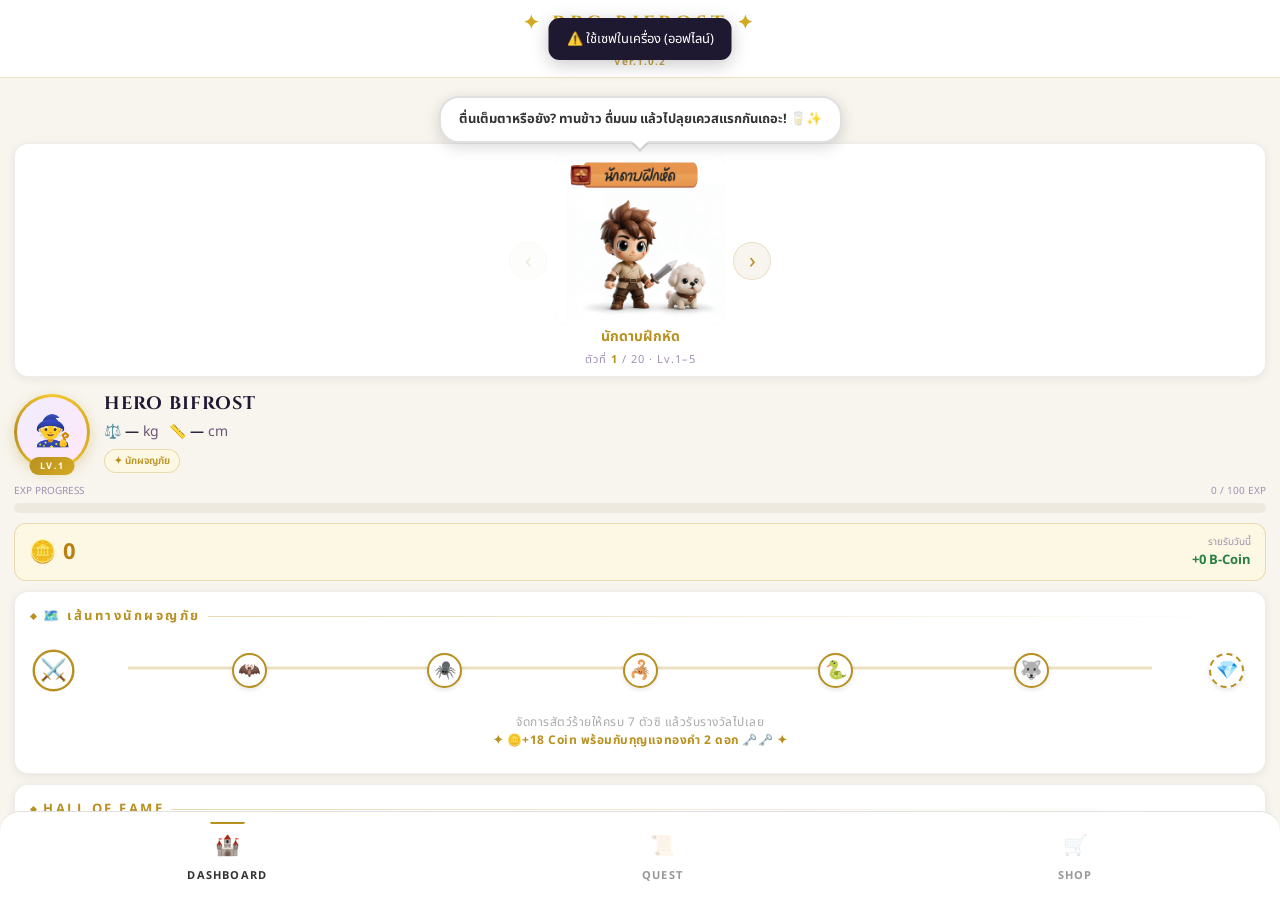
==== RPG-Bifrost/index.html @ 9481461a "Add files via upload" ====
<!DOCTYPE html>
<html lang="th">
<head>
<meta charset="UTF-8">
<meta name="viewport" content="width=device-width,initial-scale=1.0,maximum-scale=1.0,user-scalable=no">
<meta name="theme-color" content="#1e1e1e">
<meta name="apple-mobile-web-app-capable" content="yes">
<meta name="apple-mobile-web-app-status-bar-style" content="black-translucent">
<link rel="manifest" href="manifest.json">
<title>RPG BIFROST</title>
<link rel="stylesheet" href="style.css">

<style>
  
/* =========================================
     ✨ แพตช์ V.4: สยบสีขาว & กู้ชีพลูกศร 100%
     ========================================= */
     
  /* 1. ทุบสีขาวทิ้ง: บังคับข้อความทั้งหมดให้เป็นสีดำเทา */
  #log-txt * {
      color: #333 !important;
  }
  
  /* 2. 🟢 กู้ชีพลูกศรขึ้น (ดักจับทุกรหัสสีเขียว) */
  #log-txt [style*="00e676"], #log-txt [style*="4caf50"], #log-txt [style*="green"], #log-txt [style*="--grn"], #log-txt [class*="grn"] { 
      color: #00e676 !important; 
      font-weight: 900 !important;
      text-shadow: 0 1px 2px rgba(0,230,118,0.3) !important; /* เพิ่มเงาให้ลูกศรดูเด้งขึ้นมา */
  }
  
  /* 3. 🔴 กู้ชีพลูกศรลง (ดักจับทุกรหัสสีแดง) */
  #log-txt [style*="ff4d4d"], #log-txt [style*="e53935"], #log-txt [style*="red"], #log-txt [style*="--red"], #log-txt [class*="red"] { 
      color: #ff4d4d !important; 
      font-weight: 900 !important;
  }
  
  /* 4. 🟡 กู้ชีพข้อความพิเศษ (ดักจับทุกรหัสสีทอง) */
  #log-txt [style*="ffc107"], #log-txt [style*="ff9800"], #log-txt [style*="gold"], #log-txt [style*="--gold"] { 
      color: #d4aa22 !important; 
  }
  
  /* 5. จัดกระดูกหน้าเว็บ: ให้ข้อความเดินแถวชิดซ้าย */
  #log-txt div {
      justify-content: flex-start !important;
      gap: 15px !important;
  }

  /* =========================================
     ✨ 5 ชุดเวทมนตร์ภาพเคลื่อนไหว (Juiciness)
     ========================================= */
  @keyframes lockShake { 0% { transform: translateX(0); } 25% { transform: translateX(-8px) rotate(-5deg); } 50% { transform: translateX(8px) rotate(5deg); } 75% { transform: translateX(-8px) rotate(-5deg); } 100% { transform: translateX(0); } }
  .lock-shake { animation: lockShake 0.4s ease-in-out; }

  @keyframes introFadeIn {
    0% { opacity: 0; transform: scale(0.85); filter: blur(4px); }
    50% { opacity: 1; transform: scale(1.05); filter: blur(0px); text-shadow: 0 0 20px rgba(184,144,32,0.6); }
    100% { opacity: 1; transform: scale(1); text-shadow: 0 4px 15px rgba(184,144,32,0.2); }}

  @keyframes chestRumble { 0% { transform: scale(1) rotate(0deg); } 25% { transform: scale(1.05) rotate(-3deg); } 50% { transform: scale(1.05) rotate(3deg); } 75% { transform: scale(1.05) rotate(-3deg); } 100% { transform: scale(1) rotate(0deg); } }
  .chest-rumbling { animation: chestRumble 0.5s infinite; filter: drop-shadow(0 0 15px #ffc107); }

  @keyframes itemBounce { 0% { transform: scale(0.3); opacity: 0; } 50% { transform: scale(1.1); opacity: 1; } 70% { transform: scale(0.9); opacity: 1; } 100% { transform: scale(1); opacity: 1; } }
  .item-pop { animation: itemBounce 0.6s cubic-bezier(0.175, 0.885, 0.32, 1.275); }

  @keyframes bossZoom { 0% { transform: scale(0.5); opacity: 0; } 80% { transform: scale(1.05); opacity: 1; } 100% { transform: scale(1); opacity: 1; } }
  .boss-zoom { animation: bossZoom 0.4s ease-out; }

  @keyframes coinDrop { 0% { transform: translateY(-20px); opacity: 0; } 50% { transform: translateY(5px); opacity: 1; } 100% { transform: translateY(0); opacity: 1; } }
  .coin-drop { animation: coinDrop 0.3s ease-out; }

  @keyframes levelUpPop { 0% { transform: scale(1); text-shadow: 0 0 0 transparent; } 50% { transform: scale(1.5); text-shadow: 0 0 20px #ffc107, 0 0 40px #ffc107; color: #fff; } 100% { transform: scale(1); text-shadow: 0 0 10px #ffc107; } }
  .level-up-pop { animation: levelUpPop 0.8s ease-out; }
  .exp-f { transition: width 0.8s cubic-bezier(0.4, 0, 0.2, 1); }

  @keyframes cardSlideUp { 0% { transform: translateY(80px); opacity: 0; } 100% { transform: translateY(0); opacity: 1; } }
  .card-slide-up { animation: cardSlideUp 0.5s cubic-bezier(0.175, 0.885, 0.32, 1.275); }

  @keyframes menuPop { 0% { transform: scale(1); } 50% { transform: scale(1.2); } 100% { transform: scale(1); } }
  .menu-pop { animation: menuPop 0.2s ease-out; }

  @keyframes saveGlow { 0% { box-shadow: 0 0 0 transparent; border-color: inherit; } 50% { box-shadow: 0 0 10px #4caf50; border-color: #4caf50; } 100% { box-shadow: 0 0 0 transparent; border-color: inherit; } }
  .save-glow { animation: saveGlow 1s ease-out; }

  @keyframes skeletonPulse { 0% { background-color: rgba(255,255,255,0.1); } 50% { background-color: rgba(255,255,255,0.2); } 100% { background-color: rgba(255,255,255,0.1); } }
  .skeleton { color: transparent !important; background: rgba(255,255,255,0.1); animation: skeletonPulse 1.5s infinite; border-radius: 4px; pointer-events: none; user-select: none; }

  .gr-rarity { font-weight: bold; letter-spacing: 2px; margin-bottom: 5px; display: inline-block; padding: 4px 15px; border-radius: 12px; transition: all 0.3s; }
  .rare-common { color: #fff; background: rgba(255,255,255,0.15); border: 1px solid #aaa; }
  .rare-rare { color: #4fc3f7; background: rgba(79, 195, 247, 0.1); border: 1px solid #4fc3f7; text-shadow: 0 0 8px #4fc3f7; }
  @keyframes shimmerText { 0% { background-position: -200% center; } 100% { background-position: 200% center; } }
  .rare-epic { background: rgba(224, 64, 251, 0.15); border: 1px solid #e040fb; font-size: 1.1em; background-image: linear-gradient(90deg, #e040fb 0%, #fff 50%, #e040fb 100%); background-size: 200% auto; -webkit-background-clip: text; -webkit-text-fill-color: transparent; animation: shimmerText 2s infinite linear; filter: drop-shadow(0 0 5px rgba(224, 64, 251, 0.5)); }
  @keyframes legendaryPulse { 0% { transform: scale(1); text-shadow: 0 0 10px #ffc107, 0 0 20px #ffc107; box-shadow: 0 0 10px rgba(255,193,7,0.3); } 50% { transform: scale(1.15); text-shadow: 0 0 20px #ffc107, 0 0 40px #ffea00; box-shadow: 0 0 20px rgba(255,193,7,0.6); } 100% { transform: scale(1); text-shadow: 0 0 10px #ffc107, 0 0 20px #ffc107; box-shadow: 0 0 10px rgba(255,193,7,0.3); } }
  .rare-legendary { color: #ffea00; background: rgba(255, 193, 7, 0.2); border: 2px solid #ffc107; animation: legendaryPulse 1.5s infinite; font-size: 1.3em; font-weight: 900; letter-spacing: 3px; }

  /* =========================================
     🌟 LEVEL UP POPUP ANIMATION
     ========================================= */
  .level-overlay { position: fixed; inset: 0; background: rgba(0,0,0,0.85); z-index: 1000000; display: flex; align-items: center; justify-content: center; opacity: 0; pointer-events: none; transition: opacity 0.3s; backdrop-filter: blur(5px); }
  .level-overlay.on { opacity: 1; pointer-events: all; }
  .level-modal { background: linear-gradient(145deg, #2a2210, #1a1505); border: 2px solid var(--gold); border-radius: 20px; padding: 40px 20px; text-align: center; width: 90%; max-width: 320px; transform: scale(0.8); transition: transform 0.4s cubic-bezier(0.34,1.56,0.64,1); position: relative; overflow: hidden; box-shadow: 0 0 30px rgba(212,170,34,0.4); }
  .level-overlay.on .level-modal { transform: scale(1); }
  .lm-glow { position: absolute; top: -50%; left: -50%; width: 200%; height: 200%; background: radial-gradient(circle, rgba(255,215,0,0.2) 0%, transparent 60%); animation: rotateGlow 10s linear infinite; z-index: 0; pointer-events: none; }
  .lm-icon { font-size: 70px; animation: itemBounce 1s infinite alternate; position: relative; z-index: 1; text-shadow: 0 0 20px rgba(255,215,0,0.8); margin-bottom: 10px;}
  .lm-title { font-family: 'Cinzel', serif; font-size: 32px; font-weight: 900; color: #fff; text-shadow: 0 2px 10px var(--gold); margin: 0 0 5px; position: relative; z-index: 1; letter-spacing: 2px;}
  .lm-desc { font-size: 13px; color: var(--gold); margin-bottom: 20px; position: relative; z-index: 1; font-weight: bold;}
  .lm-lv { font-size: 56px; font-weight: 900; color: var(--gold3); font-family: 'Cinzel', serif; text-shadow: 0 0 20px rgba(255,215,0,0.5); margin-bottom: 25px; position: relative; z-index: 1; line-height: 1;}
  .lm-btn { background: linear-gradient(135deg, var(--gold), var(--gold2)); color: #000; font-size: 16px; font-weight: 900; border: none; padding: 12px 40px; border-radius: 30px; cursor: pointer; box-shadow: 0 4px 15px rgba(184,144,32,0.4); position: relative; z-index: 1; width: 80%;}
  
  /* =========================================
     💬 HERO SPEECH BUBBLE & SECRET QUEST
     ========================================= */
  @keyframes alertBlink { 0% { opacity: 0; transform: scale(0.8); } 50% { opacity: 1; transform: scale(1.2); } 100% { opacity: 0; transform: scale(1); } }
  @keyframes bubblePop { 0% { transform: scale(0) translateY(20px); opacity: 0; } 70% { transform: scale(1.05) translateY(-5px); opacity: 1; } 100% { transform: scale(1) translateY(0); opacity: 1; } }

  .hero-bubble {
      background: #fff; color: #333; padding: 12px 18px; border-radius: 20px; font-size: 13px; font-weight: bold; text-align: center; max-width: 85%; box-shadow: 0 4px 15px rgba(0,0,0,0.15); position: relative; border: 2px solid #e0e0e0; margin: 0 auto; line-height: 1.5;
  }
  .hero-bubble.anim { animation: bubblePop 0.5s cubic-bezier(0.175, 0.885, 0.32, 1.275); }
  .hero-bubble::after { content: ''; position: absolute; bottom: -8px; left: 50%; transform: translateX(-50%); border-width: 8px 8px 0; border-style: solid; border-color: #fff transparent transparent transparent; }
  .hero-bubble::before { content: ''; position: absolute; bottom: -11px; left: 50%; transform: translateX(-50%); border-width: 10px 10px 0; border-style: solid; border-color: #e0e0e0 transparent transparent transparent; z-index: -1; }

  /* ร่างทองคำ VVIP สำหรับภารกิจลับคุณพ่อ */
  .hero-bubble.secret-quest {
      background: linear-gradient(145deg, #1a1a1a, #000); color: #ffea00; border: 2px solid #ffc107; box-shadow: 0 0 20px rgba(255,193,7,0.4); text-shadow: 0 0 5px rgba(255,193,7,0.5);
  }
  .hero-bubble.secret-quest::after { border-color: #1a1a1a transparent transparent transparent; }
  .hero-bubble.secret-quest::before { border-color: #ffc107 transparent transparent transparent; }
  
  </style>
</head>
<body style="padding-bottom: 80px;">

<div id="dev-tools-bar" style="display: none; position: fixed; top: 0; left: 0; width: 100%; height: 60px; background: rgba(15, 15, 15, 0.98); border-bottom: 2px solid #00e676; z-index: 9999999; box-shadow: 0 4px 15px rgba(0, 230, 118, 0.3); align-items: center; justify-content: flex-start; gap: 8px; padding: 0 15px; overflow-x: auto; box-sizing: border-box; white-space: nowrap; backdrop-filter: blur(5px);">
  <div style="color: #00e676; font-weight: 900; font-size: 14px; margin-right: 5px; flex-shrink: 0; letter-spacing: 1px;">🛠️ TEST</div>
  <button style="background: #e91e63; color: #fff; border: none; padding: 8px 12px; border-radius: 6px; font-size: 12px; font-weight: bold; flex-shrink: 0; cursor: pointer; box-shadow: 0 2px 5px rgba(0,0,0,0.5);" onclick="devQuickComplete()">🎯 จบเควส</button>
    <button style="background: #ff9800; color: #fff; border: 1px solid #f57c00; padding: 8px 12px; border-radius: 6px; font-size: 12px; font-weight: bold; flex-shrink: 0; cursor: pointer; box-shadow: 0 2px 5px rgba(0,0,0,0.5);" onclick="devLevelUp()">🔼 อัปเลเวล</button>
    <button style="background: #333; color: #fff; border: 1px solid #555; padding: 8px 12px; border-radius: 6px; font-size: 12px; font-weight: bold; flex-shrink: 0; cursor: pointer;" onclick="devAddExp()">⭐ +50E</button>
  <button style="background: #333; color: #fff; border: 1px solid #555; padding: 8px 12px; border-radius: 6px; font-size: 12px; font-weight: bold; flex-shrink: 0; cursor: pointer;" onclick="devAddCoin()">💰 +100C</button>
  <button style="background: #333; color: var(--gold); border: 1px solid var(--gold); padding: 8px 12px; border-radius: 6px; font-size: 12px; font-weight: bold; flex-shrink: 0; cursor: pointer;" onclick="devAddKey()">🗝️ +1 กุญแจ</button>
  <button style="background: #4caf50; color: #fff; border: none; padding: 8px 12px; border-radius: 6px; font-size: 12px; font-weight: bold; flex-shrink: 0; cursor: pointer; box-shadow: 0 2px 5px rgba(0,0,0,0.5);" onclick="devNextDay()">🌅 ข้ามวัน</button>
  <button style="background: #9c27b0; color: #fff; border: none; padding: 8px 12px; border-radius: 6px; font-size: 12px; font-weight: bold; flex-shrink: 0; cursor: pointer; box-shadow: 0 2px 5px rgba(0,0,0,0.5);" onclick="devTempUnlockChest()">🔓 ปลดหีบ 1 ชม.</button>
  <button style="background: #ff4d4d; color: #fff; border: none; padding: 8px 12px; border-radius: 6px; font-size: 12px; font-weight: bold; flex-shrink: 0; cursor: pointer; box-shadow: 0 2px 5px rgba(0,0,0,0.5);" onclick="devHardReset()">🗑️ ล้างค่าใหม่</button>
  <button style="background: transparent; color: #fff; border: 1px solid #fff; padding: 8px 12px; border-radius: 6px; font-size: 12px; font-weight: bold; flex-shrink: 0; cursor: pointer; margin-left: 10px;" onclick="document.getElementById('dev-tools-bar').style.display='none'">✕ ปิด</button>
</div>

<div id="offline-overlay" style="display:none; position:fixed; top:0; left:0; width:100%; z-index:10000000; background:#e53935; color:#fff; padding:10px; font-size:13px; font-weight:bold; box-shadow:0 4px 10px rgba(0,0,0,0.3); justify-content:center; align-items:center; gap:8px;">
  <span>📡</span><span>ขาดการเชื่อมต่ออินเทอร์เน็ต! (โหมด Read-Only ดูข้อมูลได้อย่างเดียว)</span>
</div>

<div id="intro-overlay" style="position:fixed; top:0; left:0; width:100%; height:100%; z-index:9999999; background:#ffffff; display:flex; flex-direction:column; align-items:center; justify-content:center; transition: opacity 0.8s ease-in-out; pointer-events:none;">
  <div style="font-family: 'Cinzel', serif; font-size: 32px; font-weight: 900; color: #b89020 !important; letter-spacing: 4px; animation: introFadeIn 1.5s ease-out forwards; text-shadow: 0 2px 10px rgba(184,144,32,0.3);">
    ✦ RPG BIFROST ✦
  </div>
  <div id="app-version" style="position: absolute; bottom: 15px; right: 20px; font-size: 10px; color: #b89020; font-weight: bold; opacity: 0.7; letter-spacing: 1px;">
    </div>
</div>

<div id="app">
  <header class="hdr">
    <div class="hdr-t" style="cursor:pointer; user-select:none;">✦ RPG BIFROST ✦</div>
    <div class="hdr-s">HERO QUEST SYSTEM</div>
    <div id="main-app-version" style="font-size:10px; color:#b89020; opacity:.78; letter-spacing:1px; margin-top:3px; font-weight:700;"></div>
  </header>
  
  <div class="pages">
    <div class="pg on" id="pg-dashboard" style="padding-bottom: 130px;">
        <div id="hero-speech-zone" style="position:relative; width:100%; display:flex; flex-direction:column; align-items:center; justify-content:flex-end; margin-top:15px; margin-bottom:-10px; z-index:10; min-height: 50px;">
         <div id="hero-alert" style="font-size: 32px; display: none; text-shadow: 0 0 15px #ffea00; color: #ffea00; font-weight: bold;">❗️❗️❗️</div>
         <div id="hero-bubble" class="hero-bubble" style="display: none;">
           <span id="hero-bubble-text">...</span>
         </div>
      </div>
      <div class="chv-wrap">
        <div class="chv">
          <div class="cha dim" id="ch-prev">‹</div>
          <div style="text-align:center">
            <div class="ch-frame"><img id="ch-img" src="" alt="character" style="display:none"><div id="ch-placeholder" style="font-size:48px">⚔️</div></div>
            <div class="ch-name-lbl" id="ch-name-lbl">กำลังโหลด...</div>
            <div class="ch-badge" id="ch-badge">ตัวที่ <b>1</b> / 20</div>
          </div>
          <div class="cha" id="ch-next">›</div>
        </div>
      </div>
      <div class="hero-row">
        <div class="av-wrap" id="btn-av">
          <div class="av-ring"><div class="av-in" id="cur-av">🧙</div></div>
          <div class="av-lv">LV.<span id="lv-txt" class="skeleton-target">1</span></div>
        </div>
        <div style="flex:1;min-width:0">
          <div class="hero-nm" style="cursor:pointer; user-select:none;">HERO BIFROST</div>
          <div class="stat-row">
            <div class="stt">⚖️ <b id="dw" class="skeleton-target">—</b> kg</div>
            <div class="stt">📏 <b id="dh" class="skeleton-target">—</b> cm</div>
          </div>
          <div class="badge">✦ นักผจญภัย</div>
        </div>
      </div>
      <div class="exp-w">
        <div class="exp-hd"><span>EXP PROGRESS</span><span id="exp-txt" class="skeleton-target">0 / 100</span></div>
        <div class="exp-bg"><div class="exp-f" id="exp-f" style="width:0%"></div></div>
      </div>
      <div class="cbar">
        <div class="cbig">🪙 <span id="coin-d" class="skeleton-target">0</span></div>
        <div><div class="ctd-l">รายรับวันนี้</div><div class="ctd-v">+<span id="td-d" class="skeleton-target">0</span> B-Coin</div></div>
      </div>
      <div class="card" style="position:relative;">
    <div class="ct"><span class="d"></span>🗺️ เส้นทางนักผจญภัย</div>
    
    
    <div id="streak-path" style="display:flex; justify-content:space-between; align-items:center; position:relative; padding:15px 5px 5px 5px;">
    <div style="position:absolute; top:55%; left:8%; right:8%; height:3px; background:var(--gbdr); z-index:0; transform: translateY(-50%);"></div>
    <div id="st-slots" style="display:flex; justify-content:space-between; width:100%; z-index:1;"></div>
</div> <div style="font-size:12px; color:#aaa; text-align:center; margin-top:20px; margin-bottom:10px; letter-spacing:0.5px; width:100%;">
    จัดการสัตว์ร้ายให้ครบ 7 ตัวซิ แล้วรับรางวัลไปเลย<br>
        <b style="color:var(--gold);">✦ 🪙+18 Coin พร้อมกับกุญแจทองคำ 2 ดอก 🗝️🗝️ ✦</b>
    </div>
</div>

<div class="card">
    <div class="ct"><span class="d"></span>Hall of Fame</div>
        <div class="hof">
          <div class="tr" onclick="showHof('shark')"><div class="tri off" id="hof-shark">🦈</div><div class="trl">ฉลามลมกรด</div></div>
          <div class="tr" onclick="showHof('book')"><div class="tri off" id="hof-book">📚</div><div class="trl">ม้วนคัมภีร์</div></div>
          <div class="tr" onclick="showHof('heart')"><div class="tri off" id="hof-heart">❤️</div><div class="trl">หัวใจเหล็กไหล</div></div>
        </div>
      </div>
      <div class="card">
        <div class="ct"><span class="d"></span>คลังไอเทม</div>
        <div class="ir active" id="inv-key-row">
          <div class="ii">🗝️ กุญแจทอง</div>
          <div class="ir-right"><span class="ic skeleton-target" id="inv-key">0</span><span class="use-pill" style="background:#555">เปิดที่ร้านค้า</span></div>
        </div>
        
        <div class="ir active" id="inv-tk-row">
          <div class="ii">🍜 น้ำยาแสนอร่อย</div>
          <div class="ir-right"><span class="ic skeleton-target" id="inv-tk">0</span><span class="use-pill">ใช้งาน</span></div>
        </div>
      </div>
      </div>
      
      <div class="card">
        <div class="ct"><span class="d"></span>📊 Daily Adventure Log</div>
        
        <div class="swim-grid">
          <div class="sw-box"><div class="sw-ttl">🏆 ดีที่สุดเดือนนี้</div><div class="sw-row"><span>🏊 ฟรีสไตล์</span><span class="sw-val skeleton-target" id="mb-fr">—</span></div><div class="sw-row"><span>🦋 บัตเตอร์ฟลาย</span><span class="sw-val skeleton-target" id="mb-bt">—</span></div><div class="sw-row"><span>🐸 กบ</span><span class="sw-val skeleton-target" id="mb-fg">—</span></div><div class="sw-row"><span>🚣 กรรเชียง</span><span class="sw-val skeleton-target" id="mb-bk">—</span></div></div>
          <div class="sw-box"><div class="sw-ttl">🌟 All-Time Best</div><div class="sw-row"><span>🏊 ฟรีสไตล์</span><span class="sw-val skeleton-target" id="ab-fr">—</span></div><div class="sw-row"><span>🦋 บัตเตอร์ฟลาย</span><span class="sw-val skeleton-target" id="ab-bt">—</span></div><div class="sw-row"><span>🐸 กบ</span><span class="sw-val skeleton-target" id="ab-fg">—</span></div><div class="sw-row"><span>🚣 กรรเชียง</span><span class="sw-val skeleton-target" id="ab-bk">—</span></div></div>
        </div>

        <div class="log-text" id="log-txt" style="margin-top:15px;">กำลังโหลดรายงานการผจญภัย...</div>
      </div>
    </div>

    <div class="pg" id="pg-quest" style="position:relative; padding-bottom: 130px;">
      <div class="submit-ok" id="submit-ok" style="z-index: 100000;">
        <div class="sok-ico">✅</div>
        <div class="sok-ttl">ส่งภารกิจสำเร็จ!</div>
        <div class="sok-coins" id="sok-coins">+0 B-Coin</div>
        <div class="sok-msg" id="sok-msg">กำลังกลับไปหน้า Dashboard...</div>
        <div style="width:40px;height:4px;background:var(--gbdr);border-radius:4px;overflow:hidden;margin-top:4px"><div id="sok-bar" style="height:100%;width:0%;background:var(--gold)"></div></div>
      </div>

      <div class="card">
        <div class="ct"><span class="d"></span>โซน 1 - Daily Quests</div>
        <div style="font-size:10px;color:var(--txt3);margin-bottom:9px">ติ๊กครบ 3 ข้อ รับ +6 B-Coin 🪙</div>
        <div class="qi" id="qi1"><div class="qc" id="qc1"></div><div class="qt">🥗 (กิน) มื้อหลัก 3 มื้อ + นม 3 กล่อง</div><div class="qr">+2 🪙</div></div>
        <div class="qi" id="qi2"><div class="qc" id="qc2"></div><div class="qt">🏊 (ฝึก) ว่ายน้ำ หรือ กระโดดตบ 50 ครั้ง</div><div class="qr">+2 🪙</div></div>
        <div class="qi" id="qi3"><div class="qc" id="qc3"></div><div class="qt">🌙 (ทำ) การบ้านจัดกระเป๋า + ล้างจานน้อง + พ่นยา</div><div class="qr">+2 🪙</div></div>
        <div class="fr" style="margin-top:10px">
          <label class="fl2">🤒 อาการป่วย / บาดเจ็บ (ถ้ามี)</label>
          <select class="fi" id="in-ill">
            <option value="ไม่มี">ไม่มี - สุขภาพดี ✅</option>
            <option value="ป่วยเป็นไข้">ป่วยเป็นไข้ 🤧</option>
            <option value="ไอ/มีน้ำมูก">ไอ / มีน้ำมูก</option>
          </select>
        </div>
        <div class="qbar" id="qbar">ติ๊ก <b>0</b>/3 ภารกิจ</div>
      </div>

      <div class="card">
        <div class="ct"><span class="d"></span>โซน 2 - อัปเดตสถิติ</div>
        <div class="sub-hd">💪 ร่างกาย</div>
        <div class="f2">
          <div class="fr"><label class="fl2">⚖️ น้ำหนัก (kg)</label><input class="fi" type="number" step="0.1" placeholder="00.0" id="in-w"></div>
          <div class="fr"><label class="fl2">📏 ส่วนสูง (cm)</label><input class="fi" type="number" step="0.1" placeholder="00.0" id="in-h"></div>
        </div>
        <div class="sub-hd">🏊 สถิติว่ายน้ำ</div>
        <div class="f2">
          <div class="fr"><label class="fl2">🔢 จำนวนรอบ</label><input class="fi" type="number" placeholder="00" id="in-lp"></div>
          <div class="fr"><label class="fl2">⏱️ ฟรีสไตล์ (วิ)</label><input class="fi" type="number" placeholder="00.00" id="in-fr"></div>
        </div>
        <div class="f2">
          <div class="fr"><label class="fl2">🦋 ผีเสื้อ (วิ)</label><input class="fi" type="number" placeholder="00.00" id="in-bt"></div>
          <div class="fr"><label class="fl2">🐸 กบ (วิ)</label><input class="fi" type="number" placeholder="00.00" id="in-fg"></div>
        </div>
        <div class="f2">
          <div class="fr"><label class="fl2">🏊 กรรเชียง (วิ)</label><input class="fi" type="number" placeholder="00.00" id="in-bk"></div>
          <div class="fr"></div>
        </div>
        <div class="sub-hd">😊 ความรู้สึกหลังซ้อม</div>
        <div class="feel-ico" id="feel-ico">😐</div>
        <div class="feel-lbl" id="feel-lbl">พอสู้ได้</div>
        <input type="range" min="1" max="5" value="3" id="feel-sl" style="background:linear-gradient(90deg,var(--gold) 50%,var(--bg2) 50%)">
        <div style="display:flex;justify-content:space-between;font-size:9px;color:var(--txt3);margin-top:3px"><span>😫 แย่มาก</span><span>😐 ปานกลาง</span><span>🌟 ยอดเยี่ยม</span></div>
        
        <div class="sub-hd">📚 วิชาการ</div>
        <div class="f2">
          <div class="fr"><label class="fl2">📊 เกรดเฉลี่ย (GPA)</label><input class="fi" type="number" step="0.01" min="0" max="4" placeholder="0.00 - 4.00" id="in-gpa"></div>
          <div class="fr"><label class="fl2">💯 คะแนนสอบ (%)</label><input class="fi" type="number" min="0" max="100" placeholder="0 - 100" id="in-sc"></div>
        </div>
      </div>

      <div class="card" style="background: linear-gradient(135deg, #1e1e1e 0%, #050505 100%); border: 2px solid var(--gold); box-shadow: 0 5px 20px rgba(184,144,32,0.2);">
        <div class="ct" style="margin-bottom:15px; color: var(--gold); text-align: center; font-size: 16px; font-weight: bold; letter-spacing: 2px; text-shadow: 0 0 8px rgba(184,144,32,0.6);">⚔️ ULTRA BOSS MENU ⚔️</div>
        <div class="boss-row">
          <div class="boss-cir" onclick="showBossDetail('shark')">🦈</div>
          <div class="boss-cir" onclick="showBossDetail('book')">📚</div>
          <div class="boss-cir" onclick="showBossDetail('heart')">❤️</div>
          <div class="boss-cir" onclick="showBossDetail('pole')">🦒</div>
          <div class="boss-cir" onclick="showBossDetail('shrimp')">💪</div>
        </div>
        <div style="text-align:center; font-size:11px; color:#ffffff; margin-top:15px; letter-spacing:1px; background: rgba(184,144,32,0.25); padding: 6px; border-radius: 6px; font-weight: 500;">👆 แตะที่ไอคอนเพื่อดูวิธีล่ารางวัล 👆</div>
      </div>

      <div class="brow">
        <button class="btn" id="btn-draft" style="background:#4a5568; color:#fff; display:none;" onclick="doDraft()">💾 อัปเดตภารกิจ</button>
        <button class="btn bg" id="btn-submit" style="display:none;">⚔️ ส่งภารกิจ</button>
      </div>
    </div>

    <div class="pg" id="pg-shop" style="padding-bottom: 130px;">
      <div class="shbal"><div class="shbal-l">คลัง B-COIN</div><div class="shbal-v">🪙 <span id="sh-c" class="skeleton-target">0</span></div></div>
      
      <div class="card">
        <div class="ct"><span class="d"></span>🏪 Item Shop</div>
        <div style="font-size:10px;color:var(--txt3);margin-bottom:10px;padding:7px 10px;background:var(--gbg);border-radius:8px;border:1px solid var(--gbdr)">💡 ซื้อสะสมไว้ในคลัง → ใช้งานที่ <b style="color:var(--gold)">Dashboard → คลังไอเทม</b></div>
        <div class="shi">
          <div class="shic">🍜</div>
          <div style="flex:1"><div class="shn">น้ำยาแสนอร่อย</div><div class="shd">ซื้อเก็บตั๋วไว้ก่อน → ใช้งานที่คลังไอเทม<br>ซื้อได้ 1 ครั้ง/สัปดาห์ (รีเซ็ตวันจันทร์)</div><div><span class="quota ok" id="food-quota">✅ โควต้าคงเหลือ: 1/1</span></div><div class="shs">ตั๋ว: <span id="sh-tk" class="skeleton-target">0</span> ใบ</div></div>
          <div class="shr"><div class="shp">🪙 50</div><button class="shb" id="sh-food-btn">ซื้อ</button></div>
        </div>
      </div>

      <div class="card" id="gacha-card" style="background: linear-gradient(45deg, #1e293b, #0f172a); border: 2px solid var(--gold); margin-top: 15px; margin-bottom: 20px; overflow: hidden; position: relative; transition: all 0.3s;">
        <div id="gacha-lock-overlay" style="position: absolute; top: 0; left: 0; width: 100%; height: 100%; background: rgba(0,0,0,0.85); z-index: 10; display: flex; flex-direction: column; justify-content: center; align-items: center; backdrop-filter: blur(2px); display: none;">
          <div style="font-size: 45px; text-shadow: 0 0 10px #000;">⛓️🔒⛓️</div>
          <div style="color: #ff4d4d; font-weight: bold; font-size: 13px; margin-top: 8px; text-shadow: 0 0 5px #000; letter-spacing: 1px;">หีบถูกล็อค! เปิดได้เฉพาะ เสาร์-อาทิตย์</div>
        </div>
        <div style="position: absolute; right: -10px; top: -10px; font-size: 80px; opacity: 0.1; z-index: 1;">🎁</div>
        <div class="ct" style="color: var(--gold); text-shadow: 0 0 10px rgba(184,144,32,0.5); position: relative; z-index: 2;">✨ B TREASURE BOX</div>
        <div style="font-size: 11px; color: #fff; margin-bottom: 15px; position: relative; z-index: 2;">ทำภารกิจ 7-Day Streak สำเร็จ รับฟรี!! 2 กุญแจทอง มาเปิดกล่องสุ่มรางวัลใหญ่!</div>
        <div style="text-align: center; margin-bottom: 12px; position: relative; z-index: 2;">
          <span style="background: rgba(0,0,0,0.6); padding: 6px 12px; border-radius: 12px; font-size: 12px; color: var(--gold); border: 1px solid var(--gold);">🗝️ กุญแจของคุณ: <b id="gacha-key-display" class="skeleton-target" style="font-size: 14px;">0</b> ดอก</span>
        </div>
        <button class="btn bg" onclick="doGacha()" style="width: 100%; background: var(--gold); color: #000; font-weight: bold; border-radius: 8px; position: relative; z-index: 2;">💎 เปิดกล่องสมบัติ (ใช้ 1 กุญแจ) 💎</button>
      </div>
    </div>
  </div> 
</div> 

<nav class="bnav" style="position: fixed; bottom: 0; left: 50%; transform: translateX(-50%); width: 100%; max-width: 100%; z-index: 999; background: #ffffff; border-top: 1px solid #e0e0e0; display: flex; justify-content: space-around; padding: 10px 0; border-radius: 20px 20px 0 0;">
  <div class="ni on" id="ni-d" style="text-align: center; cursor: pointer; opacity: 0.5;"><div class="ni-i" style="font-size: 20px;">🏰</div><div class="ni-l" style="font-size: 10px; font-weight: bold; margin-top: 4px; color: #333;">DASHBOARD</div></div>
  <div class="ni" id="ni-q" style="text-align: center; cursor: pointer; opacity: 0.5;"><div class="ni-i" style="font-size: 20px;">📜</div><div class="ni-l" style="font-size: 10px; font-weight: bold; margin-top: 4px; color: #333;">QUEST</div></div>
  <div class="ni" id="ni-s" style="text-align: center; cursor: pointer; opacity: 0.5;"><div class="ni-i" style="font-size: 20px;">🛒</div><div class="ni-l" style="font-size: 10px; font-weight: bold; margin-top: 4px; color: #333;">SHOP</div></div>
</nav>

<div class="mov" id="av-mov" style="z-index: 999999;">
  <div class="mpan" id="av-pan">
    <div style="display:flex;justify-content:space-between;align-items:center"><div class="ct" style="margin:0"><span class="d"></span>เลือกอวาตาร์</div></div>
    <div class="ag" id="av-g"></div>
    <button class="btn bg bf" id="btn-av-confirm">✦ ยืนยัน</button>
  </div>
</div>

<div class="mov" id="fd-mov" style="z-index: 9999;">
  <div class="mpan" id="fd-pan">
    <div class="ct" style="margin:0"><span class="d"></span>🍜 สั่งเมนูพิเศษ</div>
    <div style="font-size:12px;color:var(--txt2);line-height:1.5">ระบบจะแจ้งเตือนคุณพ่อผ่าน Line Notify ทันทีที่กดยืนยัน!</div>
    <div class="fr"><label class="fl2">เมนูที่อยากกิน</label><input class="fi" type="text" placeholder="เช่น ข้าวผัดกุ้ง..." id="fd-in"></div>
    <div style="font-size:12px;color:var(--grn);font-weight:700">✅ ใช้ตั๋วเชฟทองคำ — ไม่เสีย B-Coin เพิ่ม</div>
    <button class="btn bg bf" id="btn-fd-confirm">สั่งเลย! 🚀</button>
  </div>
</div>

<div class="cfm" id="cfm" style="z-index: 1000000;">
  <div class="cfmb">
    <div class="cfm-i" id="ci"></div><div class="cfm-t" id="ct2"></div><div class="cfm-m" id="cm"></div>
    <div class="cfm-r"><button class="bdim" id="cfm-no">ยกเลิก</button><button class="btn bg" id="cfm-yes">ยืนยัน</button></div>
  </div>
</div>
<div class="mov" id="version-update-modal" style="z-index: 3000000; align-items:center; justify-content:center; padding:18px;">
  <div class="mpan" style="background:linear-gradient(145deg,#1a1a2e,#0b0b16); border:2px solid var(--gold); border-radius:18px; max-width:360px; transform:none; margin:0 auto; position:relative; box-shadow:0 0 30px rgba(184,144,32,0.35);">
    <div style="text-align:center; margin-bottom:12px;">
      <div style="font-size:48px; filter:drop-shadow(0 0 12px rgba(255,215,0,0.55));">✨</div>
      <div style="font-family:'Cinzel',serif; color:var(--gold); font-size:20px; font-weight:900; letter-spacing:2px;">VERSION UPDATE</div>
      <div id="version-update-title" style="color:#fff; font-size:14px; font-weight:bold; margin-top:6px;">RPG BIFROST</div>
    </div>
    <div id="version-update-list" style="background:rgba(255,255,255,0.06); border-left:4px solid var(--gold); border-radius:10px; padding:14px; color:#fff; font-size:14px; line-height:1.7; margin-bottom:16px;"></div>
    <button class="btn bg bf" onclick="acknowledgeVersionUpdate()" style="padding:14px; font-size:15px;">รับทราบ</button>
  </div>
</div>
<div class="toast" id="toast" style="z-index: 1000000;"></div>

<div id="prophecy-modal" style="display:none; position:fixed; top:0; left:0; width:100%; height:100%; background:rgba(0,0,0,0.85); z-index:999999; flex-direction:column; align-items:center; justify-content:center; backdrop-filter:blur(5px);">
   <div style="background:linear-gradient(135deg, #1e1e1e, #050505); border:2px solid #4fc3f7; border-radius:15px; padding:30px; text-align:center; max-width:80%; box-shadow:0 0 30px rgba(79, 195, 247, 0.4); position: relative;">
      
      <div onclick="document.getElementById('prophecy-modal').style.display='none'" style="position:absolute; top:10px; right:15px; color:#4fc3f7; cursor:pointer; font-size:20px; font-weight:bold;">✕</div>

      <div style="font-size:60px; margin-bottom:10px; animation:bossZoom 2s infinite alternate;">🔮</div>
      <div style="color:#4fc3f7; font-size:18px; font-weight:bold; margin-bottom:15px; letter-spacing:1px;">คำพยากรณ์แห่ง BIFROST</div>
      <div id="prophecy-text" style="color:#fff; font-size:14px; line-height:1.6; margin-bottom:20px; font-style:italic;">...</div>
      
      <button class="btn bg" style="background:#4fc3f7; color:#000; font-weight:bold; width:100%;" onclick="acknowledgeProphecy()">รับทราบคำทำนาย!</button>
   </div>
</div>

<div class="mov" id="gm-modal" style="z-index: 999999;">
  <div class="mpan" style="background: #0a0a0a; border: 2px solid var(--gold); max-height: 85vh; overflow-y: auto;">
    <div style="text-align:center; font-size:28px; margin-bottom:5px;">👑</div>
    <div class="gm-title" style="color:var(--gold); text-align:center; font-weight:bold; letter-spacing:2px; margin-bottom:15px; text-shadow:0 0 10px rgba(184,144,32,0.8);">FAMILY SECRET ZONE</div>
    <div class="fr" style="background:rgba(255,234,0,0.1); padding:10px; border-radius:8px; border:1px solid rgba(255,234,0,0.3); margin-bottom:10px;">
      <label class="fl2" style="color:#ffea00;">💎 ล็อกเป้าแจ็คพอต 100% <span id="st-jackpot" style="font-size:10px; margin-left:5px;">[ ⚪ OFF ]</span></label>
      <div style="display:flex; justify-content:space-between; align-items:center;">
         <span style="font-size:10px; color:#aaa;">สุ่มครั้งหน้าได้ Legendary ทันที</span>
         <input type="checkbox" id="gm-secret-jackpot" style="transform: scale(1.5);">
      </div>
    </div>
    <div class="fr" style="background:rgba(79,195,247,0.1); padding:10px; border-radius:8px; border:1px solid rgba(79,195,247,0.3); margin-bottom:10px;">
      <label class="fl2" style="color:#4fc3f7;">🔮 คำพยากรณ์ฮีโร่ (Nudge) <span id="st-prophecy" style="font-size:10px; margin-left:5px;">[ ⚪ OFF ]</span></label>
      <input class="fi gm-input" type="text" placeholder="เช่น วันนี้ตั้งใจเรียน พรุ่งนี้จะมีโชคใหญ่..." id="gm-prophecy" style="background:rgba(255,255,255,0.05); color:#fff; border-color:rgba(184,144,32,0.5);">
    </div>
    <div class="fr" style="background:rgba(0,0,0,0.6); padding:10px; border-radius:8px; border:1px solid #ffea00; margin-bottom:15px; box-shadow: inset 0 0 10px rgba(255,234,0,0.1);">
      <label class="fl2" style="color:#ffea00; text-shadow: 0 0 5px rgba(255,234,0,0.5);">📜 ภารกิจลับพิเศษ (Secret Quest) <span id="st-secret" style="font-size:10px; margin-left:5px;">[ ⚪ OFF ]</span></label>
      <input class="fi gm-input" type="text" placeholder="เช่น วันนี้เก็บห้องนอน รับกุญแจทอง..." id="gm-secret-quest" style="background:rgba(255,255,255,0.05); color:#fff; border-color:#ffea00;">
    </div>
    
    <div class="fr" style="background:rgba(255,234,0,0.1); padding:10px; border-radius:8px; border:1px solid rgba(184,144,32,0.3); margin-bottom:10px;">
      <label class="fl2" style="color:var(--gold);">🪙 ปรับปรุง B-Coin (ใส่เลข เช่น 100 หรือ -50)</label>
      <input class="fi gm-input" type="number" placeholder="ระบุจำนวนเหรียญ..." id="in-gm-coins" style="background:rgba(255,255,255,0.05); color:#fff; border-color:rgba(184,144,32,0.5);">
    </div>
    
    <div class="fr" style="background:rgba(79,195,247,0.1); padding:10px; border-radius:8px; border:1px solid rgba(79,195,247,0.3); margin-bottom:10px;">
      <label class="fl2" style="color:#4fc3f7;">🆙 ปรับปรุงเลเวล (ใส่เลข เช่น 1 หรือ -1)</label>
      <input class="fi gm-input" type="number" placeholder="ระบุจำนวนเลเวล..." id="in-gm-lv" style="background:rgba(255,255,255,0.05); color:#fff; border-color:rgba(79,195,247,0.5);">
    </div>

    <div class="fr" style="margin-bottom:10px;">
      <label class="fl2" style="color:var(--gold);">🌟 บันทึกความดีพิเศษ</label>
      <input class="fi gm-input" type="text" placeholder="เช่น ช่วยงานบ้าน..." id="in-ac" style="background:rgba(255,255,255,0.05); color:#fff; border-color:rgba(184,144,32,0.5);">
    </div>
    <div class="gm-item-row" style="display:flex; gap:10px; margin:15px 0; justify-content:center;">
      <div class="gm-item-sel" onclick="this.classList.toggle('active')" style="flex:1; background:rgba(255,255,255,0.05); border:1px solid rgba(184,144,32,0.3); border-radius:10px; padding:10px 5px; text-align:center; cursor:pointer;">
        <div class="gm-item-ico" style="font-size:20px; margin-bottom:5px;">💧</div><div class="gm-item-txt" style="font-size:9px; color:var(--gold); font-weight:bold;">+1 น้ำตา</div><input type="checkbox" id="gm-add-ph" style="display:none">
      </div>
      <div class="gm-item-sel" onclick="this.classList.toggle('active')" style="flex:1; background:rgba(255,255,255,0.05); border:1px solid rgba(184,144,32,0.3); border-radius:10px; padding:10px 5px; text-align:center; cursor:pointer;">
        <div class="gm-item-ico" style="font-size:20px; margin-bottom:5px;">🗝️</div><div class="gm-item-txt" style="font-size:9px; color:var(--gold); font-weight:bold;">+1 กุญแจ</div><input type="checkbox" id="gm-add-key" style="display:none">
      </div>
      <div class="gm-item-sel" onclick="this.classList.toggle('active')" style="flex:1; background:rgba(255,255,255,0.05); border:1px solid rgba(184,144,32,0.3); border-radius:10px; padding:10px 5px; text-align:center; cursor:pointer;">
        <div class="gm-item-ico" style="font-size:20px; margin-bottom:5px;">⭐</div><div class="gm-item-txt" style="font-size:9px; color:var(--gold); font-weight:bold;">+50 EXP</div><input type="checkbox" id="gm-add-exp" style="display:none">
      </div>
      <div class="gm-item-sel" onclick="this.classList.toggle('active')" style="flex:1; background:rgba(255,255,255,0.05); border:1px solid rgba(184,144,32,0.3); border-radius:10px; padding:10px; cursor:pointer; text-align:center;">
    <div class="gm-item-ico" style="font-size:20px; margin-bottom:5px;">🍜</div>
    <div class="gm-item-txt" style="font-size:9px; color:var(--gold); font-weight:bold;">+1 น้ำยา</div>
    <input type="checkbox" id="gm-add-food" style="display:none;">
</div>
    </div>
    
    <div style="background:var(--bg2); padding:15px; border-radius:10px; margin-top:15px; margin-bottom:15px; border:1px solid var(--gbdr);">
    <div style="color:var(--gold); font-weight:bold; margin-bottom:10px; font-size:14px;">🏆 แก้ไขสถิติว่ายน้ำ</div>
    <select id="gm-swim-type" style="width:100%; padding:8px; margin-bottom:10px; background:var(--bg1); color:#fff; border:1px solid var(--gbdr); border-radius:5px; font-family:inherit;">
        <option value="">-- เลือกท่าว่ายน้ำ --</option>
        <option value="fr">🏊 ฟรีสไตล์ (Freestyle)</option>
        <option value="bt">🦋 ผีเสื้อ (Butterfly)</option>
        <option value="bk">🐢 กรรเชียง (Backstroke)</option>
        <option value="fg">🐸 กบ (Breaststroke)</option>
    </select>
    <div style="display:flex; gap:10px; margin-bottom:5px;">
        <div style="flex:1;">
            <div style="font-size:12px; color:var(--txt2); margin-bottom:3px;">Monthly Best</div>
            <input type="number" step="0.01" id="gm-swim-m" placeholder="วินาที" style="width:100%; padding:8px; box-sizing:border-box; background:var(--bg1); color:#fff; border:1px solid var(--gbdr); border-radius:5px;">
        </div>
        <div style="flex:1;">
            <div style="font-size:12px; color:var(--txt2); margin-bottom:3px;">All-Time Best</div>
            <input type="number" step="0.01" id="gm-swim-a" placeholder="วินาที" style="width:100%; padding:8px; box-sizing:border-box; background:var(--bg1); color:#fff; border:1px solid var(--gbdr); border-radius:5px;">
        </div>
    </div>
    <div style="font-size:11px; color:#ff5252; margin-bottom:15px;">*เว้นว่างไว้คือไม่แก้ / หากต้องการล้างค่าให้เป็น 0 พิมพ์เลข 0</div>

    <div style="color:var(--gold); font-weight:bold; margin-bottom:10px; padding-top:15px; border-top:1px dashed var(--gbdr); font-size:14px;">🦈 รีเซ็ตบอส & HOF</div>
    
    <div style="margin-bottom:12px;">
        <div style="font-size:12px; color:var(--txt2); margin-bottom:3px;">เป้าหมายบอสฉลามขาว (วินาที)</div>
        <input type="number" id="gm-boss-shark-target" placeholder="เป้าหมายด่านปัจจุบัน (เช่น 25)" style="width:100%; padding:8px; box-sizing:border-box; background:var(--bg1); color:#fff; border:1px solid var(--gbdr); border-radius:5px;">
        <div style="font-size:11px; color:var(--txt3); margin-top:3px;">*บอสจะเริ่มต้นใหม่ที่ด่าน 25 วิ</div>
    </div>

    <div style="font-size:12px; color:var(--txt2); margin-bottom:8px;">ยึดตราประทับ Hall of Fame (ติ๊กเพื่อริบคืน)</div>
    <div style="display:flex; flex-direction:column; gap:8px;">
        <label style="display:flex; align-items:center; gap:8px; font-size:13px; color:#fff; cursor:pointer;">
            <input type="checkbox" id="gm-revoke-shark" style="accent-color:#ff5252; width:16px; height:16px;"> 🦈 ยึดตราฉลามขาว (ว่ายน้ำ)
        </label>
        <label style="display:flex; align-items:center; gap:8px; font-size:13px; color:#fff; cursor:pointer;">
            <input type="checkbox" id="gm-revoke-book" style="accent-color:#ff5252; width:16px; height:16px;"> 📚 ยึดตราหมอโหด (สอบ >=90%)
        </label>
        <label style="display:flex; align-items:center; gap:8px; font-size:13px; color:#fff; cursor:pointer;">
            <input type="checkbox" id="gm-revoke-heart" style="accent-color:#ff5252; width:16px; height:16px;"> ❤️ ยึดตราหัวใจเหล็ก (ภารกิจ 7 วัน)
        </label>
    </div>
</div>
    <div class="brow" style="display:flex; flex-direction:column; gap:10px; margin-top:20px;">
      <div style="background:var(--bg2); padding:15px; border-radius:10px; margin-top:20px; margin-bottom:20px; border:1px solid var(--gbdr);">
    
    <div style="color:var(--gold); font-weight:bold; margin-bottom:10px; font-size:14px;">🏆 แก้ไขสถิติว่ายน้ำ (พิมพ์ 0 เพื่อล้างค่า)</div>
    <select id="gm-swim-type" style="width:100%; padding:8px; margin-bottom:10px; background:var(--bg1); color:#fff; border:1px solid var(--gbdr); border-radius:5px; font-family:inherit;">
        <option value="">-- เลือกท่าว่ายน้ำ --</option>
        <option value="fr">🏊 ฟรีสไตล์</option>
        <option value="bt">🦋 ผีเสื้อ</option>
        <option value="bk">🐢 กรรเชียง</option>
        <option value="fg">🐸 กบ</option>
    </select>
    <div style="display:flex; gap:10px; margin-bottom:15px;">
        <div style="flex:1;">
            <div style="font-size:12px; color:var(--txt2); margin-bottom:3px;">Monthly Best</div>
            <input type="number" step="0.01" id="gm-swim-m" placeholder="วินาที" style="width:100%; padding:8px; box-sizing:border-box; background:var(--bg1); color:#fff; border:1px solid var(--gbdr); border-radius:5px;">
        </div>
        <div style="flex:1;">
            <div style="font-size:12px; color:var(--txt2); margin-bottom:3px;">All-Time Best</div>
            <input type="number" step="0.01" id="gm-swim-a" placeholder="วินาที" style="width:100%; padding:8px; box-sizing:border-box; background:var(--bg1); color:#fff; border:1px solid var(--gbdr); border-radius:5px;">
        </div>
    </div>

    <div style="color:var(--gold); font-weight:bold; margin-bottom:10px; padding-top:15px; border-top:1px dashed var(--gbdr); font-size:14px;">🦍 รีเซ็ตฐานร่างกาย (แก้มือลั่น)</div>
    <div style="display:flex; gap:10px; margin-bottom:15px;">
        <div style="flex:1;">
            <div style="font-size:12px; color:var(--txt2); margin-bottom:3px;">ฐานน้ำหนัก (kg)</div>
            <input type="number" id="gm-base-w" placeholder="น้ำหนักจริงปัจจุบัน" style="width:100%; padding:8px; box-sizing:border-box; background:var(--bg1); color:#fff; border:1px solid var(--gbdr); border-radius:5px;">
        </div>
        <div style="flex:1;">
            <div style="font-size:12px; color:var(--txt2); margin-bottom:3px;">ฐานส่วนสูง (cm)</div>
            <input type="number" id="gm-base-h" placeholder="ส่วนสูงจริงปัจจุบัน" style="width:100%; padding:8px; box-sizing:border-box; background:var(--bg1); color:#fff; border:1px solid var(--gbdr); border-radius:5px;">
        </div>
    </div>

    <div style="color:var(--gold); font-weight:bold; margin-bottom:10px; padding-top:15px; border-top:1px dashed var(--gbdr); font-size:14px;">🦈 รีเซ็ตบอส & ยึดตรา HOF</div>
    <div style="margin-bottom:12px;">
        <div style="font-size:12px; color:var(--txt2); margin-bottom:3px;">เป้าหมายบอสฉลามขาว (วินาที)</div>
        <input type="number" id="gm-boss-shark" placeholder="เป้าหมายใหม่ (ปกติเริ่ม 25)" style="width:100%; padding:8px; box-sizing:border-box; background:var(--bg1); color:#fff; border:1px solid var(--gbdr); border-radius:5px;">
    </div>
    <div style="font-size:12px; color:var(--txt2); margin-bottom:8px;">ติ๊กเครื่องหมายถูก เพื่อยึดตรากลับไปล็อก</div>
    <div style="display:flex; flex-direction:column; gap:8px;">
        <label style="display:flex; align-items:center; gap:8px; font-size:13px; color:#fff; cursor:pointer;">
            <input type="checkbox" id="gm-revoke-shark" style="accent-color:#ff5252; width:16px; height:16px;"> 🦈 ยึดตราฉลามขาว
        </label>
        <label style="display:flex; align-items:center; gap:8px; font-size:13px; color:#fff; cursor:pointer;">
            <input type="checkbox" id="gm-revoke-book" style="accent-color:#ff5252; width:16px; height:16px;"> 📚 ยึดตราหมอโหด
        </label>
        <label style="display:flex; align-items:center; gap:8px; font-size:13px; color:#fff; cursor:pointer;">
            <input type="checkbox" id="gm-revoke-heart" style="accent-color:#ff5252; width:16px; height:16px;"> ❤️ ยึดตราหัวใจเหล็ก
        </label>
    </div>
</div>
      <button class="btn" id="btn-gm-submit" style="width:100%; background:var(--gold); color:#000; font-weight:bold; padding:15px;">⚙️ รันคำสั่งลับ</button>
      
      <button class="btn" id="btn-open-repair" style="width:100%; background:#243b55; color:#fff; border:1px solid #4fc3f7; padding:15px; margin-bottom:8px;">🛠️ เปิดศูนย์ซ่อมข้อมูล</button>
      <button class="btn" style="width:100%; background:#333; color:#fff; border:1px solid #555; padding:15px;" onclick="document.getElementById('gm-modal').classList.remove('on'); ">ปิดหน้าต่าง</button>
    </div>
  </div>
</div>

<script src="script.js"></script>
<script>
  document.querySelectorAll('.bnav .ni').forEach(el => {
    el.addEventListener('click', function() {
      document.querySelectorAll('.bnav .ni').forEach(n => n.style.opacity = '0.5');
      this.style.opacity = '1';
    });
  });
  document.getElementById('ni-d').style.opacity = '1';
</script>

<div id="chef-screen" style="display:none; position:fixed; top:0; left:0; width:100%; height:100%; background:rgba(0,0,0,0.85); z-index:999999; flex-direction:column; align-items:center; justify-content:center; backdrop-filter:blur(5px);">
    <div id="chef-close-btn" style="position:absolute; top:30px; right:30px; width:45px; height:45px; background:#e53935; color:#fff; border-radius:50%; display:flex; align-items:center; justify-content:center; font-size:28px; font-weight:bold; cursor:pointer; box-shadow:0 4px 15px rgba(229, 57, 53, 0.6); border: 2px solid #fff;">×</div>
    <div style="background: linear-gradient(145deg, #d32f2f, #e65100); border-radius:20px; width:85%; max-width:380px; padding:30px 20px; box-sizing:border-box; box-shadow:0 10px 30px rgba(230, 81, 0, 0.5), inset 0 0 0 2px rgba(255,255,255,0.2); text-align:center; position:relative; overflow:hidden;">
      <div style="position:absolute; top:-20px; left:-20px; font-size:100px; opacity:0.1; transform:rotate(-15deg);">🍝</div>
      <div style="position:absolute; bottom:-20px; right:-20px; font-size:100px; opacity:0.1; transform:rotate(15deg);">🥩</div>
      <div style="position:relative; z-index:1;">
        <div style="font-size:60px; margin-bottom:10px; filter:drop-shadow(0 4px 8px rgba(0,0,0,0.3));">👨‍🍳</div>
        <div style="color:#ffc107; font-size:26px; font-weight:900; letter-spacing:2px; text-shadow:2px 2px 4px rgba(0,0,0,0.5); margin-bottom:20px;">ตั๋วเชฟทองคำ</div>
        <div style="background:rgba(255,255,255,0.95); border-radius:15px; padding:20px; margin-bottom:20px; box-shadow:0 4px 15px rgba(0,0,0,0.2);">
          <div style="color:#e65100; font-size:14px; font-weight:bold; margin-bottom:5px;">เมนูสุดพิเศษที่ต้องการ</div>
          <div id="chef-card-menu" style="color:#d32f2f; font-size:24px; font-weight:900; word-break:break-word;">...</div>
        </div>
        <div style="color:#fff; font-size:16px; font-weight:bold; margin-bottom:20px; background:rgba(0,0,0,0.2); padding:10px; border-radius:10px; border:1px dashed rgba(255,255,255,0.5);">✨ เปิดการ์ดนี้ให้ปะป๊าดู<br>เพื่อสั่งอาหารได้เลย! ✨</div>
        <hr style="border:0; border-top:1px dashed rgba(255,255,255,0.4); margin:20px 0;">
        <div style="display:flex; justify-content:space-between; color:rgba(255,255,255,0.9); font-size:13px;">
          <div style="text-align:left;"><div style="opacity:0.8; font-size:11px;">วันที่ใช้การ์ด</div><div id="chef-card-date" style="font-weight:bold;">-</div></div>
          <div style="text-align:right;"><div style="opacity:0.8; font-size:11px;">รหัสการ์ด</div><div id="chef-card-serial" style="font-weight:bold; letter-spacing:1px; font-family:monospace;">-</div></div>
        </div>
      </div>
    </div>
  </div>
  <div class="mov" id="repair-modal" style="z-index:1000000;">
  <div class="mpan" style="background:#0a0a0a; border:2px solid #4fc3f7; max-height:85vh; overflow-y:auto;">
    <div style="text-align:center; font-size:26px; margin-bottom:6px;">🛠️</div>
    <div class="gm-title" style="color:#4fc3f7; text-align:center; font-weight:bold; letter-spacing:2px; margin-bottom:12px;">GM REPAIR CENTER</div>
    <div style="font-size:11px; color:var(--txt2); line-height:1.7; margin-bottom:12px;">แก้เฉพาะช่องที่กรอก ระบบจะ backup ก่อนแก้และบันทึกเหตุผลลง Admin_Audit_Log</div>
    <input class="fi gm-input" id="rp-pin" type="password" inputmode="numeric" maxlength="4" placeholder="PIN ผู้ปกครอง" style="margin-bottom:8px; background:rgba(255,255,255,0.05); color:#fff; border-color:#4fc3f7;">
    <input class="fi gm-input" id="rp-reason" type="text" placeholder="เหตุผล เช่น แก้เหรียญผิดหลังแลก Wallet" style="margin-bottom:12px; background:rgba(255,255,255,0.05); color:#fff; border-color:#4fc3f7;">
    <div style="display:grid; grid-template-columns:1fr 1fr; gap:8px;">
      <input class="fi gm-input" id="rp-coins" type="number" placeholder="B-Coin รวม">
      <input class="fi gm-input" id="rp-today-coins" type="number" placeholder="เหรียญที่ได้วันนี้">
      <input class="fi gm-input" id="rp-today-spent" type="number" placeholder="เหรียญที่ใช้วันนี้">
      <input class="fi gm-input" id="rp-lv" type="number" placeholder="Level">
      <input class="fi gm-input" id="rp-exp" type="number" placeholder="EXP">
      <input class="fi gm-input" id="rp-keys" type="number" placeholder="กุญแจทอง">
      <input class="fi gm-input" id="rp-ticket" type="number" placeholder="น้ำยาแสนอร่อย">
      <input class="fi gm-input" id="rp-food-week" type="number" placeholder="โควต้าน้ำยาสัปดาห์นี้">
      <input class="fi gm-input" id="rp-step" type="number" min="0" max="6" placeholder="ก้าว Streak 0-6">
      <input class="fi gm-input" id="rp-w" type="number" step="0.01" placeholder="น้ำหนัก">
      <input class="fi gm-input" id="rp-h" type="number" step="0.01" placeholder="ส่วนสูง">
      <input class="fi gm-input" id="rp-fr" type="number" step="0.01" placeholder="ฟรีสไตล์">
      <input class="fi gm-input" id="rp-bk" type="number" step="0.01" placeholder="กรรเชียง">
      <input class="fi gm-input" id="rp-fg" type="number" step="0.01" placeholder="กบ">
      <input class="fi gm-input" id="rp-bt" type="number" step="0.01" placeholder="ผีเสื้อ">
      <input class="fi gm-input" id="rp-boss-speed" type="number" placeholder="บอสฉลามเป้าหมาย">
      <input class="fi gm-input" id="rp-boss-height" type="number" placeholder="ฐานส่วนสูงบอส">
      <input class="fi gm-input" id="rp-boss-weight" type="number" placeholder="ฐานน้ำหนักบอส">
    </div>
    <textarea class="fi gm-input" id="rp-log" rows="5" placeholder="Daily Adventure Log วันนี้ บรรทัดละ 1 รายการ" style="margin-top:10px; resize:vertical; background:rgba(255,255,255,0.05); color:#fff; border-color:#4fc3f7;"></textarea>
    <div class="brow" style="display:flex; gap:8px; margin-top:14px;">
      <button class="btn" id="btn-repair-submit" style="flex:1; background:#4fc3f7; color:#05131d; padding:13px;">บันทึกซ่อมข้อมูล</button>
      <button class="btn" id="btn-repair-close" style="flex:1; background:#333; color:#fff; border:1px solid #555; padding:13px;">ปิด</button>
    </div>
  </div>
</div>
<div class="mov" id="gm-notif-modal" style="z-index: 2000000;">
  <div class="mpan" style="background: linear-gradient(145deg, #1e1e1e, #0a0a0a); border: 2px solid var(--gold); position: relative;">
    <div onclick="document.getElementById('gm-notif-modal').classList.remove('on')" style="position:absolute; top:10px; right:15px; color:var(--txt3); cursor:pointer; font-size:20px; font-weight:bold;">✕</div>
    
    <div style="text-align:center; margin-bottom:15px;">
      <div style="font-size:50px;">✉️</div>
      <div style="color:var(--gold); font-family:'Cinzel',serif; font-size:20px; font-weight:bold; letter-spacing:2px;">GM MESSAGE</div>
    </div>
    
    <div id="gm-notif-content" style="background:rgba(255,255,255,0.05); padding:15px; border-radius:10px; color:#fff; font-size:14px; line-height:1.6; border-left:4px solid var(--gold); margin-bottom:20px;">
      </div>

    <button class="btn bg bf" onclick="acknowledgeGmNotif()" style="padding:15px; font-size:16px;">รับทราบ (ไม่ต้องแสดงอีก)</button>
  </div>
</div>
</body>
</html>
---- RPG-Bifrost/style.css ----
@import url('https://fonts.googleapis.com/css2?family=Cinzel:wght@600;700&family=Noto+Sans+Thai:wght@300;400;600;700&display=swap');
*{box-sizing:border-box;margin:0;padding:0}
:root{
  --bg:#f8f5ef;--bg2:#ede9de;--card:#fff;
  --txt:#1e1830;--txt2:#6a5575;--txt3:#a090b0;
  --gold:#b89020;--gold2:#d4aa22;--gold3:#f5c830;
  --gbg:#fdf8e4;--gbdr:rgba(184,144,32,0.28);
  --red:#cc3030;--grn:#288040;--yel:#b88010;
  --sh:0 2px 10px rgba(0,0,0,0.07);
}
html,body{height:100%;overflow:hidden;background:var(--bg)}
body{font-family:'Noto Sans Thai','Segoe UI',sans-serif;font-size:14px;color:var(--txt)}
#app{max-width:100%;margin:0 auto;height:100%;display:flex;flex-direction:column;overflow:hidden}
.hdr{flex-shrink:0;padding:10px 18px 7px;text-align:center;background:#fff;border-bottom:1px solid var(--gbdr)}
.hdr-t{font-family:'Cinzel',serif;font-size:17px;letter-spacing:4px;color:var(--gold2);font-weight:700}
.hdr-s{font-size:9px;color:var(--txt3);letter-spacing:3px;margin-top:1px}
.pages{flex:1;overflow-y:auto;background:var(--bg);padding-bottom:130px}
.pages::-webkit-scrollbar{width:3px}
.pages::-webkit-scrollbar-thumb{background:var(--gbdr);border-radius:2px}
.pg{display:none}.pg.on{display:block}
.card{background:var(--card);border:1px solid rgba(0,0,0,.07);border-radius:14px;padding:14px 16px;margin:10px 14px;box-shadow:var(--sh)}
.ct{font-size:10px;letter-spacing:2.5px;color:var(--gold);text-transform:uppercase;margin-bottom:12px;display:flex;align-items:center;gap:7px;font-weight:700}
.ct::after{content:'';flex:1;height:1px;background:linear-gradient(90deg,rgba(184,144,32,.35),transparent)}
.d{display:inline-block;width:5px;height:5px;background:var(--gold);transform:rotate(45deg);flex-shrink:0}
/* CHAR VIEWER */
.chv-wrap{background:var(--card);margin:10px 14px 0;border-radius:14px;border:1px solid rgba(0,0,0,.07);box-shadow:var(--sh);padding:10px 0 8px}
.chv{display:flex;align-items:center;justify-content:center;gap:8px}
.cha{width:38px;height:38px;border-radius:50%;background:var(--bg);border:1px solid rgba(184,144,32,.22);display:flex;align-items:center;justify-content:center;cursor:pointer;font-size:22px;color:var(--gold);transition:all .18s;flex-shrink:0;user-select:none}
.cha:hover{background:var(--gbg);border-color:var(--gold)}
.cha.dim{opacity:.18;pointer-events:none}
.ch-frame{width:170px;height:170px;border-radius:12px;overflow:hidden;background:var(--bg2);display:flex;align-items:center;justify-content:center}
.ch-sprite{width:170px;height:170px;background-repeat:no-repeat;background-size:500% 400%;transition:background-position .28s ease}
.ch-badge{text-align:center;font-size:10px;color:var(--txt3);margin-top:4px;letter-spacing:1px}
.ch-badge b{color:var(--gold);font-weight:700}
.ch-name-lbl{text-align:center;font-size:12px;color:var(--gold);font-weight:700;margin-top:2px}
/* HERO */
.hero-row{display:flex;align-items:center;gap:14px;padding:14px 14px 6px}
.av-wrap{position:relative;cursor:pointer;flex-shrink:0}
.av-ring{width:76px;height:76px;border-radius:50%;background:conic-gradient(var(--gold3),var(--gold2),var(--gold3),var(--gold),var(--gold3));padding:3px;box-shadow:0 4px 14px rgba(184,144,32,.3)}
.av-in{width:100%;height:100%;border-radius:50%;background:linear-gradient(135deg,#f0ecff,#ffe8f8);display:flex;align-items:center;justify-content:center;font-size:30px;user-select:none}
.av-lv{position:absolute;bottom:-5px;left:50%;transform:translateX(-50%);background:linear-gradient(135deg,var(--gold),var(--gold2));color:#fff;font-size:9px;font-weight:700;padding:2px 10px;border-radius:10px;letter-spacing:1.5px;white-space:nowrap}
.hero-nm{font-family:'Cinzel',serif;font-size:16px;color:var(--txt);font-weight:700;letter-spacing:1px}
.stat-row{display:flex;gap:10px;margin-top:5px;flex-wrap:wrap}
.stt{display:flex;align-items:center;gap:4px;font-size:12px;color:var(--txt2)}
.stt b{color:var(--txt);font-weight:600}
.badge{display:inline-flex;padding:3px 9px;border-radius:20px;font-size:10px;background:var(--gbg);border:1px solid var(--gbdr);color:var(--gold);margin-top:7px;font-weight:600}
.exp-w{padding:4px 14px 2px}
.exp-hd{display:flex;justify-content:space-between;font-size:10px;color:var(--txt3);margin-bottom:4px}
.exp-bg{height:10px;background:var(--bg2);border-radius:10px;overflow:hidden}
.exp-f{height:100%;background:linear-gradient(90deg,var(--gold),var(--gold3));border-radius:10px;transition:width 1.2s ease}
.cbar{display:flex;justify-content:space-between;align-items:center;background:var(--gbg);border:1px solid var(--gbdr);border-radius:12px;padding:10px 14px;margin:8px 14px 0}
.cbig{display:flex;align-items:center;gap:7px;font-size:22px;font-weight:700;color:var(--yel)}
.ctd-l{font-size:10px;color:var(--txt3);text-align:right}
.ctd-v{font-size:13px;color:var(--grn);font-weight:700}
/* STREAK */
.sg{display:grid;grid-template-columns:repeat(7,1fr);gap:5px}
.sd{display:flex;flex-direction:column;align-items:center;gap:2px}
.sdl{font-size:8px;color:var(--txt3);text-transform:uppercase}
.fl{width:30px;height:30px;border-radius:50%;display:flex;align-items:center;justify-content:center;font-size:14px;cursor:pointer;transition:transform .18s}
/* เปลี่ยนสีกระดาน Streak ที่ทำสำเร็จแล้วให้เป็นโทนสีเขียว */
.fl.gold {
  background: #edfaf2; /* สีพื้นหลังเขียวอ่อน */
  border: 1.5px solid var(--grn); /* สีขอบเขียวเข้ม */
}
.fl.red{background:#ffecec;border:1.5px solid #ff8080;animation:rp 1.5s ease-in-out infinite}
@keyframes rp{0%,100%{box-shadow:0 0 0 0 rgba(220,80,80,0)}50%{box-shadow:0 0 0 4px rgba(220,80,80,.22)}}
.fl.grey{background:var(--bg2);border:1.5px solid transparent}
.fl.now{background:#e8f0ff;border:1.5px dashed #80a0e0}
.sb{text-align:center;font-size:10px;color:var(--txt3);margin-top:8px}
/* HOF */
.hof{display:flex;gap:14px;justify-content:center}
.tr{display:flex;flex-direction:column;align-items:center;gap:5px;cursor:pointer}
.tri{width:50px;height:50px;border-radius:12px;display:flex;align-items:center;justify-content:center;font-size:22px}
.tri.on{background:var(--gbg);border:1.5px solid var(--gold)}
.tri.off{background:var(--bg2);border:1.5px solid transparent;filter:grayscale(1) opacity(.38)}
.trl{font-size:9px;color:var(--txt3);text-align:center;max-width:58px}
/* INVENTORY */
.ir{display:flex;justify-content:space-between;align-items:center;padding:11px 13px;background:var(--bg);border:1.5px solid transparent;border-radius:10px;margin-bottom:7px;user-select:none;transition:all .18s}
.ir.active{cursor:pointer}
.ir.active:hover{background:var(--gbg);border-color:var(--gbdr)}
.ir.active:active{transform:scale(.98)}
.ir.disabled{opacity:.4;cursor:not-allowed}
.ii{display:flex;align-items:center;gap:8px;font-size:13px;color:var(--txt2)}
.ir-right{display:flex;align-items:center;gap:8px}
.ic{font-size:16px;font-weight:700;color:var(--gold)}
.use-pill{font-size:10px;color:var(--gold);border:1px solid var(--gbdr);border-radius:6px;padding:3px 9px;background:var(--gbg);font-weight:600}
.use-pill.bc{color:#7a5000;background:linear-gradient(135deg,#f5e088,#f0c830);border-color:var(--gold2)}
/* LOG */
.swim-grid{display:grid;grid-template-columns:1fr 1fr;gap:8px;margin-bottom:10px}
.sw-box{background:var(--bg);border-radius:9px;padding:9px 11px}
.sw-ttl{font-size:9px;color:var(--txt3);letter-spacing:1px;text-transform:uppercase;margin-bottom:5px;font-weight:700}
.sw-row{display:flex;justify-content:space-between;font-size:11px;color:var(--txt2);margin-top:2px}
.sw-val{font-weight:700;color:var(--gold)}
.log-text{background:var(--bg);border-radius:10px;padding:13px 14px;font-size:12px;line-height:2;color:var(--txt2);border-left:3px solid var(--gold);white-space:pre-line}
/* QUEST */
.qi{display:flex;align-items:center;gap:11px;padding:11px 12px;background:var(--bg);border:1px solid transparent;border-radius:9px;margin-bottom:7px;cursor:pointer;user-select:none;transition:all .18s}
.qi:hover{background:var(--gbg);border-color:var(--gbdr)}
.qi.done{background:#edfaf2;border-color:rgba(40,128,64,.22)}
.qc{width:22px;height:22px;border-radius:50%;border:2px solid rgba(184,144,32,.35);display:flex;align-items:center;justify-content:center;flex-shrink:0;transition:all .18s;font-size:11px}
.qc.on{background:var(--gold);border-color:var(--gold);color:#fff;font-weight:700}
.qt{flex:1;font-size:13px;color:var(--txt)}
.qr{font-size:11px;color:var(--yel);font-weight:600}
.qbar{text-align:center;margin-top:9px;font-size:12px;color:var(--txt3)}
.qsuc{color:var(--grn);font-weight:700;font-size:13px}
/* SUBMIT OVERLAY */
.submit-ok{position:absolute;inset:0;background:rgba(248,245,239,.97);z-index:10;display:none;flex-direction:column;align-items:center;justify-content:center;gap:12px;text-align:center;padding:30px}
.submit-ok.on{display:flex}
.sok-ico{font-size:64px}
.sok-ttl{font-family:'Cinzel',serif;font-size:20px;font-weight:700;color:var(--gold2)}
.sok-coins{font-size:28px;font-weight:700;color:var(--yel);margin:4px 0}
.sok-msg{font-size:13px;color:var(--txt2);line-height:1.8}
/* FORM */
.fr{margin-bottom:10px}
.fl2{font-size:10px;color:var(--txt2);letter-spacing:1px;margin-bottom:4px;display:block;font-weight:600}
.fi{width:100%;background:var(--bg);border:1px solid rgba(0,0,0,.1);border-radius:8px;padding:9px 11px;color:var(--txt);font-size:13px;font-family:inherit;outline:none;transition:border-color .18s}
.fi:focus{border-color:var(--gold)}
.fi::placeholder{color:var(--txt3)}
select.fi{cursor:pointer;appearance:none;background-image:url("data:image/svg+xml,%3Csvg xmlns='http://www.w3.org/2000/svg' width='12' height='8' viewBox='0 0 12 8'%3E%3Cpath fill='%23a090b0' d='M6 8L0 0h12z'/%3E%3C/svg%3E");background-repeat:no-repeat;background-position:right 11px center;background-color:var(--bg);padding-right:28px}
.f2{display:grid;grid-template-columns:1fr 1fr;gap:9px}
.sub-hd{font-size:10px;letter-spacing:2px;color:var(--txt2);text-transform:uppercase;font-weight:700;margin:14px 0 8px;display:flex;align-items:center;gap:7px}
.sub-hd::after{content:'';flex:1;height:1px;background:var(--bg2)}
.feel-ico{text-align:center;font-size:26px;margin-bottom:3px}
.feel-lbl{text-align:center;font-size:12px;color:var(--gold);font-weight:700;margin-bottom:6px}
input[type=range]{width:100%;-webkit-appearance:none;height:7px;border-radius:7px;outline:none;cursor:pointer}
input[type=range]::-webkit-slider-thumb{-webkit-appearance:none;width:22px;height:22px;border-radius:50%;background:var(--gold);cursor:pointer;box-shadow:0 2px 6px rgba(184,144,32,.35);border:3px solid #fff}
/* PIN */
.pin-w{display:flex;flex-direction:column;align-items:center;gap:11px}
.pdots{display:flex;gap:11px}
.pdot{width:13px;height:13px;border-radius:50%;border:2px solid rgba(184,144,32,.35);background:transparent;transition:all .18s}
.pdot.on{background:var(--gold);border-color:var(--gold)}
.pkpad{display:grid;grid-template-columns:repeat(3,1fr);gap:9px;width:100%;max-width:228px}
.pk{background:var(--bg);border:1px solid rgba(0,0,0,.08);border-radius:9px;padding:13px 0;color:var(--txt);font-size:17px;font-weight:600;cursor:pointer;text-align:center;user-select:none;line-height:1;transition:all .14s}
.pk:hover{background:var(--gbg);border-color:var(--gbdr)}
.pk:active{transform:scale(.95)}
.pk.cl{font-size:13px;color:var(--red)}
.pk.ok{font-size:13px;color:var(--grn)}
/* BUTTONS */
.btn{padding:11px 18px;border-radius:10px;font-size:13px;font-weight:700;cursor:pointer;border:none;letter-spacing:.8px;transition:all .18s;font-family:inherit}
.bg{background:linear-gradient(135deg,var(--gold),var(--gold2));color:#fff;box-shadow:0 4px 12px rgba(184,144,32,.28)}
.bg:hover{box-shadow:0 4px 20px rgba(184,144,32,.42);transform:translateY(-1px)}
.bg:disabled{opacity:.45;cursor:not-allowed;transform:none;box-shadow:none}
.br{background:linear-gradient(135deg,#a00,var(--red));color:#fff}
.bf{width:100%}
.brow{display:grid;grid-template-columns:1fr 1fr;gap:9px;margin-top:14px}
.bdim{background:var(--bg);color:var(--txt2);padding:10px;border-radius:9px;font-size:12px;border:1px solid rgba(0,0,0,.08);cursor:pointer;font-family:inherit}
/* SHOP */
.shbal{text-align:center;padding:14px;padding-bottom:4px}
.shbal-l{font-size:10px;color:var(--txt3);letter-spacing:2px}
.shbal-v{font-size:28px;font-weight:700;color:var(--yel)}
.shi{display:flex;align-items:center;gap:13px;padding:14px;background:var(--bg);border:1px solid rgba(0,0,0,.06);border-radius:12px;margin-bottom:9px}
.shic{width:52px;height:52px;border-radius:10px;background:linear-gradient(135deg,#f0e8ff,#ffe8f8);border:1px solid var(--gbdr);display:flex;align-items:center;justify-content:center;font-size:26px;flex-shrink:0}
.shn{font-size:14px;font-weight:700;color:var(--txt)}
.shd{font-size:10px;color:var(--txt2);margin-top:2px;line-height:1.5}
.shs{font-size:9px;color:var(--txt3);margin-top:3px}
.quota{display:inline-flex;font-size:9px;padding:2px 7px;border-radius:5px;font-weight:600;margin-top:4px}
.quota.ok{background:#edfaf2;color:var(--grn);border:1px solid rgba(40,128,64,.2)}
.quota.full{background:#ffecec;color:var(--red);border:1px solid rgba(200,60,60,.18)}
.shp{font-size:15px;font-weight:700;color:var(--yel);white-space:nowrap}
.shr{display:flex;flex-direction:column;align-items:center;gap:7px;flex-shrink:0}
.shb{padding:7px 13px;font-size:11px;border-radius:8px;background:linear-gradient(135deg,var(--gold),var(--gold2));color:#fff;font-weight:700;cursor:pointer;border:none;font-family:inherit}
.shb:disabled{opacity:.4;cursor:not-allowed}
.bcbtn{width:100%;padding:18px 20px;background:linear-gradient(135deg,#a07010,var(--gold2),var(--gold3));border:none;border-radius:16px;cursor:pointer;font-family:inherit;transition:all .2s;box-shadow:0 6px 20px rgba(184,144,32,.32)}
.bcbtn:disabled{opacity:.45;cursor:not-allowed}
.bcin{display:flex;align-items:center;gap:14px}
.bcico{font-size:34px}.bctxt{text-align:left;flex:1}
.bcttl{font-size:17px;font-weight:700;color:#fff;letter-spacing:1px}
.bcsub{font-size:11px;color:rgba(255,255,255,.82);margin-top:2px}
.bccnt{background:rgba(255,255,255,.25);border-radius:10px;padding:7px 13px;text-align:center;min-width:60px}
.bccnt-n{font-size:22px;font-weight:700;color:#fff;line-height:1}
.bccnt-l{font-size:9px;color:rgba(255,255,255,.8)}
/* NAV */
.bnav{flex-shrink:0;display:grid;grid-template-columns:repeat(3,1fr);background:#fff;border-top:1px solid rgba(0,0,0,.08)}
.ni{display:flex;flex-direction:column;align-items:center;padding:9px 0 6px;cursor:pointer;gap:2px;position:relative}
.ni-i{font-size:18px;opacity:.4}
.ni-l{font-size:9px;color:var(--txt3);letter-spacing:1.2px}
.ni.on .ni-i{opacity:1}.ni.on .ni-l{color:var(--gold)}
.ni.on::after{content:'';position:absolute;top:0;left:28%;right:28%;height:2px;background:var(--gold);border-radius:0 0 2px 2px}
/* MODALS */
.mov{position:fixed;inset:0;background:rgba(0,0,0,.42);z-index:200;display:flex;align-items:flex-end;opacity:0;pointer-events:none;transition:opacity .25s}
.mov.on{opacity:1;pointer-events:all}
.mpan{width:100%;max-width:430px;margin:0 auto;background:#fff;border-top:2px solid var(--gbdr);border-radius:20px 20px 0 0;padding:18px;transform:translateY(100%);transition:transform .3s cubic-bezier(.34,1.56,.64,1);max-height:70vh;overflow-y:auto;display:flex;flex-direction:column;gap:12px}
.mov.on .mpan{transform:translateY(0)}
.ag{display:grid;grid-template-columns:repeat(5,1fr);gap:8px}
.ao{aspect-ratio:1;border-radius:9px;display:flex;flex-direction:column;align-items:center;justify-content:center;font-size:20px;cursor:pointer;border:2px solid transparent;transition:all .18s;background:var(--bg);position:relative;gap:1px;user-select:none}
.ao.u:hover{border-color:var(--gold);background:var(--gbg)}.ao.sel{border-color:var(--gold);background:var(--gbg)}
.ao.lk{opacity:.35;cursor:not-allowed;pointer-events:none}
.ao-l{font-size:7px;color:var(--txt3)}
.lko{position:absolute;inset:0;display:flex;flex-direction:column;align-items:center;justify-content:center;font-size:11px;background:rgba(255,255,255,.55);border-radius:7px;gap:1px}
.lko span{font-size:7px;color:var(--txt3)}
/* CONFIRM */
.cfm{position:fixed;inset:0;background:rgba(0,0,0,.42);z-index:300;display:flex;align-items:center;justify-content:center;padding:20px;opacity:0;pointer-events:none;transition:opacity .22s}
.cfm.on{opacity:1;pointer-events:all}
.cfmb{background:#fff;border:1px solid var(--gbdr);border-radius:16px;padding:22px 20px;width:100%;max-width:310px;text-align:center;transform:scale(.9);transition:transform .22s;box-shadow:0 8px 32px rgba(0,0,0,.14)}
.cfm.on .cfmb{transform:scale(1)}
.cfm-i{font-size:36px;margin-bottom:8px}
.cfm-t{font-size:16px;font-weight:700;color:var(--txt);margin-bottom:6px}
.cfm-m{font-size:12px;color:var(--txt2);line-height:1.7;margin-bottom:16px;white-space:pre-line}
.cfm-r{display:grid;grid-template-columns:1fr 1fr;gap:9px}
/* TOAST */
.toast{position:fixed;top:18px;left:50%;transform:translateX(-50%) translateY(-90px);background:var(--txt);border-radius:11px;padding:11px 18px;color:#fff;font-size:13px;z-index:500;transition:transform .38s cubic-bezier(.34,1.56,.64,1);max-width:300px;text-align:center;box-shadow:0 4px 18px rgba(0,0,0,.22);white-space:pre-line}
.toast.on{transform:translateX(-50%) translateY(0)}
/* B-CARD */
#bc-screen{position:fixed;inset:0;z-index:600;background:linear-gradient(160deg,#5a3200,#9a6800 30%,#c8920a 55%,#9a6800 80%,#5a3200);display:none;flex-direction:column;align-items:center;justify-content:center;padding:24px}
.bc-close{position:fixed;top:16px;right:16px;width:48px;height:48px;border-radius:50%;background:var(--red);color:#fff;border:3px solid rgba(255,255,255,.9);font-size:22px;cursor:pointer;font-weight:700;z-index:10;box-shadow:0 4px 16px rgba(0,0,0,.45);display:flex;align-items:center;justify-content:center}
.ticket{background:linear-gradient(170deg,#fffcf0,#fff8dc,#fffcf0);border-radius:20px;width:100%;max-width:320px;box-shadow:0 20px 60px rgba(0,0,0,.5);position:relative}
.ticket::before,.ticket::after{content:'';position:absolute;width:36px;height:36px;border-radius:50%;background:linear-gradient(135deg,#7a4800,#c89020);top:50%;transform:translateY(-50%);z-index:1}
.ticket::before{left:-18px}.ticket::after{right:-18px}
.tk-top{padding:22px 28px 0;text-align:center}
.tk-logo{font-family:'Cinzel',serif;font-size:10px;letter-spacing:4px;color:#8a5a10;font-weight:700}
.tk-stars{display:flex;justify-content:center;gap:5px;font-size:13px;color:var(--gold2);margin-top:3px}
.tk-div{border:none;border-top:2px dashed rgba(180,130,0,.3);margin:14px 20px}
.tk-main{padding:0 28px;text-align:center}
.tk-big{font-family:'Cinzel',serif;font-size:60px;font-weight:700;color:#3a2000;line-height:1}
.tk-type{font-family:'Cinzel',serif;font-size:26px;font-weight:700;color:#7a5000;letter-spacing:3px;margin-top:2px}
.tk-desc{font-size:11px;color:#6a4800;line-height:1.9;margin-top:10px;padding:10px 14px;background:rgba(200,145,10,.1);border-radius:9px}
.tk-bottom{padding:14px 28px 18px;text-align:center}
.tk-hero{font-family:'Cinzel',serif;font-size:13px;font-weight:700;color:#4a3000;letter-spacing:1px}
.tk-date{font-size:11px;color:#8a6020;margin-top:3px}
.tk-serial{font-size:9px;color:#a07030;margin-top:5px;letter-spacing:2px}
.tk-star{position:absolute;font-size:22px}
.bc-hint{color:rgba(255,255,255,.65);font-size:12px;margin-top:20px;text-align:center;line-height:1.7}
/* ULTRA BOSS POPUP (GENSHIN STYLE) */
.boss-overlay {
  position: fixed; inset: 0; background: rgba(0,0,0,0.85); z-index: 1000;
  display: flex; align-items: center; justify-content: center; padding: 20px;
  opacity: 0; pointer-events: none; transition: opacity 0.4s ease; backdrop-filter: blur(4px);
}
.boss-overlay.on { opacity: 1; pointer-events: all; }
.boss-modal {
  background: linear-gradient(145deg, #1e202b, #2a2d3e);
  border: 2px solid var(--gold2); border-radius: 16px;
  padding: 30px 20px;
  width: 100%; max-width: 340px; text-align: center;
  box-shadow: 0 0 30px rgba(212,170,34,0.3), inset 0 0 20px rgba(0,0,0,0.5);
  transform: scale(0.85) translateY(20px); transition: all 0.4s cubic-bezier(0.34, 1.56, 0.64, 1);
  position: relative; overflow: hidden;
}
.boss-modal::before {
  content: '';
  position: absolute; top: -50%; left: -50%; width: 200%; height: 200%;
  background: radial-gradient(circle, rgba(212,170,34,0.1) 0%, transparent 60%);
  animation: rotateGlow 10s linear infinite; z-index: 0;
}
@keyframes rotateGlow { 0% { transform: rotate(0deg); } 100% { transform: rotate(360deg); } }
.boss-overlay.on .boss-modal { transform: scale(1) translateY(0); }
.bm-stars { font-size: 14px; color: var(--gold2); letter-spacing: 4px; margin-bottom: 8px; position: relative; z-index: 1; }
.bm-title { font-family: 'Cinzel', serif; font-size: 28px; font-weight: 700; color: #fff; text-shadow: 0 2px 10px rgba(255,255,255,0.5); letter-spacing: 2px; position: relative; z-index: 1; }
.bm-subtitle { font-size: 13px; color: var(--gold); font-weight: 600; margin-bottom: 24px; position: relative; z-index: 1; }
.bm-list { display: flex; flex-direction: column; gap: 12px; margin-bottom: 24px; position: relative; z-index: 1; }
.bm-item {
  background: rgba(0,0,0,0.3);
  border: 1px solid rgba(212,170,34,0.3);
  border-radius: 8px; padding: 12px; text-align: left; display: flex; align-items: center; gap: 12px;
}
.bm-ico { font-size: 28px; filter: drop-shadow(0 0 5px rgba(212,170,34,0.6)); }
.bm-info { flex: 1; }
.bm-name { font-size: 14px; font-weight: 700; color: #fff; }
.bm-desc { font-size: 10px; color: #a0a5b5; margin-top: 2px; }
.bm-coin { font-family: 'Cinzel', serif; font-size: 18px; font-weight: 700; color: var(--gold3); }
.bm-btn {
  background: #ece5ce; color: #2a2d3e; font-family: 'Noto Sans Thai', sans-serif;
  font-size: 15px; font-weight: 700; border: none;
  padding: 12px 30px; border-radius: 30px;
  cursor: pointer; box-shadow: 0 4px 15px rgba(236,229,206,0.4); transition: all 0.2s; position: relative; z-index: 1;
}
.bm-btn:hover { background: #fff; transform: translateY(-2px); box-shadow: 0 6px 20px rgba(255,255,255,0.5); }
.bm-btn:active { transform: scale(0.95); }
/* จัดการรูปที่ยังไม่ปลดล็อกให้มัวแบบพอดี (พอมองออก) และเป็นสีเทา */
.img-locked {
  /* ปรับ blur ลงเหลือ 3px เพื่อให้พอมองเห็นเค้าโครง */
  filter: grayscale(1) blur(3px) !important;
  opacity: 0.4 !important; /* คงความใสไว้เหมือนเดิม */
}

/* ทำให้ Container ของรูปเป็น Relative เพื่อให้แม่กุญแจซ้อนทับได้ */
.ch-frame {
  position: relative;
  display: flex;
  align-items: center;
  justify-content: center;
}

/* สไตล์แม่กุญแจแบบใสๆ วางซ้อนตรงกลาง */
.lock-overlay {
  position: absolute;
  font-size: 60px;
  color: rgba(255, 255, 255, 0.7);
  text-shadow: 0 0 15px rgba(0,0,0,0.5);
  z-index: 10;
  display: flex;
  pointer-events: none; /* เพื่อให้ยังกดลูกศรได้ปกติ */
}
/* 🛠️ TEST TOOLS */
.dev-tools {
  position: fixed;
  bottom: 20px;
  right: 20px;
  background: rgba(30, 24, 48, 0.9);
  padding: 12px;
  border-radius: 12px;
  z-index: 9999;
  border: 2px solid var(--gold);
  box-shadow: 0 4px 15px rgba(0,0,0,0.5);
  backdrop-filter: blur(4px);
}
.dev-tools button {
  background: #2a2d3e;
  color: #fff;
  border: 1px solid var(--gold);
  border-radius: 6px;
  padding: 6px 12px;
  font-size: 11px;
  cursor: pointer;
  font-family: inherit;
  font-weight: 600;
  transition: all 0.2s;
}
.dev-tools button:hover {
  background: var(--gold);
  color: #1e1830;
  transform: scale(1.05);
}


/* =========================================
   👑 GM SECRET ZONE EFFECTS
   ========================================= */
.gm-zone {
  background: #0a0a0a;
  border: 2px solid var(--gold);
  border-radius: 16px;
  padding: 25px 20px;
  margin-top: 40px;
  position: relative;
  overflow: hidden;
  box-shadow: 0 0 20px rgba(184, 144, 32, 0.15);
  animation: gmGlow 4s infinite alternate;
}
@keyframes gmGlow {
  0% { box-shadow: 0 0 10px rgba(184, 144, 32, 0.1); border-color: rgba(184, 144, 32, 0.4); }
  100% { box-shadow: 0 0 25px rgba(184, 144, 32, 0.6); border-color: var(--gold); }
}
.gm-zone::before {
  content: '';
  position: absolute; top: 0; left: -100%; width: 50%; height: 100%;
  background: linear-gradient(90deg, transparent, rgba(184, 144, 32, 0.15), transparent);
  transform: skewX(-20deg);
  animation: gmSweep 5s infinite; pointer-events: none;
}
@keyframes gmSweep { 0% { left: -100%; } 20%, 100% { left: 200%; } }
.gm-title { text-align: center; color: var(--gold); font-family: 'Cinzel', serif; font-size: 18px; font-weight: 700; margin-bottom: 25px; letter-spacing: 2px; text-shadow: 0 0 10px rgba(184, 144, 32, 0.8); }
.gm-input { background: rgba(255, 255, 255, 0.05) !important; color: #fff !important; border-color: rgba(184, 144, 32, 0.5) !important; }
.gm-input::placeholder { color: rgba(255, 255, 255, 0.3) !important; }
.gm-pin-box { background: rgba(0, 0, 0, 0.6); border: 1px solid rgba(184, 144, 32, 0.3); padding: 15px; border-radius: 12px; margin-top: 25px; }
.gm-pin-box .pk { background: #1a1a1a; border-color: #333; color: var(--gold); }
.gm-pin-box .pk:active { background: var(--gold); color: #000; }

/* จัดระเบียบแถวของปุ่มให้เต็มความกว้าง */
.brow {
  display: flex;
  flex-direction: column; /* ให้ปุ่มวางซ้อนกันเป็นแนวตั้ง */
  align-items: center; /* จัดให้อยู่กึ่งกลาง */
  width: 100%;            /* ขยายตัวรวมปุ่มให้เต็มกรอบ */
  gap: 12px;              /* ระยะห่างระหว่างปุ่มบนกับล่าง */
  margin-top: 25px;
  box-sizing: border-box;
}

/* ตั้งค่าให้ปุ่มทุกปุ่มในแถวขยายยาวเท่ากัน */
.brow .btn {
  width: 100% !important; /* บังคับให้ขยายเต็มความยาวกรอบ */
  display: block;
  margin: 0; /* ล้างค่าขอบเดิมที่อาจจะทำให้ชิดซ้าย */
  padding: 15px;          /* เพิ่มความสูงให้กดง่ายขึ้น */
  font-size: 16px;
  box-sizing: border-box; /* ป้องกันปุ่มขยายจนล้นขอบกรอบ */
}

/* แถวไอคอนบอส */
.boss-row {
  display: flex;
  justify-content: space-around;
  align-items: center;
  padding: 5px 0;
}

.boss-cir {
  width: 48px;
  height: 48px;
  background: #1a1a1a;
  border: 2px solid rgba(184, 144, 32, 0.5);
  border-radius: 50%;
  display: flex;
  align-items: center;
  justify-content: center;
  font-size: 24px;
  cursor: pointer;
  transition: all 0.3s cubic-bezier(0.175, 0.885, 0.32, 1.275);
  box-shadow: 0 4px 10px rgba(0,0,0,0.5);
}

.boss-cir:hover {
  transform: scale(1.2) translateY(-5px);
  border-color: var(--gold);
  box-shadow: 0 0 15px rgba(184, 144, 32, 0.6);
  background: #222;
}

/* เอฟเฟกต์ตอนกดไอคอน */
.boss-cir:active {
  transform: scale(0.9);
}


/* =========================================
   🎁 GACHA ANIMATIONS (อัปเดตใหม่)
   ========================================= */
#gacha-mov { display: none; align-items: center; justify-content: center; }
#gacha-mov.on { display: flex; }
/* จัดกล่องให้อยู่กลางจอ */
#gacha-panel { position: relative; bottom: unset; transform: none; margin: 0 auto; width: 90%; max-width: 350px; }

.gacha-light { position: absolute; top: 50%; left: 50%; transform: translate(-50%, -50%); width: 100vw; height: 100vw; background: radial-gradient(circle, rgba(184,144,32,0.4) 0%, transparent 70%); opacity: 0; transition: opacity 0.5s; pointer-events: none; }
.gacha-light.on { opacity: 1; animation: rotateLight 10s linear infinite; }
@keyframes rotateLight { from { transform: translate(-50%, -50%) rotate(0deg); } to { transform: translate(-50%, -50%) rotate(360deg); } }

.chest-container { font-size: 100px; text-align: center; transition: all 0.5s; }
.chest-box { animation: chestShake 0.5s infinite; }
@keyframes chestShake { 0% { transform: rotate(0); } 25% { transform: rotate(5deg); } 75% { transform: rotate(-5deg); } 100% { transform: rotate(0); } }
.chest-open { transform: scale(0); opacity: 0; }

.gacha-result { display: none; text-align: center; animation: zoomIn 0.5s cubic-bezier(0.175, 0.885, 0.32, 1.275); }
@keyframes zoomIn { from { transform: scale(0); opacity: 0; } to { transform: scale(1); opacity: 1; } }

.gr-rarity { font-weight: 900; letter-spacing: 3px; font-size: 14px; margin-bottom: 5px; }
.gr-ico { font-size: 80px; margin-bottom: 0px; }
.gr-ttl { font-size: 20px; color: #fff; font-weight: bold; margin-bottom: 5px; }
.gr-desc { font-size: 13px; color: var(--txt3); margin-bottom: 10px; }
.gr-big-coin { font-size: 45px; color: var(--gold); font-weight: 900; text-shadow: 0 0 20px rgba(184,144,32,0.8); margin: 10px 0; display: none; }

/* Rarity Colors */
.rare-legendary { color: #ffae00; text-shadow: 0 0 15px #ffae00; }
.rare-epic { color: #a335ee; text-shadow: 0 0 15px #a335ee; }
.rare-rare { color: #0070dd; text-shadow: 0 0 15px #0070dd; }

/* 🎆 เอฟเฟกต์พลุแตกตอนได้แจ็คพอต */
.jackpot-active { background: radial-gradient(circle, #5a1000 0%, #000 80%) !important; }
.firework { position: absolute; font-size: 60px; opacity: 0; pointer-events: none; z-index: -1; }
.jackpot-active .fw-1 { animation: explode 1s ease-out infinite; left: 10%; top: 20%; }
.jackpot-active .fw-2 { animation: explode 1.2s ease-out infinite 0.4s; right: 10%; top: 30%; }
.jackpot-active .fw-3 { animation: explode 0.9s ease-out infinite 0.2s; left: 50%; top: 10%; transform: translateX(-50%); }
@keyframes explode { 0% { transform: scale(0.2); opacity: 1; text-shadow: 0 0 20px #ff0; } 100% { transform: scale(2); opacity: 0; } }

/* =========================================
   จัด Popup บอสและโล่รางวัลให้อยู่ตรงกลางจอ 
   ========================================= */
#boss-detail-mov, #hof-mov { 
  align-items: center; justify-content: center; 
  z-index: 9999; /* ดันให้อยู่เหนือสุด ทับแถบเมนู */
}

#boss-detail-mov .mpan, #hof-mov .mpan { 
  position: relative; bottom: unset; transform: none; margin: 0 auto; 
  width: 90%; max-width: 350px; border-radius: 15px; /* ลบเหลี่ยมให้กล่องดูมนสวยขึ้น */
}

/* --- สไตล์ปุ่มเลือกไอเทมใน Secret Zone --- */
.gm-item-row {
  display: flex; gap: 10px; margin: 15px 0; justify-content: center;
}

.gm-item-sel {
  flex: 1; background: rgba(255, 255, 255, 0.05); border: 1px solid rgba(184, 144, 32, 0.3); border-radius: 10px; padding: 10px 5px; text-align: center; cursor: pointer; transition: all 0.2s;
}

.gm-item-sel.active {
  background: rgba(184, 144, 32, 0.2); border-color: var(--gold); box-shadow: 0 0 10px rgba(184, 144, 32, 0.4); transform: translateY(-2px);
}

.gm-item-ico { font-size: 20px; margin-bottom: 5px; }
.gm-item-txt { font-size: 9px; color: var(--gold); font-weight: bold; }

/* ✨ [Phase 1: Skeleton Loading CSS] */
@keyframes skeletonPulse { 
  0% { background-color: rgba(255,255,255,0.1); } 
  50% { background-color: rgba(255,255,255,0.2); } 
  100% { background-color: rgba(255,255,255,0.1); } 
}
.skeleton { 
  color: transparent !important; 
  background: rgba(255,255,255,0.1); 
  animation: skeletonPulse 1.5s infinite; 
  border-radius: 4px; 
  pointer-events: none; 
  user-select: none; 
}

/* =========================================
   🔍 อัปเกรดขนาดตัวหนังสือให้ใหญ่และอ่านง่ายขึ้น
   ========================================= */
/* ขนาดตัวหนังสือมาตรฐาน */
body { font-size: 16px !important; }

/* หัวข้อใหญ่ (ชื่อแอป, ชื่อฮีโร่) */
.hdr-t { font-size: 19px !important; }
.hero-nm { font-size: 18px !important; }

/* หัวข้อย่อย (โซนเควส, คลังไอเทม) */
.ct, .sub-hd { font-size: 13px !important; }

/* ชื่อไอเทมในร้านค้า, ตัวเลขสถิติ */
.shn, .sw-val, .ic { font-size: 16px !important; }

/* ข้อความเควส, ช่องกรอกข้อมูล, ประวัติ Log */
.qt, .ii, .fi, .log-text, .cfm-t { font-size: 15px !important; }

/* ตัวหนังสือในปุ่มกด */
.btn { font-size: 15px !important; }

/* ตัวหนังสือเล็กๆ (คำอธิบาย, เมนูด้านล่าง, ชื่อวันใน Streak) */
.shd, .sdl, .sb, .trl, .qr, .fl2, .ni-l, .ch-badge, .quota, .tk-serial { font-size: 11px !important; }
.stt, .ch-name-lbl, .feel-lbl, .cfm-m { font-size: 14px !important; }

/* บังคับดันเนื้อหาทุกหน้าหนีแถบเมนูด้านล่าง */
#pg-dashboard, #pg-quest, #pg-shop {
    padding-bottom: 90px !important;
}
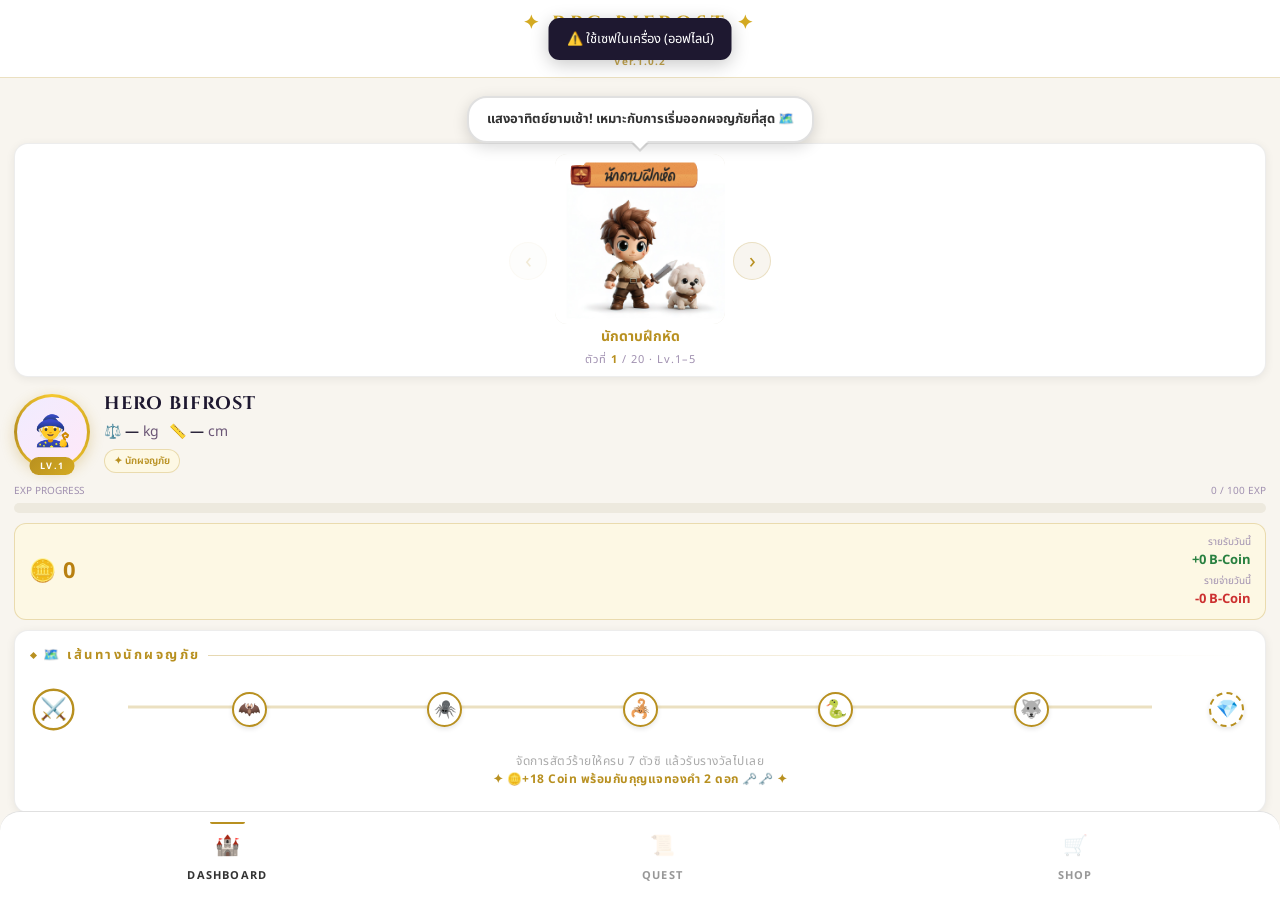
==== commit 7a491130: "Add files via upload" ====
--- a/RPG-Bifrost/index.html
+++ b/RPG-Bifrost/index.html
@@ -201,7 +201,7 @@
       </div>
       <div class="cbar">
         <div class="cbig">🪙 <span id="coin-d" class="skeleton-target">0</span></div>
-        <div><div class="ctd-l">รายรับวันนี้</div><div class="ctd-v">+<span id="td-d" class="skeleton-target">0</span> B-Coin</div></div>
+        <div class="ctd-stack"><div><div class="ctd-l">รายรับวันนี้</div><div class="ctd-v">+<span id="td-d" class="skeleton-target">0</span> B-Coin</div></div><div><div class="ctd-l">รายจ่ายวันนี้</div><div class="ctd-v spend">-<span id="spent-d" class="skeleton-target">0</span> B-Coin</div></div></div>
       </div>
       <div class="card" style="position:relative;">
     <div class="ct"><span class="d"></span>🗺️ เส้นทางนักผจญภัย</div>
@@ -235,7 +235,6 @@
           <div class="ii">🍜 น้ำยาแสนอร่อย</div>
           <div class="ir-right"><span class="ic skeleton-target" id="inv-tk">0</span><span class="use-pill">ใช้งาน</span></div>
         </div>
-      </div>
       </div>
       
       <div class="card">
--- a/RPG-Bifrost/style.css
+++ b/RPG-Bifrost/style.css
@@ -52,6 +52,8 @@
 .cbig{display:flex;align-items:center;gap:7px;font-size:22px;font-weight:700;color:var(--yel)}
 .ctd-l{font-size:10px;color:var(--txt3);text-align:right}
 .ctd-v{font-size:13px;color:var(--grn);font-weight:700}
+.ctd-v.spend{color:var(--red)}
+.ctd-stack{display:flex;flex-direction:column;gap:3px;text-align:right}
 /* STREAK */
 .sg{display:grid;grid-template-columns:repeat(7,1fr);gap:5px}
 .sd{display:flex;flex-direction:column;align-items:center;gap:2px}
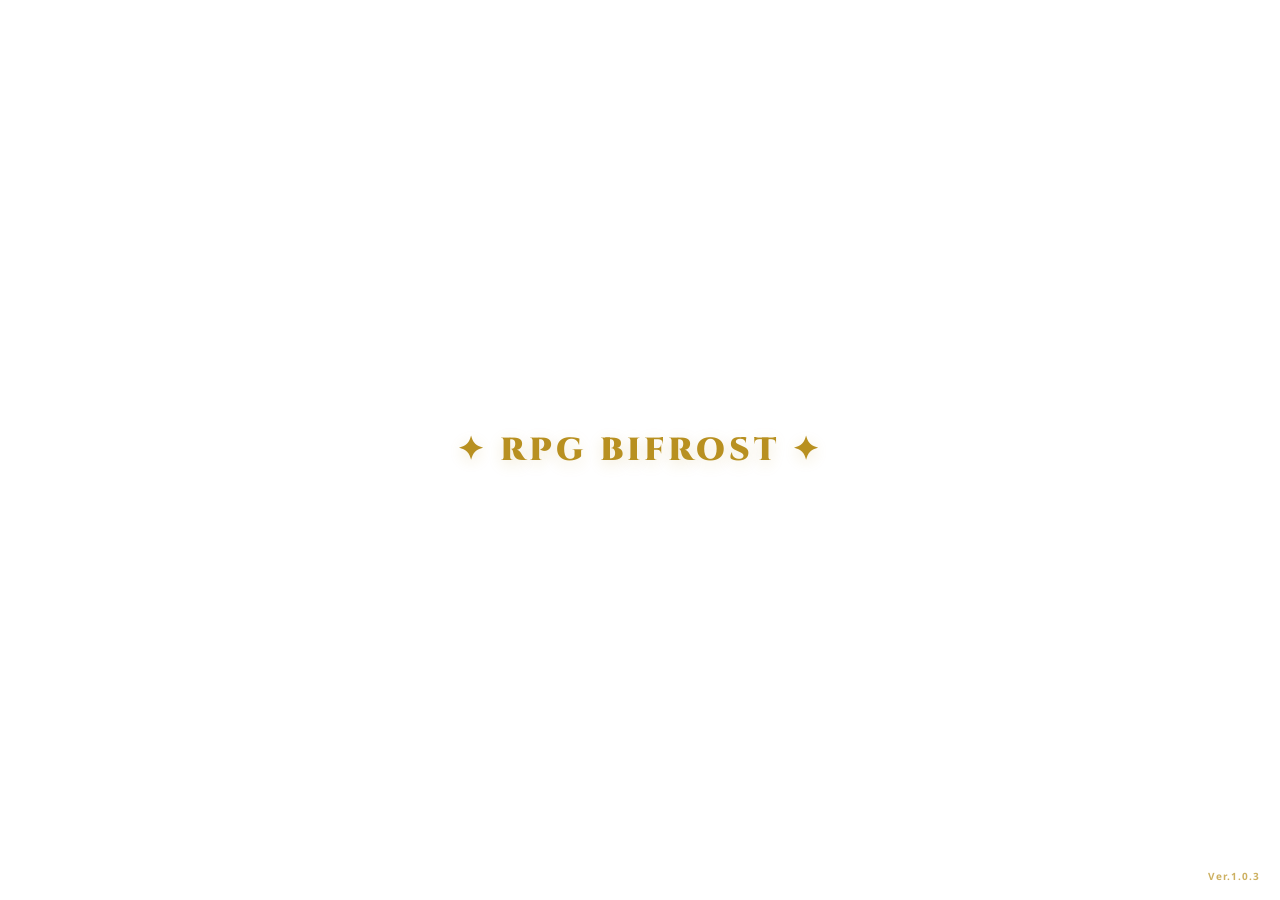
==== commit 5968ed8f: "Add files via upload" ====
--- a/RPG-Bifrost/index.html
+++ b/RPG-Bifrost/index.html
@@ -3,12 +3,15 @@
 <head>
 <meta charset="UTF-8">
 <meta name="viewport" content="width=device-width,initial-scale=1.0,maximum-scale=1.0,user-scalable=no">
+<meta http-equiv="Cache-Control" content="no-cache, no-store, must-revalidate">
+<meta http-equiv="Pragma" content="no-cache">
+<meta http-equiv="Expires" content="0">
 <meta name="theme-color" content="#1e1e1e">
 <meta name="apple-mobile-web-app-capable" content="yes">
 <meta name="apple-mobile-web-app-status-bar-style" content="black-translucent">
-<link rel="manifest" href="manifest.json">
+<link rel="manifest" href="manifest.json?v=1.0.3">
 <title>RPG BIFROST</title>
-<link rel="stylesheet" href="style.css">
+<link rel="stylesheet" href="style.css?v=1.0.3">
 
 <style>
   
@@ -565,7 +568,7 @@
   </div>
 </div>
 
-<script src="script.js"></script>
+<script src="script.js?v=1.0.3"></script>
 <script>
   document.querySelectorAll('.bnav .ni').forEach(el => {
     el.addEventListener('click', function() {
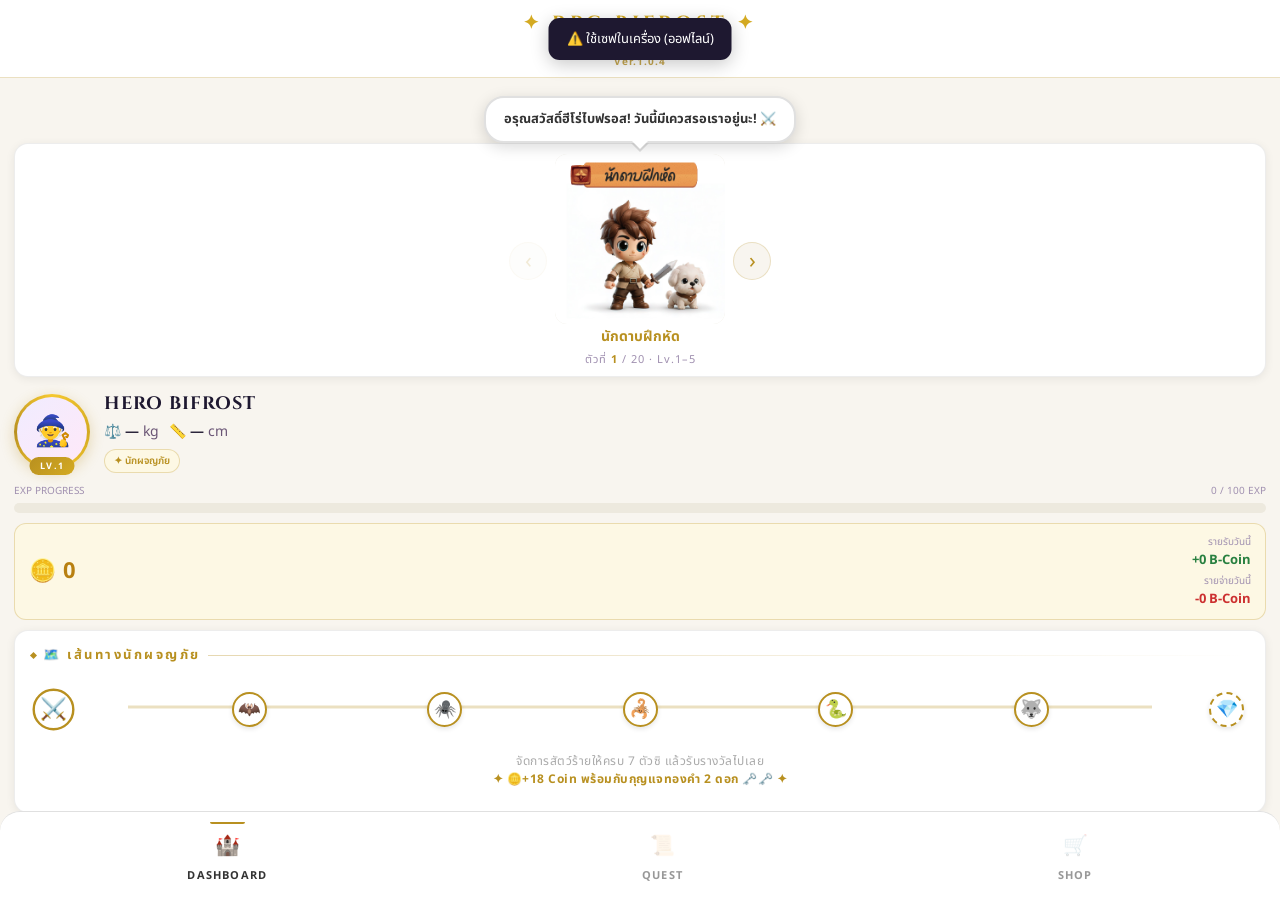
==== commit 76c8dad5: "Add files via upload" ====
--- a/RPG-Bifrost/index.html
+++ b/RPG-Bifrost/index.html
@@ -326,6 +326,7 @@
       <div class="brow">
         <button class="btn" id="btn-draft" style="background:#4a5568; color:#fff; display:none;" onclick="doDraft()">💾 อัปเดตภารกิจ</button>
         <button class="btn bg" id="btn-submit" style="display:none;">⚔️ ส่งภารกิจ</button>
+          <div id="draft-sync-status" class="draft-sync-status">ยังไม่มีข้อมูลร่างที่รอส่ง</div>
       </div>
     </div>
 
@@ -418,37 +419,38 @@
 <div class="mov" id="gm-modal" style="z-index: 999999;">
   <div class="mpan" style="background: #0a0a0a; border: 2px solid var(--gold); max-height: 85vh; overflow-y: auto;">
     <div style="text-align:center; font-size:28px; margin-bottom:5px;">👑</div>
-    <div class="gm-title" style="color:var(--gold); text-align:center; font-weight:bold; letter-spacing:2px; margin-bottom:15px; text-shadow:0 0 10px rgba(184,144,32,0.8);">FAMILY SECRET ZONE</div>
+    <div class="gm-title" style="color:var(--gold); text-align:center; font-weight:bold; letter-spacing:2px; margin-bottom:15px; text-shadow:0 0 10px rgba(184,144,32,0.8);">FAMILY SECRET ZONE <button type="button" class="gm-help-btn" data-gm-help="overview" title="อธิบาย GM Mode">❓</button></div>
     <div class="fr" style="background:rgba(255,234,0,0.1); padding:10px; border-radius:8px; border:1px solid rgba(255,234,0,0.3); margin-bottom:10px;">
-      <label class="fl2" style="color:#ffea00;">💎 ล็อกเป้าแจ็คพอต 100% <span id="st-jackpot" style="font-size:10px; margin-left:5px;">[ ⚪ OFF ]</span></label>
+      <label class="fl2" style="color:#ffea00;">💎 ล็อกเป้าแจ็คพอต 100% <button type="button" class="gm-help-btn" data-gm-help="jackpot" title="อธิบายแจ็คพอต">❓</button> <span id="st-jackpot" style="font-size:10px; margin-left:5px;">[ ⚪ OFF ]</span></label>
       <div style="display:flex; justify-content:space-between; align-items:center;">
          <span style="font-size:10px; color:#aaa;">สุ่มครั้งหน้าได้ Legendary ทันที</span>
          <input type="checkbox" id="gm-secret-jackpot" style="transform: scale(1.5);">
       </div>
     </div>
     <div class="fr" style="background:rgba(79,195,247,0.1); padding:10px; border-radius:8px; border:1px solid rgba(79,195,247,0.3); margin-bottom:10px;">
-      <label class="fl2" style="color:#4fc3f7;">🔮 คำพยากรณ์ฮีโร่ (Nudge) <span id="st-prophecy" style="font-size:10px; margin-left:5px;">[ ⚪ OFF ]</span></label>
+      <label class="fl2" style="color:#4fc3f7;">🔮 คำพยากรณ์ฮีโร่ (Nudge) <button type="button" class="gm-help-btn" data-gm-help="prophecy" title="อธิบายคำพยากรณ์">❓</button> <span id="st-prophecy" style="font-size:10px; margin-left:5px;">[ ⚪ OFF ]</span></label>
       <input class="fi gm-input" type="text" placeholder="เช่น วันนี้ตั้งใจเรียน พรุ่งนี้จะมีโชคใหญ่..." id="gm-prophecy" style="background:rgba(255,255,255,0.05); color:#fff; border-color:rgba(184,144,32,0.5);">
     </div>
     <div class="fr" style="background:rgba(0,0,0,0.6); padding:10px; border-radius:8px; border:1px solid #ffea00; margin-bottom:15px; box-shadow: inset 0 0 10px rgba(255,234,0,0.1);">
-      <label class="fl2" style="color:#ffea00; text-shadow: 0 0 5px rgba(255,234,0,0.5);">📜 ภารกิจลับพิเศษ (Secret Quest) <span id="st-secret" style="font-size:10px; margin-left:5px;">[ ⚪ OFF ]</span></label>
+      <label class="fl2" style="color:#ffea00; text-shadow: 0 0 5px rgba(255,234,0,0.5);">📜 ภารกิจลับพิเศษ (Secret Quest) <button type="button" class="gm-help-btn" data-gm-help="secretQuest" title="อธิบายภารกิจลับ">❓</button> <span id="st-secret" style="font-size:10px; margin-left:5px;">[ ⚪ OFF ]</span></label>
       <input class="fi gm-input" type="text" placeholder="เช่น วันนี้เก็บห้องนอน รับกุญแจทอง..." id="gm-secret-quest" style="background:rgba(255,255,255,0.05); color:#fff; border-color:#ffea00;">
     </div>
     
     <div class="fr" style="background:rgba(255,234,0,0.1); padding:10px; border-radius:8px; border:1px solid rgba(184,144,32,0.3); margin-bottom:10px;">
-      <label class="fl2" style="color:var(--gold);">🪙 ปรับปรุง B-Coin (ใส่เลข เช่น 100 หรือ -50)</label>
+      <label class="fl2" style="color:var(--gold);">🪙 ปรับปรุง B-Coin (ใส่เลข เช่น 100 หรือ -50) <button type="button" class="gm-help-btn" data-gm-help="coins" title="อธิบายการปรับเหรียญ">❓</button></label>
       <input class="fi gm-input" type="number" placeholder="ระบุจำนวนเหรียญ..." id="in-gm-coins" style="background:rgba(255,255,255,0.05); color:#fff; border-color:rgba(184,144,32,0.5);">
     </div>
     
     <div class="fr" style="background:rgba(79,195,247,0.1); padding:10px; border-radius:8px; border:1px solid rgba(79,195,247,0.3); margin-bottom:10px;">
-      <label class="fl2" style="color:#4fc3f7;">🆙 ปรับปรุงเลเวล (ใส่เลข เช่น 1 หรือ -1)</label>
+      <label class="fl2" style="color:#4fc3f7;">🆙 ปรับปรุงเลเวล (ใส่เลข เช่น 1 หรือ -1) <button type="button" class="gm-help-btn" data-gm-help="level" title="อธิบายการปรับเลเวล">❓</button></label>
       <input class="fi gm-input" type="number" placeholder="ระบุจำนวนเลเวล..." id="in-gm-lv" style="background:rgba(255,255,255,0.05); color:#fff; border-color:rgba(79,195,247,0.5);">
     </div>
 
     <div class="fr" style="margin-bottom:10px;">
-      <label class="fl2" style="color:var(--gold);">🌟 บันทึกความดีพิเศษ</label>
+      <label class="fl2" style="color:var(--gold);">🌟 บันทึกความดีพิเศษ <button type="button" class="gm-help-btn" data-gm-help="achievement" title="อธิบายบันทึกความดี">❓</button></label>
       <input class="fi gm-input" type="text" placeholder="เช่น ช่วยงานบ้าน..." id="in-ac" style="background:rgba(255,255,255,0.05); color:#fff; border-color:rgba(184,144,32,0.5);">
     </div>
+    <div class="gm-help-line">🎁 เพิ่มไอเท็ม/รางวัลพิเศษ <button type="button" class="gm-help-btn" data-gm-help="items" title="อธิบายไอเท็ม GM">❓</button></div>
     <div class="gm-item-row" style="display:flex; gap:10px; margin:15px 0; justify-content:center;">
       <div class="gm-item-sel" onclick="this.classList.toggle('active')" style="flex:1; background:rgba(255,255,255,0.05); border:1px solid rgba(184,144,32,0.3); border-radius:10px; padding:10px 5px; text-align:center; cursor:pointer;">
         <div class="gm-item-ico" style="font-size:20px; margin-bottom:5px;">💧</div><div class="gm-item-txt" style="font-size:9px; color:var(--gold); font-weight:bold;">+1 น้ำตา</div><input type="checkbox" id="gm-add-ph" style="display:none">
@@ -467,7 +469,7 @@
     </div>
     
     <div style="background:var(--bg2); padding:15px; border-radius:10px; margin-top:15px; margin-bottom:15px; border:1px solid var(--gbdr);">
-    <div style="color:var(--gold); font-weight:bold; margin-bottom:10px; font-size:14px;">🏆 แก้ไขสถิติว่ายน้ำ</div>
+    <div style="color:var(--gold); font-weight:bold; margin-bottom:10px; font-size:14px;">🏆 แก้ไขสถิติว่ายน้ำ <button type="button" class="gm-help-btn" data-gm-help="swim" title="อธิบายการแก้สถิติว่ายน้ำ">❓</button></div>
     <select id="gm-swim-type" style="width:100%; padding:8px; margin-bottom:10px; background:var(--bg1); color:#fff; border:1px solid var(--gbdr); border-radius:5px; font-family:inherit;">
         <option value="">-- เลือกท่าว่ายน้ำ --</option>
         <option value="fr">🏊 ฟรีสไตล์ (Freestyle)</option>
@@ -487,7 +489,7 @@
     </div>
     <div style="font-size:11px; color:#ff5252; margin-bottom:15px;">*เว้นว่างไว้คือไม่แก้ / หากต้องการล้างค่าให้เป็น 0 พิมพ์เลข 0</div>
 
-    <div style="color:var(--gold); font-weight:bold; margin-bottom:10px; padding-top:15px; border-top:1px dashed var(--gbdr); font-size:14px;">🦈 รีเซ็ตบอส & HOF</div>
+    <div style="color:var(--gold); font-weight:bold; margin-bottom:10px; padding-top:15px; border-top:1px dashed var(--gbdr); font-size:14px;">🦈 รีเซ็ตบอส & HOF <button type="button" class="gm-help-btn" data-gm-help="bossHof" title="อธิบายรีเซ็ตบอสและ HOF">❓</button></div>
     
     <div style="margin-bottom:12px;">
         <div style="font-size:12px; color:var(--txt2); margin-bottom:3px;">เป้าหมายบอสฉลามขาว (วินาที)</div>
@@ -511,7 +513,7 @@
     <div class="brow" style="display:flex; flex-direction:column; gap:10px; margin-top:20px;">
       <div style="background:var(--bg2); padding:15px; border-radius:10px; margin-top:20px; margin-bottom:20px; border:1px solid var(--gbdr);">
     
-    <div style="color:var(--gold); font-weight:bold; margin-bottom:10px; font-size:14px;">🏆 แก้ไขสถิติว่ายน้ำ (พิมพ์ 0 เพื่อล้างค่า)</div>
+    <div style="color:var(--gold); font-weight:bold; margin-bottom:10px; font-size:14px;">🏆 แก้ไขสถิติว่ายน้ำ (พิมพ์ 0 เพื่อล้างค่า) <button type="button" class="gm-help-btn" data-gm-help="swim" title="อธิบายการแก้สถิติว่ายน้ำ">❓</button></div>
     <select id="gm-swim-type" style="width:100%; padding:8px; margin-bottom:10px; background:var(--bg1); color:#fff; border:1px solid var(--gbdr); border-radius:5px; font-family:inherit;">
         <option value="">-- เลือกท่าว่ายน้ำ --</option>
         <option value="fr">🏊 ฟรีสไตล์</option>
@@ -530,7 +532,7 @@
         </div>
     </div>
 
-    <div style="color:var(--gold); font-weight:bold; margin-bottom:10px; padding-top:15px; border-top:1px dashed var(--gbdr); font-size:14px;">🦍 รีเซ็ตฐานร่างกาย (แก้มือลั่น)</div>
+    <div style="color:var(--gold); font-weight:bold; margin-bottom:10px; padding-top:15px; border-top:1px dashed var(--gbdr); font-size:14px;">🦍 รีเซ็ตฐานร่างกาย (แก้มือลั่น) <button type="button" class="gm-help-btn" data-gm-help="bodyBase" title="อธิบายฐานร่างกาย">❓</button></div>
     <div style="display:flex; gap:10px; margin-bottom:15px;">
         <div style="flex:1;">
             <div style="font-size:12px; color:var(--txt2); margin-bottom:3px;">ฐานน้ำหนัก (kg)</div>
@@ -542,7 +544,7 @@
         </div>
     </div>
 
-    <div style="color:var(--gold); font-weight:bold; margin-bottom:10px; padding-top:15px; border-top:1px dashed var(--gbdr); font-size:14px;">🦈 รีเซ็ตบอส & ยึดตรา HOF</div>
+    <div style="color:var(--gold); font-weight:bold; margin-bottom:10px; padding-top:15px; border-top:1px dashed var(--gbdr); font-size:14px;">🦈 รีเซ็ตบอส & ยึดตรา HOF <button type="button" class="gm-help-btn" data-gm-help="bossHof" title="อธิบายรีเซ็ตบอสและ HOF">❓</button></div>
     <div style="margin-bottom:12px;">
         <div style="font-size:12px; color:var(--txt2); margin-bottom:3px;">เป้าหมายบอสฉลามขาว (วินาที)</div>
         <input type="number" id="gm-boss-shark" placeholder="เป้าหมายใหม่ (ปกติเริ่ม 25)" style="width:100%; padding:8px; box-sizing:border-box; background:var(--bg1); color:#fff; border:1px solid var(--gbdr); border-radius:5px;">
@@ -560,15 +562,26 @@
         </label>
     </div>
 </div>
+      <div class="gm-help-line">⚙️ รันคำสั่งลับ <button type="button" class="gm-help-btn" data-gm-help="run" title="อธิบายปุ่มรันคำสั่ง">❓</button></div>
       <button class="btn" id="btn-gm-submit" style="width:100%; background:var(--gold); color:#000; font-weight:bold; padding:15px;">⚙️ รันคำสั่งลับ</button>
       
-      <button class="btn" id="btn-open-repair" style="width:100%; background:#243b55; color:#fff; border:1px solid #4fc3f7; padding:15px; margin-bottom:8px;">🛠️ เปิดศูนย์ซ่อมข้อมูล</button>
+      <div class="gm-help-line">🛠️ ศูนย์ซ่อมข้อมูล <button type="button" class="gm-help-btn" data-gm-help="repair" title="อธิบายศูนย์ซ่อมข้อมูล">❓</button></div>
+      <button class="btn" id="btn-open-repair" style="width:100%; background:#243b55; color:#fff; border:1px solid #4fc3f7; padding:15px; margin-bottom:8px;">🛠️ เปิดศูนย์ซ่อมข้อมูล</button>
+      <div class="gm-help-line">📅 ส่งภารกิจย้อนหลัง <button type="button" class="gm-help-btn" data-gm-help="backdate" title="อธิบายส่งภารกิจย้อนหลัง">❓</button></div>
+      <button class="btn" id="btn-open-backdate" style="width:100%; background:#3b2f55; color:#fff; border:1px solid #c084fc; padding:15px; margin-bottom:8px;">📅 ส่งภารกิจย้อนหลัง</button>
       <button class="btn" style="width:100%; background:#333; color:#fff; border:1px solid #555; padding:15px;" onclick="document.getElementById('gm-modal').classList.remove('on'); ">ปิดหน้าต่าง</button>
     </div>
   </div>
 </div>
 
-<script src="script.js?v=1.0.3"></script>
+<div class="mov" id="gm-help-modal" style="z-index:1000001;">
+  <div class="mpan gm-help-panel">
+    <button type="button" id="gm-help-close" class="gm-help-close">×</button>
+    <div id="gm-help-title" class="gm-help-title">GM Help</div>
+    <div id="gm-help-body" class="gm-help-body"></div>
+  </div>
+</div>
+<script src="script.js?v=1.0.4"></script>
 <script>
   document.querySelectorAll('.bnav .ni').forEach(el => {
     el.addEventListener('click', function() {
@@ -634,6 +647,38 @@
     </div>
   </div>
 </div>
+<div class="mov" id="backdate-modal" style="z-index:1000000;">
+  <div class="mpan" style="background:#0a0a0a; border:2px solid #c084fc; max-height:85vh; overflow-y:auto;">
+    <div style="text-align:center; font-size:26px; margin-bottom:6px;">📅</div>
+    <div class="gm-title" style="color:#c084fc; text-align:center; font-weight:bold; letter-spacing:2px; margin-bottom:12px;">BACKDATE QUEST</div>
+    <div style="font-size:11px; color:var(--txt2); line-height:1.7; margin-bottom:12px;">บันทึกภารกิจย้อนหลังลง Archive_Data ระบบจะอัปเดตแถวของวันนั้นหรือเพิ่มแถวใหม่ แล้วจัดเรียงวันที่ให้อัตโนมัติ</div>
+    <input class="fi gm-input" id="bd-pin" type="password" inputmode="numeric" maxlength="4" placeholder="PIN ผู้ปกครอง" style="margin-bottom:8px; background:rgba(255,255,255,0.05); color:#fff; border-color:#c084fc;">
+    <input class="fi gm-input" id="bd-date" type="date" style="margin-bottom:8px; background:rgba(255,255,255,0.05); color:#fff; border-color:#c084fc;">
+    <div style="display:grid; grid-template-columns:1fr; gap:8px; margin-bottom:10px;">
+      <label style="display:flex; align-items:center; gap:8px; color:#fff; font-size:13px;"><input type="checkbox" id="bd-q1" checked> 🥗 มื้อหลัก 3 มื้อ + นม 3 กล่อง</label>
+      <label style="display:flex; align-items:center; gap:8px; color:#fff; font-size:13px;"><input type="checkbox" id="bd-q2" checked> 🏊 ว่ายน้ำ หรือ กระโดดตบ 50 ครั้ง</label>
+      <label style="display:flex; align-items:center; gap:8px; color:#fff; font-size:13px;"><input type="checkbox" id="bd-q3" checked> 🌙 การบ้านจัดกระเป๋า + ล้างจานน้อง + พ่นยา</label>
+    </div>
+    <div style="display:grid; grid-template-columns:1fr 1fr; gap:8px;">
+      <input class="fi gm-input" id="bd-w" type="number" step="0.01" placeholder="น้ำหนัก">
+      <input class="fi gm-input" id="bd-h" type="number" step="0.01" placeholder="ส่วนสูง">
+      <input class="fi gm-input" id="bd-laps" type="number" placeholder="จำนวนรอบ">
+      <input class="fi gm-input" id="bd-fr" type="number" step="0.01" placeholder="ฟรีสไตล์">
+      <input class="fi gm-input" id="bd-bk" type="number" step="0.01" placeholder="กรรเชียง">
+      <input class="fi gm-input" id="bd-fg" type="number" step="0.01" placeholder="กบ">
+      <input class="fi gm-input" id="bd-bt" type="number" step="0.01" placeholder="ผีเสื้อ">
+      <input class="fi gm-input" id="bd-score" type="number" step="0.01" placeholder="คะแนนสอบ/GPA">
+      <input class="fi gm-input" id="bd-bonus" type="number" step="1" placeholder="โบนัสเพิ่ม (ถ้ามี)">
+    </div>
+    <textarea class="fi gm-input" id="bd-note" rows="3" placeholder="หมายเหตุ เช่น กรอกย้อนหลังจากกิจกรรมเมื่อวาน" style="margin-top:10px; resize:vertical; background:rgba(255,255,255,0.05); color:#fff; border-color:#c084fc;"></textarea>
+    <label style="display:flex; align-items:center; gap:8px; color:#fff; font-size:12px; margin-top:10px;"><input type="checkbox" id="bd-apply-streak" checked> ถ้าครบ 3 ภารกิจ ให้เพิ่ม Streak +1</label>
+    <div id="bd-preview" style="font-size:12px; color:#f5d77b; margin-top:10px; line-height:1.6; background:rgba(192,132,252,0.08); border:1px solid rgba(192,132,252,0.25); border-radius:8px; padding:10px;">รางวัลพื้นฐาน: +6 B-Coin เมื่อครบ 3 ภารกิจ</div>
+    <div class="brow" style="display:flex; gap:8px; margin-top:14px;">
+      <button class="btn" id="btn-backdate-submit" style="flex:1; background:#c084fc; color:#16091f; padding:13px; font-weight:bold;">บันทึกย้อนหลัง</button>
+      <button class="btn" id="btn-backdate-close" style="flex:1; background:#333; color:#fff; border:1px solid #555; padding:13px;">ปิด</button>
+    </div>
+  </div>
+</div>
 <div class="mov" id="gm-notif-modal" style="z-index: 2000000;">
   <div class="mpan" style="background: linear-gradient(145deg, #1e1e1e, #0a0a0a); border: 2px solid var(--gold); position: relative;">
     <div onclick="document.getElementById('gm-notif-modal').classList.remove('on')" style="position:absolute; top:10px; right:15px; color:var(--txt3); cursor:pointer; font-size:20px; font-weight:bold;">✕</div>
--- a/RPG-Bifrost/style.css
+++ b/RPG-Bifrost/style.css
@@ -292,7 +292,7 @@
   display: flex;
   pointer-events: none; /* เพื่อให้ยังกดลูกศรได้ปกติ */
 }
-/* 🛠️ TEST TOOLS */
+/* 🛠️ DEV TOOLS */
 .dev-tools {
   position: fixed;
   bottom: 20px;
@@ -526,4 +526,95 @@
 /* บังคับดันเนื้อหาทุกหน้าหนีแถบเมนูด้านล่าง */
 #pg-dashboard, #pg-quest, #pg-shop {
     padding-bottom: 90px !important;
-}+}
+/* GM help buttons and modal */
+.gm-help-line {
+  color: var(--gold);
+  font-size: 12px;
+  font-weight: 700;
+  margin: 4px 0 8px;
+  display: flex;
+  align-items: center;
+  justify-content: space-between;
+  gap: 8px;
+}
+.gm-help-btn {
+  width: 24px;
+  height: 24px;
+  min-width: 24px;
+  border-radius: 50%;
+  border: 1px solid rgba(255, 215, 0, .75);
+  background: rgba(255, 215, 0, .12);
+  color: #ffea00;
+  font-size: 13px;
+  line-height: 1;
+  display: inline-flex;
+  align-items: center;
+  justify-content: center;
+  cursor: pointer;
+  vertical-align: middle;
+  padding: 0;
+  margin-left: 4px;
+  box-shadow: 0 0 10px rgba(255, 215, 0, .12);
+}
+.gm-help-btn:hover { background: rgba(255, 215, 0, .22); transform: translateY(-1px); }
+#gm-help-modal { align-items: center; justify-content: center; z-index: 1000001 !important; }
+#gm-help-modal .gm-help-panel {
+  position: relative;
+  width: min(92vw, 390px);
+  max-height: 78vh;
+  border-radius: 16px;
+  border: 1px solid rgba(255, 215, 0, .55);
+  background: linear-gradient(180deg, #111827 0%, #080b12 100%);
+  color: #fff;
+  box-shadow: 0 20px 60px rgba(0,0,0,.55), 0 0 22px rgba(255,215,0,.12);
+  transform: translateY(20px);
+}
+#gm-help-modal.on .gm-help-panel { transform: translateY(0); }
+.gm-help-close {
+  position: absolute;
+  top: 10px;
+  right: 10px;
+  width: 32px;
+  height: 32px;
+  border-radius: 50%;
+  border: 1px solid rgba(255,255,255,.16);
+  background: rgba(255,255,255,.08);
+  color: #fff;
+  font-size: 22px;
+  cursor: pointer;
+}
+.gm-help-title {
+  color: var(--gold);
+  font-size: 17px;
+  font-weight: 900;
+  padding-right: 38px;
+  letter-spacing: .5px;
+}
+.gm-help-body {
+  color: rgba(255,255,255,.86);
+  font-size: 14px;
+  line-height: 1.65;
+}
+.gm-help-body ul { margin: 8px 0 0; padding-left: 20px; }
+.gm-help-body li { margin-bottom: 5px; }
+/* Quest draft sync status */
+.draft-sync-status {
+  width: 100%;
+  box-sizing: border-box;
+  display: none;
+  margin-top: 2px;
+  padding: 9px 11px;
+  border-radius: 10px;
+  border: 1px solid rgba(184,144,32,.28);
+  background: rgba(255,255,255,.72);
+  color: #4a5568;
+  font-size: 11px;
+  font-weight: 700;
+  line-height: 1.45;
+  text-align: center;
+}
+.draft-sync-status.on { display: block; }
+.draft-sync-status.ok { border-color: rgba(72,187,120,.55); color: #166534; background: rgba(220,252,231,.9); }
+.draft-sync-status.remote { border-color: rgba(79,195,247,.55); color: #075985; background: rgba(224,242,254,.92); }
+.draft-sync-status.warn { border-color: rgba(245,158,11,.55); color: #92400e; background: rgba(254,243,199,.92); }
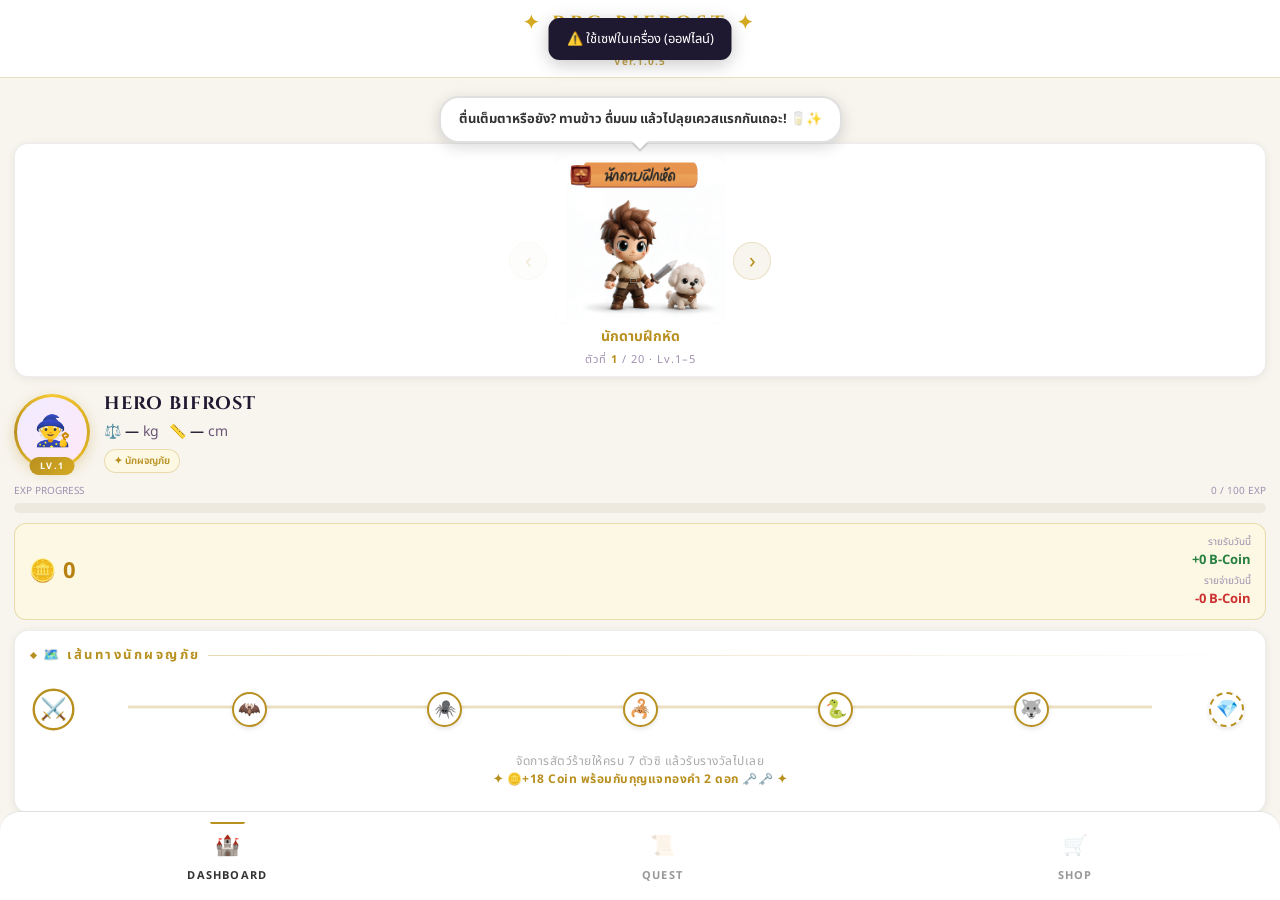
==== commit 25a2d0da: "Add files via upload" ====
--- a/RPG-Bifrost/index.html
+++ b/RPG-Bifrost/index.html
@@ -1,4 +1,4 @@
-<!DOCTYPE html>
+﻿<!DOCTYPE html>
 <html lang="th">
 <head>
 <meta charset="UTF-8">
@@ -9,9 +9,9 @@
 <meta name="theme-color" content="#1e1e1e">
 <meta name="apple-mobile-web-app-capable" content="yes">
 <meta name="apple-mobile-web-app-status-bar-style" content="black-translucent">
-<link rel="manifest" href="manifest.json?v=1.0.3">
+<link rel="manifest" href="manifest.json?v=1.0.5">
 <title>RPG BIFROST</title>
-<link rel="stylesheet" href="style.css?v=1.0.3">
+<link rel="stylesheet" href="style.css?v=1.0.5">
 
 <style>
   
@@ -346,7 +346,7 @@
       <div class="card" id="gacha-card" style="background: linear-gradient(45deg, #1e293b, #0f172a); border: 2px solid var(--gold); margin-top: 15px; margin-bottom: 20px; overflow: hidden; position: relative; transition: all 0.3s;">
         <div id="gacha-lock-overlay" style="position: absolute; top: 0; left: 0; width: 100%; height: 100%; background: rgba(0,0,0,0.85); z-index: 10; display: flex; flex-direction: column; justify-content: center; align-items: center; backdrop-filter: blur(2px); display: none;">
           <div style="font-size: 45px; text-shadow: 0 0 10px #000;">⛓️🔒⛓️</div>
-          <div style="color: #ff4d4d; font-weight: bold; font-size: 13px; margin-top: 8px; text-shadow: 0 0 5px #000; letter-spacing: 1px;">หีบถูกล็อค! เปิดได้เฉพาะ เสาร์-อาทิตย์</div>
+          <div style="color: #ff4d4d; font-weight: bold; font-size: 13px; margin-top: 8px; text-shadow: 0 0 5px #000; letter-spacing: 1px;">ต้องมีกุญแจทอง หรือเปิดช่วงเสาร์-อาทิตย์</div>
         </div>
         <div style="position: absolute; right: -10px; top: -10px; font-size: 80px; opacity: 0.1; z-index: 1;">🎁</div>
         <div class="ct" style="color: var(--gold); text-shadow: 0 0 10px rgba(184,144,32,0.5); position: relative; z-index: 2;">✨ B TREASURE BOX</div>
@@ -390,6 +390,25 @@
     <div class="cfm-r"><button class="bdim" id="cfm-no">ยกเลิก</button><button class="btn bg" id="cfm-yes">ยืนยัน</button></div>
   </div>
 </div>
+<div class="mov" id="gacha-mov" style="background: rgba(0,0,0,0.95); z-index: 9999;">
+  <div id="gacha-light" class="gacha-light"></div>
+  <div class="firework fw-1">🎆</div><div class="firework fw-2">🎇</div><div class="firework fw-3">✨</div>
+  <div class="mpan" id="gacha-panel" style="background: transparent; border: none; box-shadow: none; overflow: visible;">
+    <div id="chest-anim" class="chest-container"><div class="chest-box">📦</div></div>
+    <div id="gacha-result" class="gacha-result" style="position: relative;">
+      <div id="gr-rarity" class="gr-rarity">COMMON</div>
+      <div id="gr-ico" class="gr-ico">🎁</div>
+      <div id="gr-big-coin" class="gr-big-coin">+300 B-Coin</div>
+      <div id="gr-ttl" class="gr-ttl">รางวัลที่ได้รับ</div>
+      <div id="gr-desc" class="gr-desc">รายละเอียด</div>
+      <div id="gr-action" class="gr-action" style="display: none;">
+        <input type="text" id="gr-input" class="fi" style="background: #fff; color: #000; margin-top: 10px;" placeholder="พิมพ์เมนูที่ต้องการ...">
+        <button class="btn bg" id="gr-btn" style="width: 100%; margin-top: 15px;">ตกลง</button>
+      </div>
+      <button class="btn" id="gacha-close" style="width: 100%; margin-top: 20px; background: #333; color: #fff; display: none;" onclick="closeGacha()">รับรางวัล</button>
+    </div>
+  </div>
+</div>
 <div class="mov" id="version-update-modal" style="z-index: 3000000; align-items:center; justify-content:center; padding:18px;">
   <div class="mpan" style="background:linear-gradient(145deg,#1a1a2e,#0b0b16); border:2px solid var(--gold); border-radius:18px; max-width:360px; transform:none; margin:0 auto; position:relative; box-shadow:0 0 30px rgba(184,144,32,0.35);">
     <div style="text-align:center; margin-bottom:12px;">
@@ -565,6 +584,8 @@
       <div class="gm-help-line">⚙️ รันคำสั่งลับ <button type="button" class="gm-help-btn" data-gm-help="run" title="อธิบายปุ่มรันคำสั่ง">❓</button></div>
       <button class="btn" id="btn-gm-submit" style="width:100%; background:var(--gold); color:#000; font-weight:bold; padding:15px;">⚙️ รันคำสั่งลับ</button>
       
+      <div class="gm-help-line">🔓 เปิดหีบสมบัติชั่วคราว <button type="button" class="gm-help-btn" data-gm-help="unlockChest" title="อธิบายเปิดหีบชั่วคราว">❓</button></div>
+      <button class="btn" id="btn-gm-unlock-chest" style="width:100%; background:#4c1d95; color:#fff; border:1px solid #c084fc; padding:15px; margin-bottom:8px;">🔓 เปิดหีบสมบัติชั่วคราว 1 ชั่วโมง</button>
       <div class="gm-help-line">🛠️ ศูนย์ซ่อมข้อมูล <button type="button" class="gm-help-btn" data-gm-help="repair" title="อธิบายศูนย์ซ่อมข้อมูล">❓</button></div>
       <button class="btn" id="btn-open-repair" style="width:100%; background:#243b55; color:#fff; border:1px solid #4fc3f7; padding:15px; margin-bottom:8px;">🛠️ เปิดศูนย์ซ่อมข้อมูล</button>
       <div class="gm-help-line">📅 ส่งภารกิจย้อนหลัง <button type="button" class="gm-help-btn" data-gm-help="backdate" title="อธิบายส่งภารกิจย้อนหลัง">❓</button></div>
@@ -581,7 +602,7 @@
     <div id="gm-help-body" class="gm-help-body"></div>
   </div>
 </div>
-<script src="script.js?v=1.0.4"></script>
+<script src="script.js?v=1.0.5"></script>
 <script>
   document.querySelectorAll('.bnav .ni').forEach(el => {
     el.addEventListener('click', function() {
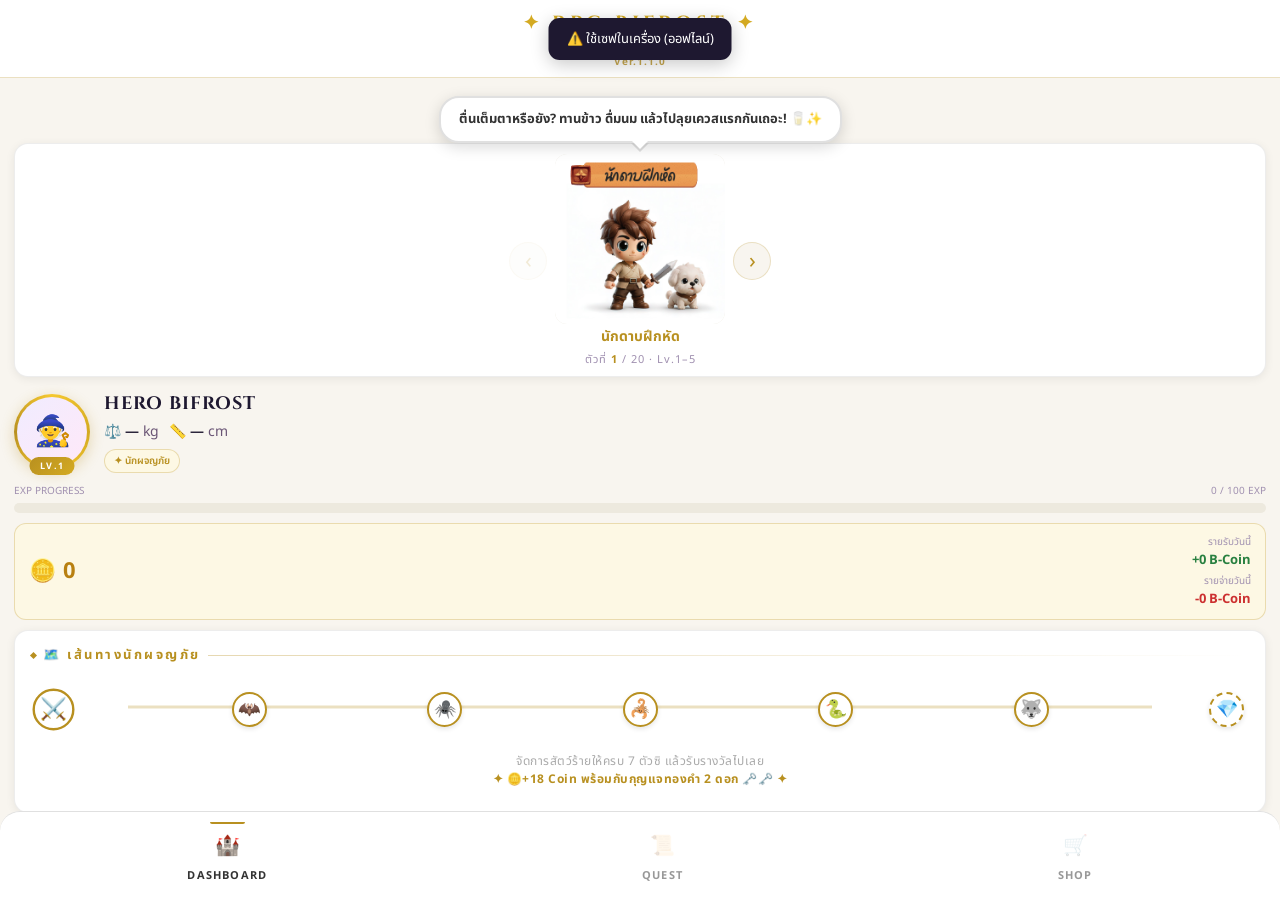
==== commit 3cca1f87: "Add files via upload" ====
--- a/RPG-Bifrost/index.html
+++ b/RPG-Bifrost/index.html
@@ -9,9 +9,9 @@
 <meta name="theme-color" content="#1e1e1e">
 <meta name="apple-mobile-web-app-capable" content="yes">
 <meta name="apple-mobile-web-app-status-bar-style" content="black-translucent">
-<link rel="manifest" href="manifest.json?v=1.0.5">
+  <link rel="manifest" href="manifest.json?v=1.1.0">
 <title>RPG BIFROST</title>
-<link rel="stylesheet" href="style.css?v=1.0.5">
+  <link rel="stylesheet" href="style.css?v=1.1.0">
 
 <style>
   
@@ -314,11 +314,11 @@
       <div class="card" style="background: linear-gradient(135deg, #1e1e1e 0%, #050505 100%); border: 2px solid var(--gold); box-shadow: 0 5px 20px rgba(184,144,32,0.2);">
         <div class="ct" style="margin-bottom:15px; color: var(--gold); text-align: center; font-size: 16px; font-weight: bold; letter-spacing: 2px; text-shadow: 0 0 8px rgba(184,144,32,0.6);">⚔️ ULTRA BOSS MENU ⚔️</div>
         <div class="boss-row">
-          <div class="boss-cir" onclick="showBossDetail('shark')">🦈</div>
-          <div class="boss-cir" onclick="showBossDetail('book')">📚</div>
-          <div class="boss-cir" onclick="showBossDetail('heart')">❤️</div>
-          <div class="boss-cir" onclick="showBossDetail('pole')">🦒</div>
-          <div class="boss-cir" onclick="showBossDetail('shrimp')">💪</div>
+          <div class="boss-cir" role="button" tabindex="0" data-boss-id="shark" aria-label="ดูวิธีปลดล็อกบอสฉลามขาว">🦈</div>
+          <div class="boss-cir" role="button" tabindex="0" data-boss-id="book" aria-label="ดูวิธีปลดล็อกบอสหมอโหด">📚</div>
+          <div class="boss-cir" role="button" tabindex="0" data-boss-id="heart" aria-label="ดูวิธีปลดล็อกบอสมุ่งมั่น">❤️</div>
+          <div class="boss-cir" role="button" tabindex="0" data-boss-id="pole" aria-label="ดูวิธีปลดล็อกบอสเสาไฟ">🦒</div>
+          <div class="boss-cir" role="button" tabindex="0" data-boss-id="shrimp" aria-label="ดูวิธีปลดล็อกบอสกุ้งแห้งเล่นเวท">💪</div>
         </div>
         <div style="text-align:center; font-size:11px; color:#ffffff; margin-top:15px; letter-spacing:1px; background: rgba(184,144,32,0.25); padding: 6px; border-radius: 6px; font-weight: 500;">👆 แตะที่ไอคอนเพื่อดูวิธีล่ารางวัล 👆</div>
       </div>
@@ -390,6 +390,41 @@
     <div class="cfm-r"><button class="bdim" id="cfm-no">ยกเลิก</button><button class="btn bg" id="cfm-yes">ยืนยัน</button></div>
   </div>
 </div>
+<div class="boss-overlay" id="boss-overlay" style="z-index: 100000;">
+  <div class="boss-modal">
+    <div class="bm-stars">✦ ✦ ✦ ✦ ✦</div><div class="bm-title">BOSS DEFEATED</div><div class="bm-subtitle">กำจัดอัลตร้าบอสสำเร็จ!</div>
+    <div class="bm-list" id="bm-list"></div>
+    <button class="bm-btn" id="btn-boss-claim">รับรางวัล ✦</button>
+  </div>
+</div>
+
+<div class="mov" id="hof-mov">
+  <div class="mpan" style="text-align:center; padding: 30px 20px;">
+    <div id="hof-m-ico" style="font-size:56px; margin-bottom:10px; transition: all 0.3s;">🏆</div>
+    <div id="hof-m-ttl" style="font-family:'Cinzel',serif; font-size:20px; font-weight:700; color:var(--gold2);">ชื่อรางวัล</div>
+    <div id="hof-m-sts" style="display:inline-block; font-size:11px; font-weight:700; padding:4px 12px; border-radius:12px; margin:12px 0; transition: all 0.3s;">สถานะ</div>
+    <div id="hof-m-desc" style="font-size:13px; color:var(--txt2); line-height:1.6; margin-top:5px; white-space:pre-line;">รายละเอียด</div>
+    <div id="hof-m-cond" style="font-size:11px; color:var(--yel); font-weight:600; margin-top:15px; padding-top:15px; border-top:1px dashed var(--gbdr);">🎯 เงื่อนไข:</div>
+    <button class="btn bg bf" style="margin-top:20px;" onclick="document.getElementById('hof-mov').classList.remove('on')">ปิดหน้าต่าง</button>
+  </div>
+</div>
+
+<div class="mov" id="boss-detail-mov" aria-hidden="true">
+  <div class="mpan" style="border: 2px solid var(--gold); background: #0f0f0f;">
+    <div id="bd-ico" style="font-size:64px; text-align:center; margin-bottom:10px; filter: drop-shadow(0 0 10px var(--gold));">❓</div>
+    <div id="bd-ttl" style="text-align:center; font-family:'Cinzel',serif; font-size:22px; color:var(--gold); font-weight:700;">ชื่อบอส</div>
+    <div style="margin-top:20px; background: rgba(255,255,255,0.05); padding:15px; border-radius:10px;">
+      <div style="color:var(--gold); font-size:12px; font-weight:bold; margin-bottom:5px;">🎯 ภารกิจที่ต้องทำ:</div>
+      <div id="bd-cond" style="color:#fff; font-size:14px; line-height:1.4;">รายละเอียด...</div>
+    </div>
+    <div style="margin-top:10px; background: rgba(184,144,32,0.1); padding:15px; border-radius:10px; border: 1px solid rgba(184,144,32,0.3);">
+      <div style="color:#ffd700; font-size:12px; font-weight:bold; margin-bottom:5px;">💰 ของรางวัลที่จะได้รับ:</div>
+      <div id="bd-reward" style="color:#fff; font-size:16px; font-weight:bold;">+0 B-Coin</div>
+    </div>
+    <div id="boss-bd-note" style="margin-top:15px; font-size:11px; color:var(--txt3); text-align:center; font-style:italic;">*หมายเหตุ*</div>
+    <button class="btn bg" style="width:100%; margin-top:25px; background:var(--gold); color:#000;" onclick="closeBossDetail()">รับทราบ!</button>
+  </div>
+</div>
 <div class="mov" id="gacha-mov" style="background: rgba(0,0,0,0.95); z-index: 9999;">
   <div id="gacha-light" class="gacha-light"></div>
   <div class="firework fw-1">🎆</div><div class="firework fw-2">🎇</div><div class="firework fw-3">✨</div>
@@ -409,6 +444,16 @@
     </div>
   </div>
 </div>
+<div class="level-overlay" id="level-overlay">
+  <div class="level-modal">
+    <div class="lm-glow"></div>
+    <div class="lm-icon">🌟</div>
+    <div class="lm-title">LEVEL UP!</div>
+    <div class="lm-desc">ยินดีด้วย! ฮีโร่พัฒนาขึ้นไปอีกขั้นแล้ว</div>
+    <div class="lm-lv">Lv.<span id="lm-lv-val">2</span></div>
+    <button class="lm-btn" onclick="document.getElementById('level-overlay').classList.remove('on'); SFX.pop();">สุดยอด!</button>
+  </div>
+</div>
 <div class="mov" id="version-update-modal" style="z-index: 3000000; align-items:center; justify-content:center; padding:18px;">
   <div class="mpan" style="background:linear-gradient(145deg,#1a1a2e,#0b0b16); border:2px solid var(--gold); border-radius:18px; max-width:360px; transform:none; margin:0 auto; position:relative; box-shadow:0 0 30px rgba(184,144,32,0.35);">
     <div style="text-align:center; margin-bottom:12px;">
@@ -487,48 +532,6 @@
 </div>
     </div>
     
-    <div style="background:var(--bg2); padding:15px; border-radius:10px; margin-top:15px; margin-bottom:15px; border:1px solid var(--gbdr);">
-    <div style="color:var(--gold); font-weight:bold; margin-bottom:10px; font-size:14px;">🏆 แก้ไขสถิติว่ายน้ำ <button type="button" class="gm-help-btn" data-gm-help="swim" title="อธิบายการแก้สถิติว่ายน้ำ">❓</button></div>
-    <select id="gm-swim-type" style="width:100%; padding:8px; margin-bottom:10px; background:var(--bg1); color:#fff; border:1px solid var(--gbdr); border-radius:5px; font-family:inherit;">
-        <option value="">-- เลือกท่าว่ายน้ำ --</option>
-        <option value="fr">🏊 ฟรีสไตล์ (Freestyle)</option>
-        <option value="bt">🦋 ผีเสื้อ (Butterfly)</option>
-        <option value="bk">🐢 กรรเชียง (Backstroke)</option>
-        <option value="fg">🐸 กบ (Breaststroke)</option>
-    </select>
-    <div style="display:flex; gap:10px; margin-bottom:5px;">
-        <div style="flex:1;">
-            <div style="font-size:12px; color:var(--txt2); margin-bottom:3px;">Monthly Best</div>
-            <input type="number" step="0.01" id="gm-swim-m" placeholder="วินาที" style="width:100%; padding:8px; box-sizing:border-box; background:var(--bg1); color:#fff; border:1px solid var(--gbdr); border-radius:5px;">
-        </div>
-        <div style="flex:1;">
-            <div style="font-size:12px; color:var(--txt2); margin-bottom:3px;">All-Time Best</div>
-            <input type="number" step="0.01" id="gm-swim-a" placeholder="วินาที" style="width:100%; padding:8px; box-sizing:border-box; background:var(--bg1); color:#fff; border:1px solid var(--gbdr); border-radius:5px;">
-        </div>
-    </div>
-    <div style="font-size:11px; color:#ff5252; margin-bottom:15px;">*เว้นว่างไว้คือไม่แก้ / หากต้องการล้างค่าให้เป็น 0 พิมพ์เลข 0</div>
-
-    <div style="color:var(--gold); font-weight:bold; margin-bottom:10px; padding-top:15px; border-top:1px dashed var(--gbdr); font-size:14px;">🦈 รีเซ็ตบอส & HOF <button type="button" class="gm-help-btn" data-gm-help="bossHof" title="อธิบายรีเซ็ตบอสและ HOF">❓</button></div>
-    
-    <div style="margin-bottom:12px;">
-        <div style="font-size:12px; color:var(--txt2); margin-bottom:3px;">เป้าหมายบอสฉลามขาว (วินาที)</div>
-        <input type="number" id="gm-boss-shark-target" placeholder="เป้าหมายด่านปัจจุบัน (เช่น 25)" style="width:100%; padding:8px; box-sizing:border-box; background:var(--bg1); color:#fff; border:1px solid var(--gbdr); border-radius:5px;">
-        <div style="font-size:11px; color:var(--txt3); margin-top:3px;">*บอสจะเริ่มต้นใหม่ที่ด่าน 25 วิ</div>
-    </div>
-
-    <div style="font-size:12px; color:var(--txt2); margin-bottom:8px;">ยึดตราประทับ Hall of Fame (ติ๊กเพื่อริบคืน)</div>
-    <div style="display:flex; flex-direction:column; gap:8px;">
-        <label style="display:flex; align-items:center; gap:8px; font-size:13px; color:#fff; cursor:pointer;">
-            <input type="checkbox" id="gm-revoke-shark" style="accent-color:#ff5252; width:16px; height:16px;"> 🦈 ยึดตราฉลามขาว (ว่ายน้ำ)
-        </label>
-        <label style="display:flex; align-items:center; gap:8px; font-size:13px; color:#fff; cursor:pointer;">
-            <input type="checkbox" id="gm-revoke-book" style="accent-color:#ff5252; width:16px; height:16px;"> 📚 ยึดตราหมอโหด (สอบ >=90%)
-        </label>
-        <label style="display:flex; align-items:center; gap:8px; font-size:13px; color:#fff; cursor:pointer;">
-            <input type="checkbox" id="gm-revoke-heart" style="accent-color:#ff5252; width:16px; height:16px;"> ❤️ ยึดตราหัวใจเหล็ก (ภารกิจ 7 วัน)
-        </label>
-    </div>
-</div>
     <div class="brow" style="display:flex; flex-direction:column; gap:10px; margin-top:20px;">
       <div style="background:var(--bg2); padding:15px; border-radius:10px; margin-top:20px; margin-bottom:20px; border:1px solid var(--gbdr);">
     
@@ -587,10 +590,12 @@
       <div class="gm-help-line">🔓 เปิดหีบสมบัติชั่วคราว <button type="button" class="gm-help-btn" data-gm-help="unlockChest" title="อธิบายเปิดหีบชั่วคราว">❓</button></div>
       <button class="btn" id="btn-gm-unlock-chest" style="width:100%; background:#4c1d95; color:#fff; border:1px solid #c084fc; padding:15px; margin-bottom:8px;">🔓 เปิดหีบสมบัติชั่วคราว 1 ชั่วโมง</button>
       <div class="gm-help-line">🛠️ ศูนย์ซ่อมข้อมูล <button type="button" class="gm-help-btn" data-gm-help="repair" title="อธิบายศูนย์ซ่อมข้อมูล">❓</button></div>
-      <button class="btn" id="btn-open-repair" style="width:100%; background:#243b55; color:#fff; border:1px solid #4fc3f7; padding:15px; margin-bottom:8px;">🛠️ เปิดศูนย์ซ่อมข้อมูล</button>
-      <div class="gm-help-line">📅 ส่งภารกิจย้อนหลัง <button type="button" class="gm-help-btn" data-gm-help="backdate" title="อธิบายส่งภารกิจย้อนหลัง">❓</button></div>
+      <button class="btn" id="btn-open-repair" style="width:100%; background:#243b55; color:#fff; border:1px solid #4fc3f7; padding:15px; margin-bottom:8px;">🛠️ เปิดศูนย์ซ่อมข้อมูล</button>
+      <div class="gm-help-line">📅 ส่งภารกิจย้อนหลัง <button type="button" class="gm-help-btn" data-gm-help="backdate" title="อธิบายส่งภารกิจย้อนหลัง">❓</button></div>
       <button class="btn" id="btn-open-backdate" style="width:100%; background:#3b2f55; color:#fff; border:1px solid #c084fc; padding:15px; margin-bottom:8px;">📅 ส่งภารกิจย้อนหลัง</button>
-      <button class="btn" style="width:100%; background:#333; color:#fff; border:1px solid #555; padding:15px;" onclick="document.getElementById('gm-modal').classList.remove('on'); ">ปิดหน้าต่าง</button>
+      <div class="gm-help-line">🩺 GM Health Check <button type="button" class="gm-help-btn" data-gm-help="health" title="อธิบาย Health Check">❓</button></div>
+      <button class="btn" id="btn-open-health" style="width:100%; background:#0f5132; color:#d1fae5; border:1px solid #34d399; padding:15px; margin-bottom:8px;">🩺 ตรวจสุขภาพระบบ</button>
+      <button class="btn" style="width:100%; background:#333; color:#fff; border:1px solid #555; padding:15px;" onclick="document.getElementById('gm-modal').classList.remove('on'); ">ปิดหน้าต่าง</button>
     </div>
   </div>
 </div>
@@ -602,7 +607,21 @@
     <div id="gm-help-body" class="gm-help-body"></div>
   </div>
 </div>
-<script src="script.js?v=1.0.5"></script>
+
+<div class="mov" id="health-modal" style="z-index:1000002;">
+  <div class="mpan" style="background:#07120d; border:2px solid #34d399; max-height:85vh; overflow-y:auto;">
+    <div style="text-align:center; font-size:28px; margin-bottom:6px;">🩺</div>
+    <div class="gm-title" style="color:#86efac; text-align:center; font-weight:bold; letter-spacing:2px; margin-bottom:12px;">GM HEALTH CHECK</div>
+    <div id="health-body" style="font-size:12px; color:#e7fff2; line-height:1.7; background:rgba(255,255,255,0.05); border:1px solid rgba(52,211,153,0.28); border-radius:10px; padding:12px;">กำลังรอตรวจระบบ...</div>
+    <div class="brow" style="display:flex; gap:8px; margin-top:14px; flex-wrap:wrap;">
+      <button class="btn" id="btn-health-refresh" style="flex:1; min-width:120px; background:#34d399; color:#052e1a; padding:12px; font-weight:bold;">ตรวจอีกครั้ง</button>
+      <button class="btn" id="btn-health-retry" style="flex:1; min-width:120px; background:#1d4ed8; color:#fff; padding:12px;">ส่ง Retry Queue</button>
+      <button class="btn" id="btn-health-close" style="flex:1; min-width:120px; background:#333; color:#fff; border:1px solid #555; padding:12px;">ปิด</button>
+    </div>
+  </div>
+</div>
+<script src="config.js?v=1.1.0"></script>
+<script src="script.js?v=1.1.0"></script>
 <script>
   document.querySelectorAll('.bnav .ni').forEach(el => {
     el.addEventListener('click', function() {
@@ -661,7 +680,8 @@
       <input class="fi gm-input" id="rp-boss-height" type="number" placeholder="ฐานส่วนสูงบอส">
       <input class="fi gm-input" id="rp-boss-weight" type="number" placeholder="ฐานน้ำหนักบอส">
     </div>
-    <textarea class="fi gm-input" id="rp-log" rows="5" placeholder="Daily Adventure Log วันนี้ บรรทัดละ 1 รายการ" style="margin-top:10px; resize:vertical; background:rgba(255,255,255,0.05); color:#fff; border-color:#4fc3f7;"></textarea>
+    <textarea class="fi gm-input" id="rp-log" rows="5" placeholder="Daily Adventure Log วันนี้ บรรทัดละ 1 รายการ" style="margin-top:10px; resize:vertical; background:rgba(255,255,255,0.05); color:#fff; border-color:#4fc3f7;"></textarea>
+      <textarea class="fi gm-input" id="rp-gacha-log" rows="4" placeholder="Log กล่องสมบัติวันนี้ บรรทัดละ 1 รายการ" style="margin-top:10px; resize:vertical; background:rgba(255,255,255,0.05); color:#fff; border-color:#9c27b0;"></textarea>
     <div class="brow" style="display:flex; gap:8px; margin-top:14px;">
       <button class="btn" id="btn-repair-submit" style="flex:1; background:#4fc3f7; color:#05131d; padding:13px;">บันทึกซ่อมข้อมูล</button>
       <button class="btn" id="btn-repair-close" style="flex:1; background:#333; color:#fff; border:1px solid #555; padding:13px;">ปิด</button>
@@ -716,4 +736,4 @@
   </div>
 </div>
 </body>
-</html>+</html>
--- a/RPG-Bifrost/style.css
+++ b/RPG-Bifrost/style.css
@@ -456,12 +456,18 @@
 /* =========================================
    จัด Popup บอสและโล่รางวัลให้อยู่ตรงกลางจอ 
    ========================================= */
-#boss-detail-mov, #hof-mov { 
-  align-items: center; justify-content: center; 
-  z-index: 9999; /* ดันให้อยู่เหนือสุด ทับแถบเมนู */
-}
-
-#boss-detail-mov .mpan, #hof-mov .mpan { 
+#boss-detail-mov, #hof-mov { 
+  align-items: center; justify-content: center; 
+  z-index: 9999; /* ดันให้อยู่เหนือสุด ทับแถบเมนู */
+}
+
+#boss-detail-mov.on, #hof-mov.on {
+  display: flex;
+  opacity: 1;
+  pointer-events: all;
+}
+
+#boss-detail-mov .mpan, #hof-mov .mpan { 
   position: relative; bottom: unset; transform: none; margin: 0 auto; 
   width: 90%; max-width: 350px; border-radius: 15px; /* ลบเหลี่ยมให้กล่องดูมนสวยขึ้น */
 }
@@ -617,4 +623,4 @@
 .draft-sync-status.on { display: block; }
 .draft-sync-status.ok { border-color: rgba(72,187,120,.55); color: #166534; background: rgba(220,252,231,.9); }
 .draft-sync-status.remote { border-color: rgba(79,195,247,.55); color: #075985; background: rgba(224,242,254,.92); }
-.draft-sync-status.warn { border-color: rgba(245,158,11,.55); color: #92400e; background: rgba(254,243,199,.92); }+.draft-sync-status.warn { border-color: rgba(245,158,11,.55); color: #92400e; background: rgba(254,243,199,.92); }
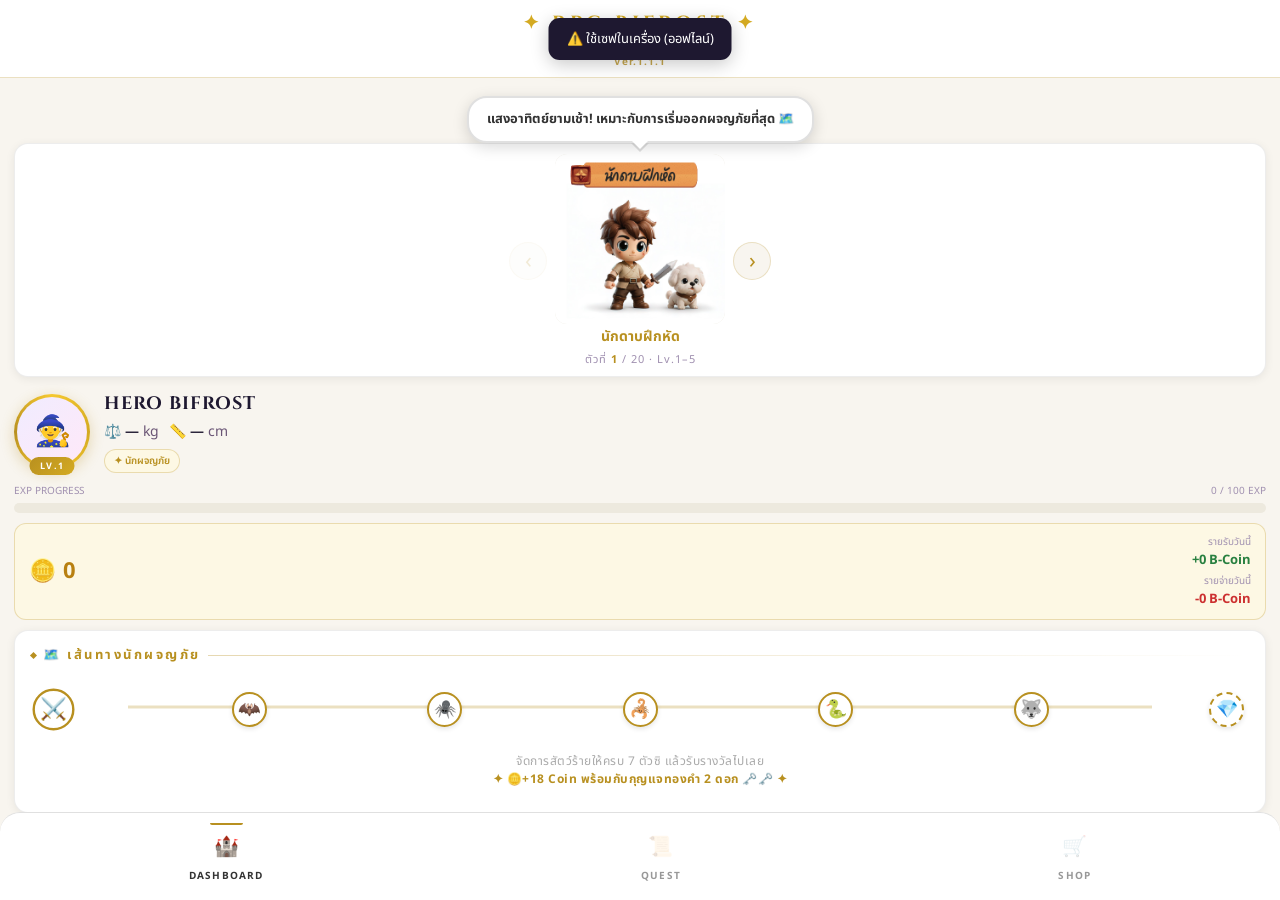
==== commit 450030ef: "Add files via upload" ====
--- a/RPG-Bifrost/index.html
+++ b/RPG-Bifrost/index.html
@@ -3,15 +3,15 @@
 <head>
 <meta charset="UTF-8">
 <meta name="viewport" content="width=device-width,initial-scale=1.0,maximum-scale=1.0,user-scalable=no">
-<meta http-equiv="Cache-Control" content="no-cache, no-store, must-revalidate">
-<meta http-equiv="Pragma" content="no-cache">
+<meta http-equiv="Cache-Control" content="no-cache, no-store, must-revalidate">
+<meta http-equiv="Pragma" content="no-cache">
 <meta http-equiv="Expires" content="0">
 <meta name="theme-color" content="#1e1e1e">
 <meta name="apple-mobile-web-app-capable" content="yes">
 <meta name="apple-mobile-web-app-status-bar-style" content="black-translucent">
-  <link rel="manifest" href="manifest.json?v=1.1.0">
+  <link rel="manifest" href="manifest.json?v=1.1.1">
 <title>RPG BIFROST</title>
-  <link rel="stylesheet" href="style.css?v=1.1.0">
+  <link rel="stylesheet" href="style.css?v=1.1.1">
 
 <style>
   
@@ -133,17 +133,17 @@
 </head>
 <body style="padding-bottom: 80px;">
 
-<div id="dev-tools-bar" style="display: none; position: fixed; top: 0; left: 0; width: 100%; height: 60px; background: rgba(15, 15, 15, 0.98); border-bottom: 2px solid #00e676; z-index: 9999999; box-shadow: 0 4px 15px rgba(0, 230, 118, 0.3); align-items: center; justify-content: flex-start; gap: 8px; padding: 0 15px; overflow-x: auto; box-sizing: border-box; white-space: nowrap; backdrop-filter: blur(5px);">
-  <div style="color: #00e676; font-weight: 900; font-size: 14px; margin-right: 5px; flex-shrink: 0; letter-spacing: 1px;">🛠️ TEST</div>
-  <button style="background: #e91e63; color: #fff; border: none; padding: 8px 12px; border-radius: 6px; font-size: 12px; font-weight: bold; flex-shrink: 0; cursor: pointer; box-shadow: 0 2px 5px rgba(0,0,0,0.5);" onclick="devQuickComplete()">🎯 จบเควส</button>
-    <button style="background: #ff9800; color: #fff; border: 1px solid #f57c00; padding: 8px 12px; border-radius: 6px; font-size: 12px; font-weight: bold; flex-shrink: 0; cursor: pointer; box-shadow: 0 2px 5px rgba(0,0,0,0.5);" onclick="devLevelUp()">🔼 อัปเลเวล</button>
-    <button style="background: #333; color: #fff; border: 1px solid #555; padding: 8px 12px; border-radius: 6px; font-size: 12px; font-weight: bold; flex-shrink: 0; cursor: pointer;" onclick="devAddExp()">⭐ +50E</button>
-  <button style="background: #333; color: #fff; border: 1px solid #555; padding: 8px 12px; border-radius: 6px; font-size: 12px; font-weight: bold; flex-shrink: 0; cursor: pointer;" onclick="devAddCoin()">💰 +100C</button>
-  <button style="background: #333; color: var(--gold); border: 1px solid var(--gold); padding: 8px 12px; border-radius: 6px; font-size: 12px; font-weight: bold; flex-shrink: 0; cursor: pointer;" onclick="devAddKey()">🗝️ +1 กุญแจ</button>
-  <button style="background: #4caf50; color: #fff; border: none; padding: 8px 12px; border-radius: 6px; font-size: 12px; font-weight: bold; flex-shrink: 0; cursor: pointer; box-shadow: 0 2px 5px rgba(0,0,0,0.5);" onclick="devNextDay()">🌅 ข้ามวัน</button>
-  <button style="background: #9c27b0; color: #fff; border: none; padding: 8px 12px; border-radius: 6px; font-size: 12px; font-weight: bold; flex-shrink: 0; cursor: pointer; box-shadow: 0 2px 5px rgba(0,0,0,0.5);" onclick="devTempUnlockChest()">🔓 ปลดหีบ 1 ชม.</button>
-  <button style="background: #ff4d4d; color: #fff; border: none; padding: 8px 12px; border-radius: 6px; font-size: 12px; font-weight: bold; flex-shrink: 0; cursor: pointer; box-shadow: 0 2px 5px rgba(0,0,0,0.5);" onclick="devHardReset()">🗑️ ล้างค่าใหม่</button>
-  <button style="background: transparent; color: #fff; border: 1px solid #fff; padding: 8px 12px; border-radius: 6px; font-size: 12px; font-weight: bold; flex-shrink: 0; cursor: pointer; margin-left: 10px;" onclick="document.getElementById('dev-tools-bar').style.display='none'">✕ ปิด</button>
+<div id="dev-tools-bar">
+  <div class="dev-label">🛠️ TEST</div>
+  <button class="dev-btn dev-btn--quest"  data-dev-action="quickComplete">🎯 จบเควส</button>
+  <button class="dev-btn dev-btn--levelup" data-dev-action="levelUp">🔼 อัปเลเวล</button>
+  <button class="dev-btn dev-btn--neutral" data-dev-action="addExp">⭐ +50E</button>
+  <button class="dev-btn dev-btn--neutral" data-dev-action="addCoin">💰 +100C</button>
+  <button class="dev-btn dev-btn--key"     data-dev-action="addKey">🗝️ +1 กุญแจ</button>
+  <button class="dev-btn dev-btn--day"     data-dev-action="nextDay">🌅 ข้ามวัน</button>
+  <button class="dev-btn dev-btn--unlock"  data-dev-action="tempUnlockChest">🔓 ปลดหีบ 1 ชม.</button>
+  <button class="dev-btn dev-btn--reset"   data-dev-action="hardReset">🗑️ ล้างค่าใหม่</button>
+  <button class="dev-btn dev-btn--close"   data-dev-action="close">✕ ปิด</button>
 </div>
 
 <div id="offline-overlay" style="display:none; position:fixed; top:0; left:0; width:100%; z-index:10000000; background:#e53935; color:#fff; padding:10px; font-size:13px; font-weight:bold; box-shadow:0 4px 10px rgba(0,0,0,0.3); justify-content:center; align-items:center; gap:8px;">
@@ -314,11 +314,11 @@
       <div class="card" style="background: linear-gradient(135deg, #1e1e1e 0%, #050505 100%); border: 2px solid var(--gold); box-shadow: 0 5px 20px rgba(184,144,32,0.2);">
         <div class="ct" style="margin-bottom:15px; color: var(--gold); text-align: center; font-size: 16px; font-weight: bold; letter-spacing: 2px; text-shadow: 0 0 8px rgba(184,144,32,0.6);">⚔️ ULTRA BOSS MENU ⚔️</div>
         <div class="boss-row">
-          <div class="boss-cir" role="button" tabindex="0" data-boss-id="shark" aria-label="ดูวิธีปลดล็อกบอสฉลามขาว">🦈</div>
-          <div class="boss-cir" role="button" tabindex="0" data-boss-id="book" aria-label="ดูวิธีปลดล็อกบอสหมอโหด">📚</div>
-          <div class="boss-cir" role="button" tabindex="0" data-boss-id="heart" aria-label="ดูวิธีปลดล็อกบอสมุ่งมั่น">❤️</div>
-          <div class="boss-cir" role="button" tabindex="0" data-boss-id="pole" aria-label="ดูวิธีปลดล็อกบอสเสาไฟ">🦒</div>
-          <div class="boss-cir" role="button" tabindex="0" data-boss-id="shrimp" aria-label="ดูวิธีปลดล็อกบอสกุ้งแห้งเล่นเวท">💪</div>
+          <div class="boss-cir" role="button" tabindex="0" data-boss-id="shark" aria-label="ดูวิธีปลดล็อกบอสฉลามขาว">🦈</div>
+          <div class="boss-cir" role="button" tabindex="0" data-boss-id="book" aria-label="ดูวิธีปลดล็อกบอสหมอโหด">📚</div>
+          <div class="boss-cir" role="button" tabindex="0" data-boss-id="heart" aria-label="ดูวิธีปลดล็อกบอสมุ่งมั่น">❤️</div>
+          <div class="boss-cir" role="button" tabindex="0" data-boss-id="pole" aria-label="ดูวิธีปลดล็อกบอสเสาไฟ">🦒</div>
+          <div class="boss-cir" role="button" tabindex="0" data-boss-id="shrimp" aria-label="ดูวิธีปลดล็อกบอสกุ้งแห้งเล่นเวท">💪</div>
         </div>
         <div style="text-align:center; font-size:11px; color:#ffffff; margin-top:15px; letter-spacing:1px; background: rgba(184,144,32,0.25); padding: 6px; border-radius: 6px; font-weight: 500;">👆 แตะที่ไอคอนเพื่อดูวิธีล่ารางวัล 👆</div>
       </div>
@@ -390,80 +390,80 @@
     <div class="cfm-r"><button class="bdim" id="cfm-no">ยกเลิก</button><button class="btn bg" id="cfm-yes">ยืนยัน</button></div>
   </div>
 </div>
-<div class="boss-overlay" id="boss-overlay" style="z-index: 100000;">
-  <div class="boss-modal">
-    <div class="bm-stars">✦ ✦ ✦ ✦ ✦</div><div class="bm-title">BOSS DEFEATED</div><div class="bm-subtitle">กำจัดอัลตร้าบอสสำเร็จ!</div>
-    <div class="bm-list" id="bm-list"></div>
-    <button class="bm-btn" id="btn-boss-claim">รับรางวัล ✦</button>
-  </div>
-</div>
-
-<div class="mov" id="hof-mov">
-  <div class="mpan" style="text-align:center; padding: 30px 20px;">
-    <div id="hof-m-ico" style="font-size:56px; margin-bottom:10px; transition: all 0.3s;">🏆</div>
-    <div id="hof-m-ttl" style="font-family:'Cinzel',serif; font-size:20px; font-weight:700; color:var(--gold2);">ชื่อรางวัล</div>
-    <div id="hof-m-sts" style="display:inline-block; font-size:11px; font-weight:700; padding:4px 12px; border-radius:12px; margin:12px 0; transition: all 0.3s;">สถานะ</div>
-    <div id="hof-m-desc" style="font-size:13px; color:var(--txt2); line-height:1.6; margin-top:5px; white-space:pre-line;">รายละเอียด</div>
-    <div id="hof-m-cond" style="font-size:11px; color:var(--yel); font-weight:600; margin-top:15px; padding-top:15px; border-top:1px dashed var(--gbdr);">🎯 เงื่อนไข:</div>
-    <button class="btn bg bf" style="margin-top:20px;" onclick="document.getElementById('hof-mov').classList.remove('on')">ปิดหน้าต่าง</button>
-  </div>
-</div>
-
-<div class="mov" id="boss-detail-mov" aria-hidden="true">
-  <div class="mpan" style="border: 2px solid var(--gold); background: #0f0f0f;">
-    <div id="bd-ico" style="font-size:64px; text-align:center; margin-bottom:10px; filter: drop-shadow(0 0 10px var(--gold));">❓</div>
-    <div id="bd-ttl" style="text-align:center; font-family:'Cinzel',serif; font-size:22px; color:var(--gold); font-weight:700;">ชื่อบอส</div>
-    <div style="margin-top:20px; background: rgba(255,255,255,0.05); padding:15px; border-radius:10px;">
-      <div style="color:var(--gold); font-size:12px; font-weight:bold; margin-bottom:5px;">🎯 ภารกิจที่ต้องทำ:</div>
-      <div id="bd-cond" style="color:#fff; font-size:14px; line-height:1.4;">รายละเอียด...</div>
-    </div>
-    <div style="margin-top:10px; background: rgba(184,144,32,0.1); padding:15px; border-radius:10px; border: 1px solid rgba(184,144,32,0.3);">
-      <div style="color:#ffd700; font-size:12px; font-weight:bold; margin-bottom:5px;">💰 ของรางวัลที่จะได้รับ:</div>
-      <div id="bd-reward" style="color:#fff; font-size:16px; font-weight:bold;">+0 B-Coin</div>
-    </div>
-    <div id="boss-bd-note" style="margin-top:15px; font-size:11px; color:var(--txt3); text-align:center; font-style:italic;">*หมายเหตุ*</div>
-    <button class="btn bg" style="width:100%; margin-top:25px; background:var(--gold); color:#000;" onclick="closeBossDetail()">รับทราบ!</button>
-  </div>
-</div>
-<div class="mov" id="gacha-mov" style="background: rgba(0,0,0,0.95); z-index: 9999;">
-  <div id="gacha-light" class="gacha-light"></div>
-  <div class="firework fw-1">🎆</div><div class="firework fw-2">🎇</div><div class="firework fw-3">✨</div>
-  <div class="mpan" id="gacha-panel" style="background: transparent; border: none; box-shadow: none; overflow: visible;">
-    <div id="chest-anim" class="chest-container"><div class="chest-box">📦</div></div>
-    <div id="gacha-result" class="gacha-result" style="position: relative;">
-      <div id="gr-rarity" class="gr-rarity">COMMON</div>
-      <div id="gr-ico" class="gr-ico">🎁</div>
-      <div id="gr-big-coin" class="gr-big-coin">+300 B-Coin</div>
-      <div id="gr-ttl" class="gr-ttl">รางวัลที่ได้รับ</div>
-      <div id="gr-desc" class="gr-desc">รายละเอียด</div>
-      <div id="gr-action" class="gr-action" style="display: none;">
-        <input type="text" id="gr-input" class="fi" style="background: #fff; color: #000; margin-top: 10px;" placeholder="พิมพ์เมนูที่ต้องการ...">
-        <button class="btn bg" id="gr-btn" style="width: 100%; margin-top: 15px;">ตกลง</button>
-      </div>
-      <button class="btn" id="gacha-close" style="width: 100%; margin-top: 20px; background: #333; color: #fff; display: none;" onclick="closeGacha()">รับรางวัล</button>
-    </div>
-  </div>
-</div>
-<div class="level-overlay" id="level-overlay">
-  <div class="level-modal">
-    <div class="lm-glow"></div>
-    <div class="lm-icon">🌟</div>
-    <div class="lm-title">LEVEL UP!</div>
-    <div class="lm-desc">ยินดีด้วย! ฮีโร่พัฒนาขึ้นไปอีกขั้นแล้ว</div>
-    <div class="lm-lv">Lv.<span id="lm-lv-val">2</span></div>
-    <button class="lm-btn" onclick="document.getElementById('level-overlay').classList.remove('on'); SFX.pop();">สุดยอด!</button>
-  </div>
-</div>
-<div class="mov" id="version-update-modal" style="z-index: 3000000; align-items:center; justify-content:center; padding:18px;">
-  <div class="mpan" style="background:linear-gradient(145deg,#1a1a2e,#0b0b16); border:2px solid var(--gold); border-radius:18px; max-width:360px; transform:none; margin:0 auto; position:relative; box-shadow:0 0 30px rgba(184,144,32,0.35);">
-    <div style="text-align:center; margin-bottom:12px;">
-      <div style="font-size:48px; filter:drop-shadow(0 0 12px rgba(255,215,0,0.55));">✨</div>
-      <div style="font-family:'Cinzel',serif; color:var(--gold); font-size:20px; font-weight:900; letter-spacing:2px;">VERSION UPDATE</div>
-      <div id="version-update-title" style="color:#fff; font-size:14px; font-weight:bold; margin-top:6px;">RPG BIFROST</div>
-    </div>
-    <div id="version-update-list" style="background:rgba(255,255,255,0.06); border-left:4px solid var(--gold); border-radius:10px; padding:14px; color:#fff; font-size:14px; line-height:1.7; margin-bottom:16px;"></div>
-    <button class="btn bg bf" onclick="acknowledgeVersionUpdate()" style="padding:14px; font-size:15px;">รับทราบ</button>
-  </div>
+<div class="boss-overlay" id="boss-overlay" style="z-index: 100000;">
+  <div class="boss-modal">
+    <div class="bm-stars">✦ ✦ ✦ ✦ ✦</div><div class="bm-title">BOSS DEFEATED</div><div class="bm-subtitle">กำจัดอัลตร้าบอสสำเร็จ!</div>
+    <div class="bm-list" id="bm-list"></div>
+    <button class="bm-btn" id="btn-boss-claim">รับรางวัล ✦</button>
+  </div>
+</div>
+
+<div class="mov" id="hof-mov">
+  <div class="mpan" style="text-align:center; padding: 30px 20px;">
+    <div id="hof-m-ico" style="font-size:56px; margin-bottom:10px; transition: all 0.3s;">🏆</div>
+    <div id="hof-m-ttl" style="font-family:'Cinzel',serif; font-size:20px; font-weight:700; color:var(--gold2);">ชื่อรางวัล</div>
+    <div id="hof-m-sts" style="display:inline-block; font-size:11px; font-weight:700; padding:4px 12px; border-radius:12px; margin:12px 0; transition: all 0.3s;">สถานะ</div>
+    <div id="hof-m-desc" style="font-size:13px; color:var(--txt2); line-height:1.6; margin-top:5px; white-space:pre-line;">รายละเอียด</div>
+    <div id="hof-m-cond" style="font-size:11px; color:var(--yel); font-weight:600; margin-top:15px; padding-top:15px; border-top:1px dashed var(--gbdr);">🎯 เงื่อนไข:</div>
+    <button class="btn bg bf" style="margin-top:20px;" onclick="document.getElementById('hof-mov').classList.remove('on')">ปิดหน้าต่าง</button>
+  </div>
+</div>
+
+<div class="mov" id="boss-detail-mov" aria-hidden="true">
+  <div class="mpan" style="border: 2px solid var(--gold); background: #0f0f0f;">
+    <div id="bd-ico" style="font-size:64px; text-align:center; margin-bottom:10px; filter: drop-shadow(0 0 10px var(--gold));">❓</div>
+    <div id="bd-ttl" style="text-align:center; font-family:'Cinzel',serif; font-size:22px; color:var(--gold); font-weight:700;">ชื่อบอส</div>
+    <div style="margin-top:20px; background: rgba(255,255,255,0.05); padding:15px; border-radius:10px;">
+      <div style="color:var(--gold); font-size:12px; font-weight:bold; margin-bottom:5px;">🎯 ภารกิจที่ต้องทำ:</div>
+      <div id="bd-cond" style="color:#fff; font-size:14px; line-height:1.4;">รายละเอียด...</div>
+    </div>
+    <div style="margin-top:10px; background: rgba(184,144,32,0.1); padding:15px; border-radius:10px; border: 1px solid rgba(184,144,32,0.3);">
+      <div style="color:#ffd700; font-size:12px; font-weight:bold; margin-bottom:5px;">💰 ของรางวัลที่จะได้รับ:</div>
+      <div id="bd-reward" style="color:#fff; font-size:16px; font-weight:bold;">+0 B-Coin</div>
+    </div>
+    <div id="boss-bd-note" style="margin-top:15px; font-size:11px; color:var(--txt3); text-align:center; font-style:italic;">*หมายเหตุ*</div>
+    <button class="btn bg" style="width:100%; margin-top:25px; background:var(--gold); color:#000;" onclick="closeBossDetail()">รับทราบ!</button>
+  </div>
+</div>
+<div class="mov" id="gacha-mov" style="background: rgba(0,0,0,0.95); z-index: 9999;">
+  <div id="gacha-light" class="gacha-light"></div>
+  <div class="firework fw-1">🎆</div><div class="firework fw-2">🎇</div><div class="firework fw-3">✨</div>
+  <div class="mpan" id="gacha-panel" style="background: transparent; border: none; box-shadow: none; overflow: visible;">
+    <div id="chest-anim" class="chest-container"><div class="chest-box">📦</div></div>
+    <div id="gacha-result" class="gacha-result" style="position: relative;">
+      <div id="gr-rarity" class="gr-rarity">COMMON</div>
+      <div id="gr-ico" class="gr-ico">🎁</div>
+      <div id="gr-big-coin" class="gr-big-coin">+300 B-Coin</div>
+      <div id="gr-ttl" class="gr-ttl">รางวัลที่ได้รับ</div>
+      <div id="gr-desc" class="gr-desc">รายละเอียด</div>
+      <div id="gr-action" class="gr-action" style="display: none;">
+        <input type="text" id="gr-input" class="fi" style="background: #fff; color: #000; margin-top: 10px;" placeholder="พิมพ์เมนูที่ต้องการ...">
+        <button class="btn bg" id="gr-btn" style="width: 100%; margin-top: 15px;">ตกลง</button>
+      </div>
+      <button class="btn" id="gacha-close" style="width: 100%; margin-top: 20px; background: #333; color: #fff; display: none;" onclick="closeGacha()">รับรางวัล</button>
+    </div>
+  </div>
+</div>
+<div class="level-overlay" id="level-overlay">
+  <div class="level-modal">
+    <div class="lm-glow"></div>
+    <div class="lm-icon">🌟</div>
+    <div class="lm-title">LEVEL UP!</div>
+    <div class="lm-desc">ยินดีด้วย! ฮีโร่พัฒนาขึ้นไปอีกขั้นแล้ว</div>
+    <div class="lm-lv">Lv.<span id="lm-lv-val">2</span></div>
+    <button class="lm-btn" onclick="document.getElementById('level-overlay').classList.remove('on'); SFX.pop();">สุดยอด!</button>
+  </div>
+</div>
+<div class="mov" id="version-update-modal" style="z-index: 3000000; align-items:center; justify-content:center; padding:18px;">
+  <div class="mpan" style="background:linear-gradient(145deg,#1a1a2e,#0b0b16); border:2px solid var(--gold); border-radius:18px; max-width:360px; transform:none; margin:0 auto; position:relative; box-shadow:0 0 30px rgba(184,144,32,0.35);">
+    <div style="text-align:center; margin-bottom:12px;">
+      <div style="font-size:48px; filter:drop-shadow(0 0 12px rgba(255,215,0,0.55));">✨</div>
+      <div style="font-family:'Cinzel',serif; color:var(--gold); font-size:20px; font-weight:900; letter-spacing:2px;">VERSION UPDATE</div>
+      <div id="version-update-title" style="color:#fff; font-size:14px; font-weight:bold; margin-top:6px;">RPG BIFROST</div>
+    </div>
+    <div id="version-update-list" style="background:rgba(255,255,255,0.06); border-left:4px solid var(--gold); border-radius:10px; padding:14px; color:#fff; font-size:14px; line-height:1.7; margin-bottom:16px;"></div>
+    <button class="btn bg bf" onclick="acknowledgeVersionUpdate()" style="padding:14px; font-size:15px;">รับทราบ</button>
+  </div>
 </div>
 <div class="toast" id="toast" style="z-index: 1000000;"></div>
 
@@ -587,41 +587,41 @@
       <div class="gm-help-line">⚙️ รันคำสั่งลับ <button type="button" class="gm-help-btn" data-gm-help="run" title="อธิบายปุ่มรันคำสั่ง">❓</button></div>
       <button class="btn" id="btn-gm-submit" style="width:100%; background:var(--gold); color:#000; font-weight:bold; padding:15px;">⚙️ รันคำสั่งลับ</button>
       
-      <div class="gm-help-line">🔓 เปิดหีบสมบัติชั่วคราว <button type="button" class="gm-help-btn" data-gm-help="unlockChest" title="อธิบายเปิดหีบชั่วคราว">❓</button></div>
+      <div class="gm-help-line">🔓 เปิดหีบสมบัติชั่วคราว <button type="button" class="gm-help-btn" data-gm-help="unlockChest" title="อธิบายเปิดหีบชั่วคราว">❓</button></div>
       <button class="btn" id="btn-gm-unlock-chest" style="width:100%; background:#4c1d95; color:#fff; border:1px solid #c084fc; padding:15px; margin-bottom:8px;">🔓 เปิดหีบสมบัติชั่วคราว 1 ชั่วโมง</button>
       <div class="gm-help-line">🛠️ ศูนย์ซ่อมข้อมูล <button type="button" class="gm-help-btn" data-gm-help="repair" title="อธิบายศูนย์ซ่อมข้อมูล">❓</button></div>
-      <button class="btn" id="btn-open-repair" style="width:100%; background:#243b55; color:#fff; border:1px solid #4fc3f7; padding:15px; margin-bottom:8px;">🛠️ เปิดศูนย์ซ่อมข้อมูล</button>
-      <div class="gm-help-line">📅 ส่งภารกิจย้อนหลัง <button type="button" class="gm-help-btn" data-gm-help="backdate" title="อธิบายส่งภารกิจย้อนหลัง">❓</button></div>
-      <button class="btn" id="btn-open-backdate" style="width:100%; background:#3b2f55; color:#fff; border:1px solid #c084fc; padding:15px; margin-bottom:8px;">📅 ส่งภารกิจย้อนหลัง</button>
-      <div class="gm-help-line">🩺 GM Health Check <button type="button" class="gm-help-btn" data-gm-help="health" title="อธิบาย Health Check">❓</button></div>
-      <button class="btn" id="btn-open-health" style="width:100%; background:#0f5132; color:#d1fae5; border:1px solid #34d399; padding:15px; margin-bottom:8px;">🩺 ตรวจสุขภาพระบบ</button>
-      <button class="btn" style="width:100%; background:#333; color:#fff; border:1px solid #555; padding:15px;" onclick="document.getElementById('gm-modal').classList.remove('on'); ">ปิดหน้าต่าง</button>
-    </div>
-  </div>
-</div>
-
-<div class="mov" id="gm-help-modal" style="z-index:1000001;">
-  <div class="mpan gm-help-panel">
-    <button type="button" id="gm-help-close" class="gm-help-close">×</button>
-    <div id="gm-help-title" class="gm-help-title">GM Help</div>
-    <div id="gm-help-body" class="gm-help-body"></div>
-  </div>
-</div>
-
-<div class="mov" id="health-modal" style="z-index:1000002;">
-  <div class="mpan" style="background:#07120d; border:2px solid #34d399; max-height:85vh; overflow-y:auto;">
-    <div style="text-align:center; font-size:28px; margin-bottom:6px;">🩺</div>
-    <div class="gm-title" style="color:#86efac; text-align:center; font-weight:bold; letter-spacing:2px; margin-bottom:12px;">GM HEALTH CHECK</div>
-    <div id="health-body" style="font-size:12px; color:#e7fff2; line-height:1.7; background:rgba(255,255,255,0.05); border:1px solid rgba(52,211,153,0.28); border-radius:10px; padding:12px;">กำลังรอตรวจระบบ...</div>
-    <div class="brow" style="display:flex; gap:8px; margin-top:14px; flex-wrap:wrap;">
-      <button class="btn" id="btn-health-refresh" style="flex:1; min-width:120px; background:#34d399; color:#052e1a; padding:12px; font-weight:bold;">ตรวจอีกครั้ง</button>
-      <button class="btn" id="btn-health-retry" style="flex:1; min-width:120px; background:#1d4ed8; color:#fff; padding:12px;">ส่ง Retry Queue</button>
-      <button class="btn" id="btn-health-close" style="flex:1; min-width:120px; background:#333; color:#fff; border:1px solid #555; padding:12px;">ปิด</button>
-    </div>
-  </div>
-</div>
-<script src="config.js?v=1.1.0"></script>
-<script src="script.js?v=1.1.0"></script>
+      <button class="btn" id="btn-open-repair" style="width:100%; background:#243b55; color:#fff; border:1px solid #4fc3f7; padding:15px; margin-bottom:8px;">🛠️ เปิดศูนย์ซ่อมข้อมูล</button>
+      <div class="gm-help-line">📅 ส่งภารกิจย้อนหลัง <button type="button" class="gm-help-btn" data-gm-help="backdate" title="อธิบายส่งภารกิจย้อนหลัง">❓</button></div>
+      <button class="btn" id="btn-open-backdate" style="width:100%; background:#3b2f55; color:#fff; border:1px solid #c084fc; padding:15px; margin-bottom:8px;">📅 ส่งภารกิจย้อนหลัง</button>
+      <div class="gm-help-line">🩺 GM Health Check <button type="button" class="gm-help-btn" data-gm-help="health" title="อธิบาย Health Check">❓</button></div>
+      <button class="btn" id="btn-open-health" style="width:100%; background:#0f5132; color:#d1fae5; border:1px solid #34d399; padding:15px; margin-bottom:8px;">🩺 ตรวจสุขภาพระบบ</button>
+      <button class="btn" style="width:100%; background:#333; color:#fff; border:1px solid #555; padding:15px;" onclick="document.getElementById('gm-modal').classList.remove('on'); ">ปิดหน้าต่าง</button>
+    </div>
+  </div>
+</div>
+
+<div class="mov" id="gm-help-modal" style="z-index:1000001;">
+  <div class="mpan gm-help-panel">
+    <button type="button" id="gm-help-close" class="gm-help-close">×</button>
+    <div id="gm-help-title" class="gm-help-title">GM Help</div>
+    <div id="gm-help-body" class="gm-help-body"></div>
+  </div>
+</div>
+
+<div class="mov" id="health-modal" style="z-index:1000002;">
+  <div class="mpan" style="background:#07120d; border:2px solid #34d399; max-height:85vh; overflow-y:auto;">
+    <div style="text-align:center; font-size:28px; margin-bottom:6px;">🩺</div>
+    <div class="gm-title" style="color:#86efac; text-align:center; font-weight:bold; letter-spacing:2px; margin-bottom:12px;">GM HEALTH CHECK</div>
+    <div id="health-body" style="font-size:12px; color:#e7fff2; line-height:1.7; background:rgba(255,255,255,0.05); border:1px solid rgba(52,211,153,0.28); border-radius:10px; padding:12px;">กำลังรอตรวจระบบ...</div>
+    <div class="brow" style="display:flex; gap:8px; margin-top:14px; flex-wrap:wrap;">
+      <button class="btn" id="btn-health-refresh" style="flex:1; min-width:120px; background:#34d399; color:#052e1a; padding:12px; font-weight:bold;">ตรวจอีกครั้ง</button>
+      <button class="btn" id="btn-health-retry" style="flex:1; min-width:120px; background:#1d4ed8; color:#fff; padding:12px;">ส่ง Retry Queue</button>
+      <button class="btn" id="btn-health-close" style="flex:1; min-width:120px; background:#333; color:#fff; border:1px solid #555; padding:12px;">ปิด</button>
+    </div>
+  </div>
+</div>
+<script src="config.js?v=1.1.1"></script>
+<script src="script.js?v=1.1.1"></script>
 <script>
   document.querySelectorAll('.bnav .ni').forEach(el => {
     el.addEventListener('click', function() {
@@ -653,72 +653,72 @@
       </div>
     </div>
   </div>
-  <div class="mov" id="repair-modal" style="z-index:1000000;">
-  <div class="mpan" style="background:#0a0a0a; border:2px solid #4fc3f7; max-height:85vh; overflow-y:auto;">
-    <div style="text-align:center; font-size:26px; margin-bottom:6px;">🛠️</div>
-    <div class="gm-title" style="color:#4fc3f7; text-align:center; font-weight:bold; letter-spacing:2px; margin-bottom:12px;">GM REPAIR CENTER</div>
-    <div style="font-size:11px; color:var(--txt2); line-height:1.7; margin-bottom:12px;">แก้เฉพาะช่องที่กรอก ระบบจะ backup ก่อนแก้และบันทึกเหตุผลลง Admin_Audit_Log</div>
-    <input class="fi gm-input" id="rp-pin" type="password" inputmode="numeric" maxlength="4" placeholder="PIN ผู้ปกครอง" style="margin-bottom:8px; background:rgba(255,255,255,0.05); color:#fff; border-color:#4fc3f7;">
-    <input class="fi gm-input" id="rp-reason" type="text" placeholder="เหตุผล เช่น แก้เหรียญผิดหลังแลก Wallet" style="margin-bottom:12px; background:rgba(255,255,255,0.05); color:#fff; border-color:#4fc3f7;">
-    <div style="display:grid; grid-template-columns:1fr 1fr; gap:8px;">
-      <input class="fi gm-input" id="rp-coins" type="number" placeholder="B-Coin รวม">
-      <input class="fi gm-input" id="rp-today-coins" type="number" placeholder="เหรียญที่ได้วันนี้">
-      <input class="fi gm-input" id="rp-today-spent" type="number" placeholder="เหรียญที่ใช้วันนี้">
-      <input class="fi gm-input" id="rp-lv" type="number" placeholder="Level">
-      <input class="fi gm-input" id="rp-exp" type="number" placeholder="EXP">
-      <input class="fi gm-input" id="rp-keys" type="number" placeholder="กุญแจทอง">
-      <input class="fi gm-input" id="rp-ticket" type="number" placeholder="น้ำยาแสนอร่อย">
-      <input class="fi gm-input" id="rp-food-week" type="number" placeholder="โควต้าน้ำยาสัปดาห์นี้">
-      <input class="fi gm-input" id="rp-step" type="number" min="0" max="6" placeholder="ก้าว Streak 0-6">
-      <input class="fi gm-input" id="rp-w" type="number" step="0.01" placeholder="น้ำหนัก">
-      <input class="fi gm-input" id="rp-h" type="number" step="0.01" placeholder="ส่วนสูง">
-      <input class="fi gm-input" id="rp-fr" type="number" step="0.01" placeholder="ฟรีสไตล์">
-      <input class="fi gm-input" id="rp-bk" type="number" step="0.01" placeholder="กรรเชียง">
-      <input class="fi gm-input" id="rp-fg" type="number" step="0.01" placeholder="กบ">
-      <input class="fi gm-input" id="rp-bt" type="number" step="0.01" placeholder="ผีเสื้อ">
-      <input class="fi gm-input" id="rp-boss-speed" type="number" placeholder="บอสฉลามเป้าหมาย">
-      <input class="fi gm-input" id="rp-boss-height" type="number" placeholder="ฐานส่วนสูงบอส">
-      <input class="fi gm-input" id="rp-boss-weight" type="number" placeholder="ฐานน้ำหนักบอส">
-    </div>
+  <div class="mov" id="repair-modal" style="z-index:1000000;">
+  <div class="mpan" style="background:#0a0a0a; border:2px solid #4fc3f7; max-height:85vh; overflow-y:auto;">
+    <div style="text-align:center; font-size:26px; margin-bottom:6px;">🛠️</div>
+    <div class="gm-title" style="color:#4fc3f7; text-align:center; font-weight:bold; letter-spacing:2px; margin-bottom:12px;">GM REPAIR CENTER</div>
+    <div style="font-size:11px; color:var(--txt2); line-height:1.7; margin-bottom:12px;">แก้เฉพาะช่องที่กรอก ระบบจะ backup ก่อนแก้และบันทึกเหตุผลลง Admin_Audit_Log</div>
+    <input class="fi gm-input" id="rp-pin" type="password" inputmode="numeric" maxlength="4" placeholder="PIN ผู้ปกครอง" style="margin-bottom:8px; background:rgba(255,255,255,0.05); color:#fff; border-color:#4fc3f7;">
+    <input class="fi gm-input" id="rp-reason" type="text" placeholder="เหตุผล เช่น แก้เหรียญผิดหลังแลก Wallet" style="margin-bottom:12px; background:rgba(255,255,255,0.05); color:#fff; border-color:#4fc3f7;">
+    <div style="display:grid; grid-template-columns:1fr 1fr; gap:8px;">
+      <input class="fi gm-input" id="rp-coins" type="number" placeholder="B-Coin รวม">
+      <input class="fi gm-input" id="rp-today-coins" type="number" placeholder="เหรียญที่ได้วันนี้">
+      <input class="fi gm-input" id="rp-today-spent" type="number" placeholder="เหรียญที่ใช้วันนี้">
+      <input class="fi gm-input" id="rp-lv" type="number" placeholder="Level">
+      <input class="fi gm-input" id="rp-exp" type="number" placeholder="EXP">
+      <input class="fi gm-input" id="rp-keys" type="number" placeholder="กุญแจทอง">
+      <input class="fi gm-input" id="rp-ticket" type="number" placeholder="น้ำยาแสนอร่อย">
+      <input class="fi gm-input" id="rp-food-week" type="number" placeholder="โควต้าน้ำยาสัปดาห์นี้">
+      <input class="fi gm-input" id="rp-step" type="number" min="0" max="6" placeholder="ก้าว Streak 0-6">
+      <input class="fi gm-input" id="rp-w" type="number" step="0.01" placeholder="น้ำหนัก">
+      <input class="fi gm-input" id="rp-h" type="number" step="0.01" placeholder="ส่วนสูง">
+      <input class="fi gm-input" id="rp-fr" type="number" step="0.01" placeholder="ฟรีสไตล์">
+      <input class="fi gm-input" id="rp-bk" type="number" step="0.01" placeholder="กรรเชียง">
+      <input class="fi gm-input" id="rp-fg" type="number" step="0.01" placeholder="กบ">
+      <input class="fi gm-input" id="rp-bt" type="number" step="0.01" placeholder="ผีเสื้อ">
+      <input class="fi gm-input" id="rp-boss-speed" type="number" placeholder="บอสฉลามเป้าหมาย">
+      <input class="fi gm-input" id="rp-boss-height" type="number" placeholder="ฐานส่วนสูงบอส">
+      <input class="fi gm-input" id="rp-boss-weight" type="number" placeholder="ฐานน้ำหนักบอส">
+    </div>
     <textarea class="fi gm-input" id="rp-log" rows="5" placeholder="Daily Adventure Log วันนี้ บรรทัดละ 1 รายการ" style="margin-top:10px; resize:vertical; background:rgba(255,255,255,0.05); color:#fff; border-color:#4fc3f7;"></textarea>
-      <textarea class="fi gm-input" id="rp-gacha-log" rows="4" placeholder="Log กล่องสมบัติวันนี้ บรรทัดละ 1 รายการ" style="margin-top:10px; resize:vertical; background:rgba(255,255,255,0.05); color:#fff; border-color:#9c27b0;"></textarea>
-    <div class="brow" style="display:flex; gap:8px; margin-top:14px;">
-      <button class="btn" id="btn-repair-submit" style="flex:1; background:#4fc3f7; color:#05131d; padding:13px;">บันทึกซ่อมข้อมูล</button>
-      <button class="btn" id="btn-repair-close" style="flex:1; background:#333; color:#fff; border:1px solid #555; padding:13px;">ปิด</button>
-    </div>
-  </div>
-</div>
-<div class="mov" id="backdate-modal" style="z-index:1000000;">
-  <div class="mpan" style="background:#0a0a0a; border:2px solid #c084fc; max-height:85vh; overflow-y:auto;">
-    <div style="text-align:center; font-size:26px; margin-bottom:6px;">📅</div>
-    <div class="gm-title" style="color:#c084fc; text-align:center; font-weight:bold; letter-spacing:2px; margin-bottom:12px;">BACKDATE QUEST</div>
-    <div style="font-size:11px; color:var(--txt2); line-height:1.7; margin-bottom:12px;">บันทึกภารกิจย้อนหลังลง Archive_Data ระบบจะอัปเดตแถวของวันนั้นหรือเพิ่มแถวใหม่ แล้วจัดเรียงวันที่ให้อัตโนมัติ</div>
-    <input class="fi gm-input" id="bd-pin" type="password" inputmode="numeric" maxlength="4" placeholder="PIN ผู้ปกครอง" style="margin-bottom:8px; background:rgba(255,255,255,0.05); color:#fff; border-color:#c084fc;">
-    <input class="fi gm-input" id="bd-date" type="date" style="margin-bottom:8px; background:rgba(255,255,255,0.05); color:#fff; border-color:#c084fc;">
-    <div style="display:grid; grid-template-columns:1fr; gap:8px; margin-bottom:10px;">
-      <label style="display:flex; align-items:center; gap:8px; color:#fff; font-size:13px;"><input type="checkbox" id="bd-q1" checked> 🥗 มื้อหลัก 3 มื้อ + นม 3 กล่อง</label>
-      <label style="display:flex; align-items:center; gap:8px; color:#fff; font-size:13px;"><input type="checkbox" id="bd-q2" checked> 🏊 ว่ายน้ำ หรือ กระโดดตบ 50 ครั้ง</label>
-      <label style="display:flex; align-items:center; gap:8px; color:#fff; font-size:13px;"><input type="checkbox" id="bd-q3" checked> 🌙 การบ้านจัดกระเป๋า + ล้างจานน้อง + พ่นยา</label>
-    </div>
-    <div style="display:grid; grid-template-columns:1fr 1fr; gap:8px;">
-      <input class="fi gm-input" id="bd-w" type="number" step="0.01" placeholder="น้ำหนัก">
-      <input class="fi gm-input" id="bd-h" type="number" step="0.01" placeholder="ส่วนสูง">
-      <input class="fi gm-input" id="bd-laps" type="number" placeholder="จำนวนรอบ">
-      <input class="fi gm-input" id="bd-fr" type="number" step="0.01" placeholder="ฟรีสไตล์">
-      <input class="fi gm-input" id="bd-bk" type="number" step="0.01" placeholder="กรรเชียง">
-      <input class="fi gm-input" id="bd-fg" type="number" step="0.01" placeholder="กบ">
-      <input class="fi gm-input" id="bd-bt" type="number" step="0.01" placeholder="ผีเสื้อ">
-      <input class="fi gm-input" id="bd-score" type="number" step="0.01" placeholder="คะแนนสอบ/GPA">
-      <input class="fi gm-input" id="bd-bonus" type="number" step="1" placeholder="โบนัสเพิ่ม (ถ้ามี)">
-    </div>
-    <textarea class="fi gm-input" id="bd-note" rows="3" placeholder="หมายเหตุ เช่น กรอกย้อนหลังจากกิจกรรมเมื่อวาน" style="margin-top:10px; resize:vertical; background:rgba(255,255,255,0.05); color:#fff; border-color:#c084fc;"></textarea>
-    <label style="display:flex; align-items:center; gap:8px; color:#fff; font-size:12px; margin-top:10px;"><input type="checkbox" id="bd-apply-streak" checked> ถ้าครบ 3 ภารกิจ ให้เพิ่ม Streak +1</label>
-    <div id="bd-preview" style="font-size:12px; color:#f5d77b; margin-top:10px; line-height:1.6; background:rgba(192,132,252,0.08); border:1px solid rgba(192,132,252,0.25); border-radius:8px; padding:10px;">รางวัลพื้นฐาน: +6 B-Coin เมื่อครบ 3 ภารกิจ</div>
-    <div class="brow" style="display:flex; gap:8px; margin-top:14px;">
-      <button class="btn" id="btn-backdate-submit" style="flex:1; background:#c084fc; color:#16091f; padding:13px; font-weight:bold;">บันทึกย้อนหลัง</button>
-      <button class="btn" id="btn-backdate-close" style="flex:1; background:#333; color:#fff; border:1px solid #555; padding:13px;">ปิด</button>
-    </div>
-  </div>
+      <textarea class="fi gm-input" id="rp-gacha-log" rows="4" placeholder="Log กล่องสมบัติวันนี้ บรรทัดละ 1 รายการ" style="margin-top:10px; resize:vertical; background:rgba(255,255,255,0.05); color:#fff; border-color:#9c27b0;"></textarea>
+    <div class="brow" style="display:flex; gap:8px; margin-top:14px;">
+      <button class="btn" id="btn-repair-submit" style="flex:1; background:#4fc3f7; color:#05131d; padding:13px;">บันทึกซ่อมข้อมูล</button>
+      <button class="btn" id="btn-repair-close" style="flex:1; background:#333; color:#fff; border:1px solid #555; padding:13px;">ปิด</button>
+    </div>
+  </div>
+</div>
+<div class="mov" id="backdate-modal" style="z-index:1000000;">
+  <div class="mpan" style="background:#0a0a0a; border:2px solid #c084fc; max-height:85vh; overflow-y:auto;">
+    <div style="text-align:center; font-size:26px; margin-bottom:6px;">📅</div>
+    <div class="gm-title" style="color:#c084fc; text-align:center; font-weight:bold; letter-spacing:2px; margin-bottom:12px;">BACKDATE QUEST</div>
+    <div style="font-size:11px; color:var(--txt2); line-height:1.7; margin-bottom:12px;">บันทึกภารกิจย้อนหลังลง Archive_Data ระบบจะอัปเดตแถวของวันนั้นหรือเพิ่มแถวใหม่ แล้วจัดเรียงวันที่ให้อัตโนมัติ</div>
+    <input class="fi gm-input" id="bd-pin" type="password" inputmode="numeric" maxlength="4" placeholder="PIN ผู้ปกครอง" style="margin-bottom:8px; background:rgba(255,255,255,0.05); color:#fff; border-color:#c084fc;">
+    <input class="fi gm-input" id="bd-date" type="date" style="margin-bottom:8px; background:rgba(255,255,255,0.05); color:#fff; border-color:#c084fc;">
+    <div style="display:grid; grid-template-columns:1fr; gap:8px; margin-bottom:10px;">
+      <label style="display:flex; align-items:center; gap:8px; color:#fff; font-size:13px;"><input type="checkbox" id="bd-q1" checked> 🥗 มื้อหลัก 3 มื้อ + นม 3 กล่อง</label>
+      <label style="display:flex; align-items:center; gap:8px; color:#fff; font-size:13px;"><input type="checkbox" id="bd-q2" checked> 🏊 ว่ายน้ำ หรือ กระโดดตบ 50 ครั้ง</label>
+      <label style="display:flex; align-items:center; gap:8px; color:#fff; font-size:13px;"><input type="checkbox" id="bd-q3" checked> 🌙 การบ้านจัดกระเป๋า + ล้างจานน้อง + พ่นยา</label>
+    </div>
+    <div style="display:grid; grid-template-columns:1fr 1fr; gap:8px;">
+      <input class="fi gm-input" id="bd-w" type="number" step="0.01" placeholder="น้ำหนัก">
+      <input class="fi gm-input" id="bd-h" type="number" step="0.01" placeholder="ส่วนสูง">
+      <input class="fi gm-input" id="bd-laps" type="number" placeholder="จำนวนรอบ">
+      <input class="fi gm-input" id="bd-fr" type="number" step="0.01" placeholder="ฟรีสไตล์">
+      <input class="fi gm-input" id="bd-bk" type="number" step="0.01" placeholder="กรรเชียง">
+      <input class="fi gm-input" id="bd-fg" type="number" step="0.01" placeholder="กบ">
+      <input class="fi gm-input" id="bd-bt" type="number" step="0.01" placeholder="ผีเสื้อ">
+      <input class="fi gm-input" id="bd-score" type="number" step="0.01" placeholder="คะแนนสอบ/GPA">
+      <input class="fi gm-input" id="bd-bonus" type="number" step="1" placeholder="โบนัสเพิ่ม (ถ้ามี)">
+    </div>
+    <textarea class="fi gm-input" id="bd-note" rows="3" placeholder="หมายเหตุ เช่น กรอกย้อนหลังจากกิจกรรมเมื่อวาน" style="margin-top:10px; resize:vertical; background:rgba(255,255,255,0.05); color:#fff; border-color:#c084fc;"></textarea>
+    <label style="display:flex; align-items:center; gap:8px; color:#fff; font-size:12px; margin-top:10px;"><input type="checkbox" id="bd-apply-streak" checked> ถ้าครบ 3 ภารกิจ ให้เพิ่ม Streak +1</label>
+    <div id="bd-preview" style="font-size:12px; color:#f5d77b; margin-top:10px; line-height:1.6; background:rgba(192,132,252,0.08); border:1px solid rgba(192,132,252,0.25); border-radius:8px; padding:10px;">รางวัลพื้นฐาน: +6 B-Coin เมื่อครบ 3 ภารกิจ</div>
+    <div class="brow" style="display:flex; gap:8px; margin-top:14px;">
+      <button class="btn" id="btn-backdate-submit" style="flex:1; background:#c084fc; color:#16091f; padding:13px; font-weight:bold;">บันทึกย้อนหลัง</button>
+      <button class="btn" id="btn-backdate-close" style="flex:1; background:#333; color:#fff; border:1px solid #555; padding:13px;">ปิด</button>
+    </div>
+  </div>
 </div>
 <div class="mov" id="gm-notif-modal" style="z-index: 2000000;">
   <div class="mpan" style="background: linear-gradient(145deg, #1e1e1e, #0a0a0a); border: 2px solid var(--gold); position: relative;">
@@ -736,4 +736,4 @@
   </div>
 </div>
 </body>
-</html>
+</html>
--- a/RPG-Bifrost/style.css
+++ b/RPG-Bifrost/style.css
@@ -456,18 +456,18 @@
 /* =========================================
    จัด Popup บอสและโล่รางวัลให้อยู่ตรงกลางจอ 
    ========================================= */
-#boss-detail-mov, #hof-mov { 
-  align-items: center; justify-content: center; 
-  z-index: 9999; /* ดันให้อยู่เหนือสุด ทับแถบเมนู */
-}
-
-#boss-detail-mov.on, #hof-mov.on {
-  display: flex;
-  opacity: 1;
-  pointer-events: all;
-}
-
-#boss-detail-mov .mpan, #hof-mov .mpan { 
+#boss-detail-mov, #hof-mov { 
+  align-items: center; justify-content: center; 
+  z-index: 9999; /* ดันให้อยู่เหนือสุด ทับแถบเมนู */
+}
+
+#boss-detail-mov.on, #hof-mov.on {
+  display: flex;
+  opacity: 1;
+  pointer-events: all;
+}
+
+#boss-detail-mov .mpan, #hof-mov .mpan { 
   position: relative; bottom: unset; transform: none; margin: 0 auto; 
   width: 90%; max-width: 350px; border-radius: 15px; /* ลบเหลี่ยมให้กล่องดูมนสวยขึ้น */
 }
@@ -505,122 +505,180 @@
 
 /* =========================================
    🔍 อัปเกรดขนาดตัวหนังสือให้ใหญ่และอ่านง่ายขึ้น
+   [v1.1.1] บีบ !important spam: ใช้ "body " prefix เพื่อ bump specificity
+   จาก (0,1,0) → (0,1,1) ซึ่งเอาชนะ rule ของคลาสเปล่าได้โดยไม่ต้อง !important
    ========================================= */
-/* ขนาดตัวหนังสือมาตรฐาน */
-body { font-size: 16px !important; }
+body { font-size: 16px; }
 
 /* หัวข้อใหญ่ (ชื่อแอป, ชื่อฮีโร่) */
-.hdr-t { font-size: 19px !important; }
-.hero-nm { font-size: 18px !important; }
+body .hdr-t { font-size: 19px; }
+body .hero-nm { font-size: 18px; }
 
 /* หัวข้อย่อย (โซนเควส, คลังไอเทม) */
-.ct, .sub-hd { font-size: 13px !important; }
+body .ct, body .sub-hd { font-size: 13px; }
 
 /* ชื่อไอเทมในร้านค้า, ตัวเลขสถิติ */
-.shn, .sw-val, .ic { font-size: 16px !important; }
+body .shn, body .sw-val, body .ic { font-size: 16px; }
 
 /* ข้อความเควส, ช่องกรอกข้อมูล, ประวัติ Log */
-.qt, .ii, .fi, .log-text, .cfm-t { font-size: 15px !important; }
+body .qt, body .ii, body .fi, body .log-text, body .cfm-t { font-size: 15px; }
 
 /* ตัวหนังสือในปุ่มกด */
-.btn { font-size: 15px !important; }
+body .btn { font-size: 15px; }
 
 /* ตัวหนังสือเล็กๆ (คำอธิบาย, เมนูด้านล่าง, ชื่อวันใน Streak) */
-.shd, .sdl, .sb, .trl, .qr, .fl2, .ni-l, .ch-badge, .quota, .tk-serial { font-size: 11px !important; }
-.stt, .ch-name-lbl, .feel-lbl, .cfm-m { font-size: 14px !important; }
-
-/* บังคับดันเนื้อหาทุกหน้าหนีแถบเมนูด้านล่าง */
+body .shd, body .sdl, body .sb, body .trl, body .qr, body .fl2, body .ni-l, body .ch-badge, body .quota, body .tk-serial { font-size: 11px; }
+body .stt, body .ch-name-lbl, body .feel-lbl, body .cfm-m { font-size: 14px; }
+
+/* บังคับดันเนื้อหาทุกหน้าหนีแถบเมนูด้านล่าง — !important คงไว้เพราะ override flex/grid container */
 #pg-dashboard, #pg-quest, #pg-shop {
     padding-bottom: 90px !important;
-}
-/* GM help buttons and modal */
-.gm-help-line {
-  color: var(--gold);
-  font-size: 12px;
-  font-weight: 700;
-  margin: 4px 0 8px;
-  display: flex;
-  align-items: center;
-  justify-content: space-between;
-  gap: 8px;
-}
-.gm-help-btn {
-  width: 24px;
-  height: 24px;
-  min-width: 24px;
-  border-radius: 50%;
-  border: 1px solid rgba(255, 215, 0, .75);
-  background: rgba(255, 215, 0, .12);
-  color: #ffea00;
-  font-size: 13px;
-  line-height: 1;
-  display: inline-flex;
-  align-items: center;
-  justify-content: center;
-  cursor: pointer;
-  vertical-align: middle;
-  padding: 0;
-  margin-left: 4px;
-  box-shadow: 0 0 10px rgba(255, 215, 0, .12);
-}
-.gm-help-btn:hover { background: rgba(255, 215, 0, .22); transform: translateY(-1px); }
-#gm-help-modal { align-items: center; justify-content: center; z-index: 1000001 !important; }
-#gm-help-modal .gm-help-panel {
-  position: relative;
-  width: min(92vw, 390px);
-  max-height: 78vh;
-  border-radius: 16px;
-  border: 1px solid rgba(255, 215, 0, .55);
-  background: linear-gradient(180deg, #111827 0%, #080b12 100%);
-  color: #fff;
-  box-shadow: 0 20px 60px rgba(0,0,0,.55), 0 0 22px rgba(255,215,0,.12);
-  transform: translateY(20px);
-}
-#gm-help-modal.on .gm-help-panel { transform: translateY(0); }
-.gm-help-close {
-  position: absolute;
-  top: 10px;
-  right: 10px;
-  width: 32px;
-  height: 32px;
-  border-radius: 50%;
-  border: 1px solid rgba(255,255,255,.16);
-  background: rgba(255,255,255,.08);
-  color: #fff;
-  font-size: 22px;
-  cursor: pointer;
-}
-.gm-help-title {
-  color: var(--gold);
-  font-size: 17px;
-  font-weight: 900;
-  padding-right: 38px;
-  letter-spacing: .5px;
-}
-.gm-help-body {
-  color: rgba(255,255,255,.86);
-  font-size: 14px;
-  line-height: 1.65;
-}
-.gm-help-body ul { margin: 8px 0 0; padding-left: 20px; }
-.gm-help-body li { margin-bottom: 5px; }
-/* Quest draft sync status */
-.draft-sync-status {
-  width: 100%;
-  box-sizing: border-box;
-  display: none;
-  margin-top: 2px;
-  padding: 9px 11px;
-  border-radius: 10px;
-  border: 1px solid rgba(184,144,32,.28);
-  background: rgba(255,255,255,.72);
-  color: #4a5568;
-  font-size: 11px;
-  font-weight: 700;
-  line-height: 1.45;
-  text-align: center;
-}
-.draft-sync-status.on { display: block; }
-.draft-sync-status.ok { border-color: rgba(72,187,120,.55); color: #166534; background: rgba(220,252,231,.9); }
-.draft-sync-status.remote { border-color: rgba(79,195,247,.55); color: #075985; background: rgba(224,242,254,.92); }
-.draft-sync-status.warn { border-color: rgba(245,158,11,.55); color: #92400e; background: rgba(254,243,199,.92); }
+}
+/* GM help buttons and modal */
+.gm-help-line {
+  color: var(--gold);
+  font-size: 12px;
+  font-weight: 700;
+  margin: 4px 0 8px;
+  display: flex;
+  align-items: center;
+  justify-content: space-between;
+  gap: 8px;
+}
+.gm-help-btn {
+  width: 24px;
+  height: 24px;
+  min-width: 24px;
+  border-radius: 50%;
+  border: 1px solid rgba(255, 215, 0, .75);
+  background: rgba(255, 215, 0, .12);
+  color: #ffea00;
+  font-size: 13px;
+  line-height: 1;
+  display: inline-flex;
+  align-items: center;
+  justify-content: center;
+  cursor: pointer;
+  vertical-align: middle;
+  padding: 0;
+  margin-left: 4px;
+  box-shadow: 0 0 10px rgba(255, 215, 0, .12);
+}
+.gm-help-btn:hover { background: rgba(255, 215, 0, .22); transform: translateY(-1px); }
+#gm-help-modal { align-items: center; justify-content: center; z-index: 1000001 !important; }
+#gm-help-modal .gm-help-panel {
+  position: relative;
+  width: min(92vw, 390px);
+  max-height: 78vh;
+  border-radius: 16px;
+  border: 1px solid rgba(255, 215, 0, .55);
+  background: linear-gradient(180deg, #111827 0%, #080b12 100%);
+  color: #fff;
+  box-shadow: 0 20px 60px rgba(0,0,0,.55), 0 0 22px rgba(255,215,0,.12);
+  transform: translateY(20px);
+}
+#gm-help-modal.on .gm-help-panel { transform: translateY(0); }
+.gm-help-close {
+  position: absolute;
+  top: 10px;
+  right: 10px;
+  width: 32px;
+  height: 32px;
+  border-radius: 50%;
+  border: 1px solid rgba(255,255,255,.16);
+  background: rgba(255,255,255,.08);
+  color: #fff;
+  font-size: 22px;
+  cursor: pointer;
+}
+.gm-help-title {
+  color: var(--gold);
+  font-size: 17px;
+  font-weight: 900;
+  padding-right: 38px;
+  letter-spacing: .5px;
+}
+.gm-help-body {
+  color: rgba(255,255,255,.86);
+  font-size: 14px;
+  line-height: 1.65;
+}
+.gm-help-body ul { margin: 8px 0 0; padding-left: 20px; }
+.gm-help-body li { margin-bottom: 5px; }
+/* Quest draft sync status */
+.draft-sync-status {
+  width: 100%;
+  box-sizing: border-box;
+  display: none;
+  margin-top: 2px;
+  padding: 9px 11px;
+  border-radius: 10px;
+  border: 1px solid rgba(184,144,32,.28);
+  background: rgba(255,255,255,.72);
+  color: #4a5568;
+  font-size: 11px;
+  font-weight: 700;
+  line-height: 1.45;
+  text-align: center;
+}
+.draft-sync-status.on { display: block; }
+.draft-sync-status.ok { border-color: rgba(72,187,120,.55); color: #166534; background: rgba(220,252,231,.9); }
+.draft-sync-status.remote { border-color: rgba(79,195,247,.55); color: #075985; background: rgba(224,242,254,.92); }
+.draft-sync-status.warn { border-color: rgba(245,158,11,.55); color: #92400e; background: rgba(254,243,199,.92); }
+
+/* ═══════════════════════════════════════
+   🛠️ [v1.1.1] DEV Tools Bar — refactored from inline styles
+   เดิม: style="..." inline ทำให้ HTML ใหญ่และ override ยาก
+   ใหม่: class-based พร้อม BEM-like modifiers
+   ═══════════════════════════════════════ */
+#dev-tools-bar {
+  display: none; /* JS toggle */
+  position: fixed;
+  top: 0; left: 0;
+  width: 100%;
+  height: 60px;
+  background: rgba(15, 15, 15, 0.98);
+  border-bottom: 2px solid #00e676;
+  z-index: 9999999;
+  box-shadow: 0 4px 15px rgba(0, 230, 118, 0.3);
+  align-items: center;
+  justify-content: flex-start;
+  gap: 8px;
+  padding: 0 15px;
+  overflow-x: auto;
+  box-sizing: border-box;
+  white-space: nowrap;
+  backdrop-filter: blur(5px);
+}
+#dev-tools-bar.on { display: flex; }
+#dev-tools-bar .dev-label {
+  color: #00e676;
+  font-weight: 900;
+  font-size: 14px;
+  margin-right: 5px;
+  flex-shrink: 0;
+  letter-spacing: 1px;
+}
+#dev-tools-bar .dev-btn {
+  border: none;
+  padding: 8px 12px;
+  border-radius: 6px;
+  font-size: 12px;
+  font-weight: bold;
+  flex-shrink: 0;
+  cursor: pointer;
+  box-shadow: 0 2px 5px rgba(0,0,0,0.5);
+  color: #fff;
+  background: #333;
+  transition: filter 0.15s ease;
+}
+#dev-tools-bar .dev-btn:hover { filter: brightness(1.15); }
+#dev-tools-bar .dev-btn:active { filter: brightness(0.85); }
+#dev-tools-bar .dev-btn--quest   { background: #e91e63; }
+#dev-tools-bar .dev-btn--levelup { background: #ff9800; border: 1px solid #f57c00; }
+#dev-tools-bar .dev-btn--neutral { background: #333; border: 1px solid #555; box-shadow: none; }
+#dev-tools-bar .dev-btn--key     { background: #333; border: 1px solid var(--gold); color: var(--gold); box-shadow: none; }
+#dev-tools-bar .dev-btn--day     { background: #4caf50; }
+#dev-tools-bar .dev-btn--unlock  { background: #9c27b0; }
+#dev-tools-bar .dev-btn--reset   { background: #ff4d4d; }
+#dev-tools-bar .dev-btn--close   { background: transparent; border: 1px solid #fff; box-shadow: none; margin-left: 10px; }
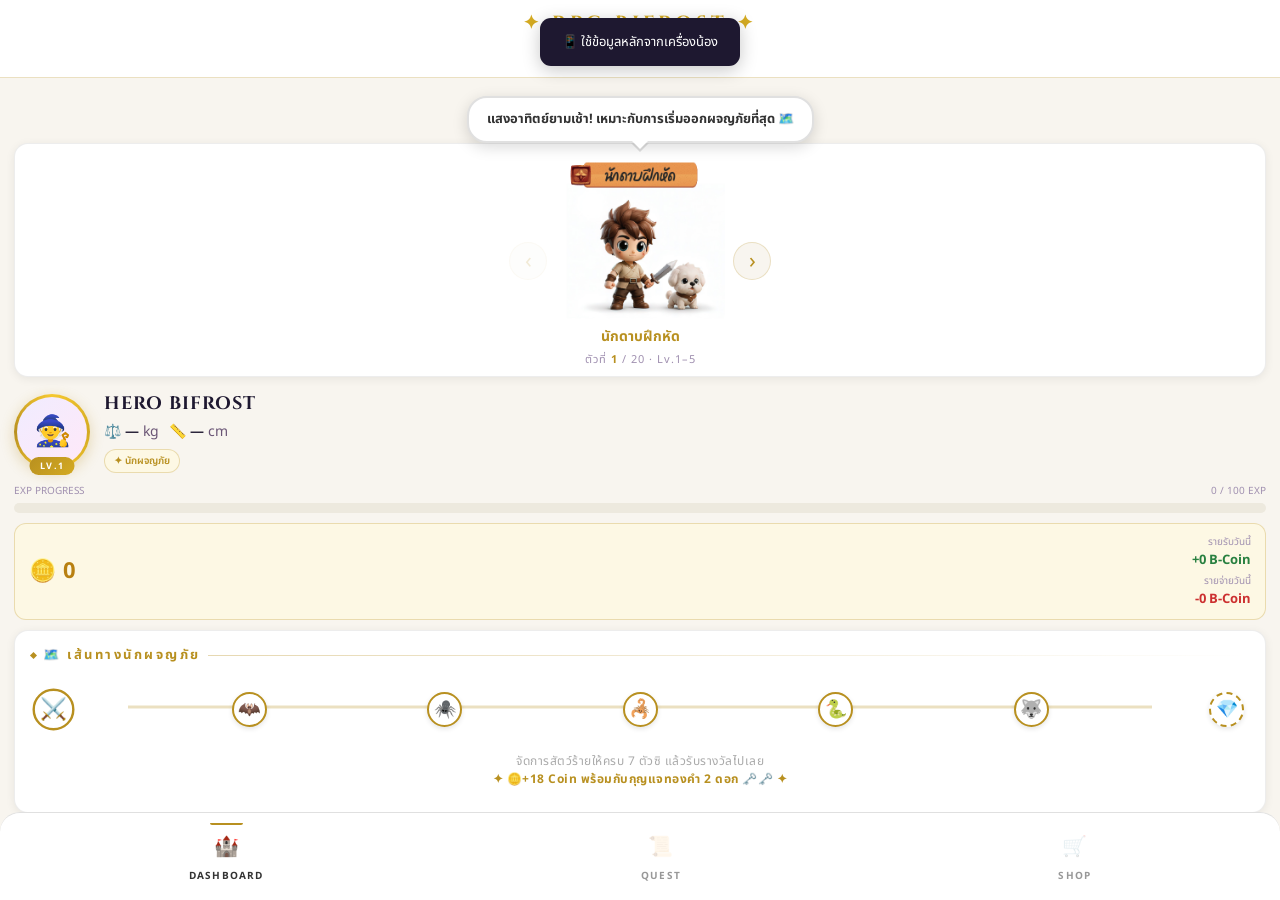
==== commit 0c99e103: "Add files via upload" ====
--- a/RPG-Bifrost/index.html
+++ b/RPG-Bifrost/index.html
@@ -9,9 +9,9 @@
 <meta name="theme-color" content="#1e1e1e">
 <meta name="apple-mobile-web-app-capable" content="yes">
 <meta name="apple-mobile-web-app-status-bar-style" content="black-translucent">
-  <link rel="manifest" href="manifest.json?v=1.1.1">
-<title>RPG BIFROST</title>
-  <link rel="stylesheet" href="style.css?v=1.1.1">
+  <link rel="manifest" href="manifest.json?v=1.1.4">
+<title>RPG BIFROST</title>
+  <link rel="stylesheet" href="style.css?v=1.1.4">
 
 <style>
   
@@ -134,7 +134,7 @@
 <body style="padding-bottom: 80px;">
 
 <div id="dev-tools-bar">
-  <div class="dev-label">🛠️ TEST</div>
+  <div class="dev-label">🛠️ DEV</div>
   <button class="dev-btn dev-btn--quest"  data-dev-action="quickComplete">🎯 จบเควส</button>
   <button class="dev-btn dev-btn--levelup" data-dev-action="levelUp">🔼 อัปเลเวล</button>
   <button class="dev-btn dev-btn--neutral" data-dev-action="addExp">⭐ +50E</button>
@@ -150,9 +150,13 @@
   <span>📡</span><span>ขาดการเชื่อมต่ออินเทอร์เน็ต! (โหมด Read-Only ดูข้อมูลได้อย่างเดียว)</span>
 </div>
 
+<!-- 📡 [v1.1.2] Retry Queue Badge — มุมล่างซ้าย แสดงจำนวนรายการรอส่ง -->
+<div id="retry-queue-badge" class="retry-badge" title="รายการที่ยังไม่ได้ sync ขึ้น Cloud"></div>
+
+
 <div id="intro-overlay" style="position:fixed; top:0; left:0; width:100%; height:100%; z-index:9999999; background:#ffffff; display:flex; flex-direction:column; align-items:center; justify-content:center; transition: opacity 0.8s ease-in-out; pointer-events:none;">
   <div style="font-family: 'Cinzel', serif; font-size: 32px; font-weight: 900; color: #b89020 !important; letter-spacing: 4px; animation: introFadeIn 1.5s ease-out forwards; text-shadow: 0 2px 10px rgba(184,144,32,0.3);">
-    ✦ RPG BIFROST ✦
+    ✦ RPG BIFROST ✦
   </div>
   <div id="app-version" style="position: absolute; bottom: 15px; right: 20px; font-size: 10px; color: #b89020; font-weight: bold; opacity: 0.7; letter-spacing: 1px;">
     </div>
@@ -160,7 +164,7 @@
 
 <div id="app">
   <header class="hdr">
-    <div class="hdr-t" style="cursor:pointer; user-select:none;">✦ RPG BIFROST ✦</div>
+    <div class="hdr-t" style="cursor:pointer; user-select:none;">✦ RPG BIFROST ✦</div>
     <div class="hdr-s">HERO QUEST SYSTEM</div>
     <div id="main-app-version" style="font-size:10px; color:#b89020; opacity:.78; letter-spacing:1px; margin-top:3px; font-weight:700;"></div>
   </header>
@@ -255,18 +259,15 @@
     <div class="pg" id="pg-quest" style="position:relative; padding-bottom: 130px;">
       <div class="submit-ok" id="submit-ok" style="z-index: 100000;">
         <div class="sok-ico">✅</div>
-        <div class="sok-ttl">ส่งภารกิจสำเร็จ!</div>
+        <div class="sok-ttl">ส่งรายงานสำเร็จ!</div>
         <div class="sok-coins" id="sok-coins">+0 B-Coin</div>
         <div class="sok-msg" id="sok-msg">กำลังกลับไปหน้า Dashboard...</div>
         <div style="width:40px;height:4px;background:var(--gbdr);border-radius:4px;overflow:hidden;margin-top:4px"><div id="sok-bar" style="height:100%;width:0%;background:var(--gold)"></div></div>
       </div>
 
       <div class="card">
-        <div class="ct"><span class="d"></span>โซน 1 - Daily Quests</div>
-        <div style="font-size:10px;color:var(--txt3);margin-bottom:9px">ติ๊กครบ 3 ข้อ รับ +6 B-Coin 🪙</div>
-        <div class="qi" id="qi1"><div class="qc" id="qc1"></div><div class="qt">🥗 (กิน) มื้อหลัก 3 มื้อ + นม 3 กล่อง</div><div class="qr">+2 🪙</div></div>
-        <div class="qi" id="qi2"><div class="qc" id="qc2"></div><div class="qt">🏊 (ฝึก) ว่ายน้ำ หรือ กระโดดตบ 50 ครั้ง</div><div class="qr">+2 🪙</div></div>
-        <div class="qi" id="qi3"><div class="qc" id="qc3"></div><div class="qt">🌙 (ทำ) การบ้านจัดกระเป๋า + ล้างจานน้อง + พ่นยา</div><div class="qr">+2 🪙</div></div>
+        <div class="ct"><span class="d"></span>Daily Report</div>
+        <div style="font-size:11px;color:var(--txt3);margin-bottom:9px;line-height:1.6">กรอกน้ำหนักแล้วส่งรายงานวันนี้ รับ +6 B-Coin และเดินเส้นทางนักผจญภัย 1 ก้าว</div>
         <div class="fr" style="margin-top:10px">
           <label class="fl2">🤒 อาการป่วย / บาดเจ็บ (ถ้ามี)</label>
           <select class="fi" id="in-ill">
@@ -275,7 +276,7 @@
             <option value="ไอ/มีน้ำมูก">ไอ / มีน้ำมูก</option>
           </select>
         </div>
-        <div class="qbar" id="qbar">ติ๊ก <b>0</b>/3 ภารกิจ</div>
+        <div class="qbar" id="qbar">กรอกน้ำหนักเพื่อส่งรายงานวันนี้</div>
       </div>
 
       <div class="card">
@@ -324,8 +325,8 @@
       </div>
 
       <div class="brow">
-        <button class="btn" id="btn-draft" style="background:#4a5568; color:#fff; display:none;" onclick="doDraft()">💾 อัปเดตภารกิจ</button>
-        <button class="btn bg" id="btn-submit" style="display:none;">⚔️ ส่งภารกิจ</button>
+        <button class="btn" id="btn-draft" style="background:#4a5568; color:#fff; display:none;" onclick="doDraft()">💾 อัปเดตรายงาน</button>
+        <button class="btn bg" id="btn-submit" style="display:none;">⚔️ ส่งรายงานวันนี้</button>
           <div id="draft-sync-status" class="draft-sync-status">ยังไม่มีข้อมูลร่างที่รอส่ง</div>
       </div>
     </div>
@@ -620,8 +621,8 @@
     </div>
   </div>
 </div>
-<script src="config.js?v=1.1.1"></script>
-<script src="script.js?v=1.1.1"></script>
+<script src="config.js?v=1.1.4"></script>
+<script src="script.js?v=1.1.4"></script>
 <script>
   document.querySelectorAll('.bnav .ni').forEach(el => {
     el.addEventListener('click', function() {
@@ -660,29 +661,36 @@
     <div style="font-size:11px; color:var(--txt2); line-height:1.7; margin-bottom:12px;">แก้เฉพาะช่องที่กรอก ระบบจะ backup ก่อนแก้และบันทึกเหตุผลลง Admin_Audit_Log</div>
     <input class="fi gm-input" id="rp-pin" type="password" inputmode="numeric" maxlength="4" placeholder="PIN ผู้ปกครอง" style="margin-bottom:8px; background:rgba(255,255,255,0.05); color:#fff; border-color:#4fc3f7;">
     <input class="fi gm-input" id="rp-reason" type="text" placeholder="เหตุผล เช่น แก้เหรียญผิดหลังแลก Wallet" style="margin-bottom:12px; background:rgba(255,255,255,0.05); color:#fff; border-color:#4fc3f7;">
-    <div style="display:grid; grid-template-columns:1fr 1fr; gap:8px;">
-      <input class="fi gm-input" id="rp-coins" type="number" placeholder="B-Coin รวม">
-      <input class="fi gm-input" id="rp-today-coins" type="number" placeholder="เหรียญที่ได้วันนี้">
-      <input class="fi gm-input" id="rp-today-spent" type="number" placeholder="เหรียญที่ใช้วันนี้">
-      <input class="fi gm-input" id="rp-lv" type="number" placeholder="Level">
-      <input class="fi gm-input" id="rp-exp" type="number" placeholder="EXP">
-      <input class="fi gm-input" id="rp-keys" type="number" placeholder="กุญแจทอง">
-      <input class="fi gm-input" id="rp-ticket" type="number" placeholder="น้ำยาแสนอร่อย">
-      <input class="fi gm-input" id="rp-food-week" type="number" placeholder="โควต้าน้ำยาสัปดาห์นี้">
-      <input class="fi gm-input" id="rp-step" type="number" min="0" max="6" placeholder="ก้าว Streak 0-6">
-      <input class="fi gm-input" id="rp-w" type="number" step="0.01" placeholder="น้ำหนัก">
-      <input class="fi gm-input" id="rp-h" type="number" step="0.01" placeholder="ส่วนสูง">
-      <input class="fi gm-input" id="rp-fr" type="number" step="0.01" placeholder="ฟรีสไตล์">
-      <input class="fi gm-input" id="rp-bk" type="number" step="0.01" placeholder="กรรเชียง">
-      <input class="fi gm-input" id="rp-fg" type="number" step="0.01" placeholder="กบ">
-      <input class="fi gm-input" id="rp-bt" type="number" step="0.01" placeholder="ผีเสื้อ">
-      <input class="fi gm-input" id="rp-boss-speed" type="number" placeholder="บอสฉลามเป้าหมาย">
-      <input class="fi gm-input" id="rp-boss-height" type="number" placeholder="ฐานส่วนสูงบอส">
-      <input class="fi gm-input" id="rp-boss-weight" type="number" placeholder="ฐานน้ำหนักบอส">
+    <!-- 🛠️ [v1.1.1-ux] เพิ่ม visible label ทุกช่อง — เดิมใช้แค่ placeholder ที่หายเมื่อมีค่า -->
+    <div class="rp-grid">
+      <label class="rp-field"><span class="rp-label">💰 B-Coin รวม</span><input class="fi gm-input" id="rp-coins" type="number" placeholder="ใส่ค่าใหม่"></label>
+      <label class="rp-field"><span class="rp-label">🪙 เหรียญที่ได้วันนี้</span><input class="fi gm-input" id="rp-today-coins" type="number" placeholder="ใส่ค่าใหม่"></label>
+      <label class="rp-field"><span class="rp-label">💸 เหรียญที่ใช้วันนี้</span><input class="fi gm-input" id="rp-today-spent" type="number" placeholder="ใส่ค่าใหม่"></label>
+      <label class="rp-field"><span class="rp-label">⭐ Level</span><input class="fi gm-input" id="rp-lv" type="number" placeholder="ใส่ค่าใหม่"></label>
+      <label class="rp-field"><span class="rp-label">✨ EXP</span><input class="fi gm-input" id="rp-exp" type="number" placeholder="ใส่ค่าใหม่"></label>
+      <label class="rp-field"><span class="rp-label">🗝️ กุญแจทอง</span><input class="fi gm-input" id="rp-keys" type="number" placeholder="ใส่ค่าใหม่"></label>
+      <label class="rp-field"><span class="rp-label">🍜 ตั๋วเชฟ (น้ำยาแสนอร่อย)</span><input class="fi gm-input" id="rp-ticket" type="number" placeholder="ใส่ค่าใหม่"></label>
+      <label class="rp-field"><span class="rp-label">📅 โควต้าน้ำยา (สัปดาห์)</span><input class="fi gm-input" id="rp-food-week" type="number" placeholder="ใส่ค่าใหม่"></label>
+      <label class="rp-field"><span class="rp-label">🗺️ ก้าวเดิน (0-6)</span><input class="fi gm-input" id="rp-step" type="number" min="0" max="6" placeholder="ใส่ค่าใหม่"></label>
+      <label class="rp-field"><span class="rp-label">⚖️ น้ำหนัก (kg)</span><input class="fi gm-input" id="rp-w" type="number" step="0.01" placeholder="ใส่ค่าใหม่"></label>
+      <label class="rp-field"><span class="rp-label">📏 ส่วนสูง (cm)</span><input class="fi gm-input" id="rp-h" type="number" step="0.01" placeholder="ใส่ค่าใหม่"></label>
+      <label class="rp-field"><span class="rp-label">🏊 ฟรีสไตล์ (วิ)</span><input class="fi gm-input" id="rp-fr" type="number" step="0.01" placeholder="ใส่ค่าใหม่"></label>
+      <label class="rp-field"><span class="rp-label">🚣 กรรเชียง (วิ)</span><input class="fi gm-input" id="rp-bk" type="number" step="0.01" placeholder="ใส่ค่าใหม่"></label>
+      <label class="rp-field"><span class="rp-label">🐸 กบ (วิ)</span><input class="fi gm-input" id="rp-fg" type="number" step="0.01" placeholder="ใส่ค่าใหม่"></label>
+      <label class="rp-field"><span class="rp-label">🦋 ผีเสื้อ (วิ)</span><input class="fi gm-input" id="rp-bt" type="number" step="0.01" placeholder="ใส่ค่าใหม่"></label>
+      <label class="rp-field"><span class="rp-label">🦈 บอสฉลามเป้าหมาย (วิ)</span><input class="fi gm-input" id="rp-boss-speed" type="number" placeholder="ใส่ค่าใหม่"></label>
+      <label class="rp-field"><span class="rp-label">🦒 ฐานส่วนสูงบอส (cm)</span><input class="fi gm-input" id="rp-boss-height" type="number" placeholder="ใส่ค่าใหม่"></label>
+      <label class="rp-field"><span class="rp-label">💪 ฐานน้ำหนักบอส (kg)</span><input class="fi gm-input" id="rp-boss-weight" type="number" placeholder="ใส่ค่าใหม่"></label>
     </div>
     <textarea class="fi gm-input" id="rp-log" rows="5" placeholder="Daily Adventure Log วันนี้ บรรทัดละ 1 รายการ" style="margin-top:10px; resize:vertical; background:rgba(255,255,255,0.05); color:#fff; border-color:#4fc3f7;"></textarea>
       <textarea class="fi gm-input" id="rp-gacha-log" rows="4" placeholder="Log กล่องสมบัติวันนี้ บรรทัดละ 1 รายการ" style="margin-top:10px; resize:vertical; background:rgba(255,255,255,0.05); color:#fff; border-color:#9c27b0;"></textarea>
-    <div class="brow" style="display:flex; gap:8px; margin-top:14px;">
+    <!-- 💾 [v1.1.2] Backup / Restore -->
+    <div class="brow" style="display:grid; grid-template-columns:1fr 1fr; gap:6px; margin-top:14px;">
+      <button class="btn" id="btn-export-backup" type="button" style="background:#26a69a; color:#fff; padding:11px; font-size:12px;">💾 Export Backup</button>
+      <button class="btn" id="btn-import-backup" type="button" style="background:#7e57c2; color:#fff; padding:11px; font-size:12px;">📥 Import Backup</button>
+    </div>
+    <input type="file" id="import-backup-file" accept="application/json" style="display:none;">
+    <div class="brow" style="display:flex; gap:8px; margin-top:8px;">
       <button class="btn" id="btn-repair-submit" style="flex:1; background:#4fc3f7; color:#05131d; padding:13px;">บันทึกซ่อมข้อมูล</button>
       <button class="btn" id="btn-repair-close" style="flex:1; background:#333; color:#fff; border:1px solid #555; padding:13px;">ปิด</button>
     </div>
--- a/RPG-Bifrost/style.css
+++ b/RPG-Bifrost/style.css
@@ -199,8 +199,10 @@
 .cfm-m{font-size:12px;color:var(--txt2);line-height:1.7;margin-bottom:16px;white-space:pre-line}
 .cfm-r{display:grid;grid-template-columns:1fr 1fr;gap:9px}
 /* TOAST */
-.toast{position:fixed;top:18px;left:50%;transform:translateX(-50%) translateY(-90px);background:var(--txt);border-radius:11px;padding:11px 18px;color:#fff;font-size:13px;z-index:500;transition:transform .38s cubic-bezier(.34,1.56,.64,1);max-width:300px;text-align:center;box-shadow:0 4px 18px rgba(0,0,0,.22);white-space:pre-line}
+/* 📱 [v1.1.2] toast — dismissible (tap to close) + larger touch padding บน mobile */
+.toast{position:fixed;top:18px;left:50%;transform:translateX(-50%) translateY(-90px);background:var(--txt);border-radius:11px;padding:14px 22px;color:#fff;font-size:13px;z-index:500;transition:transform .38s cubic-bezier(.34,1.56,.64,1);max-width:340px;text-align:center;box-shadow:0 4px 18px rgba(0,0,0,.22);white-space:pre-line;cursor:pointer;-webkit-tap-highlight-color:transparent}
 .toast.on{transform:translateX(-50%) translateY(0)}
+.toast:active{transform:translateX(-50%) translateY(-3px) scale(0.98)}
 /* B-CARD */
 #bc-screen{position:fixed;inset:0;z-index:600;background:linear-gradient(160deg,#5a3200,#9a6800 30%,#c8920a 55%,#9a6800 80%,#5a3200);display:none;flex-direction:column;align-items:center;justify-content:center;padding:24px}
 .bc-close{position:fixed;top:16px;right:16px;width:48px;height:48px;border-radius:50%;background:var(--red);color:#fff;border:3px solid rgba(255,255,255,.9);font-size:22px;cursor:pointer;font-weight:700;z-index:10;box-shadow:0 4px 16px rgba(0,0,0,.45);display:flex;align-items:center;justify-content:center}
@@ -627,6 +629,70 @@
 .draft-sync-status.warn { border-color: rgba(245,158,11,.55); color: #92400e; background: rgba(254,243,199,.92); }
 
 /* ═══════════════════════════════════════
+   📡 [v1.1.2] Retry Queue Badge — บอก user ว่ามี item รอ sync
+   ═══════════════════════════════════════ */
+.retry-badge {
+  display: none;
+  position: fixed;
+  bottom: 90px;            /* เหนือ bottom nav */
+  left: 12px;
+  background: rgba(245,158,11,0.95);
+  color: #1f2937;
+  font-size: 11px;
+  font-weight: 700;
+  padding: 6px 10px;
+  border-radius: 16px;
+  box-shadow: 0 4px 12px rgba(0,0,0,0.3);
+  z-index: 999998;
+  letter-spacing: 0.3px;
+  animation: retryPulse 2s ease-in-out infinite;
+  pointer-events: none; /* ไม่ block คลิก */
+}
+.retry-badge.on { display: block; }
+@keyframes retryPulse {
+  0%, 100% { transform: scale(1); }
+  50% { transform: scale(1.05); }
+}
+
+/* ═══════════════════════════════════════
+   🛠️ [v1.1.1-ux] GM Repair Center — labeled fields
+   ก่อน: input มีแต่ placeholder ที่หายเมื่อมีค่า — แก้ไขแล้วงงว่าช่องไหนของอะไร
+   ใหม่: <label> ครอบ <span class="rp-label">+<input> เห็นชื่อช่องตลอดเวลา
+   ═══════════════════════════════════════ */
+.rp-grid {
+  display: grid;
+  grid-template-columns: 1fr 1fr;
+  gap: 10px 8px;
+}
+.rp-field {
+  display: flex;
+  flex-direction: column;
+  gap: 3px;
+  cursor: text; /* คลิก label = focus input */
+}
+.rp-field .rp-label {
+  font-size: 10.5px;
+  font-weight: 700;
+  color: #4fc3f7;
+  letter-spacing: 0.3px;
+  line-height: 1.2;
+  padding: 0 2px;
+  /* ตัดข้อความที่ยาวเกินด้วย ellipsis */
+  white-space: nowrap;
+  overflow: hidden;
+  text-overflow: ellipsis;
+}
+.rp-field .gm-input {
+  margin: 0; /* override default fi margin ถ้ามี */
+  /* 📱 [v1.1.2] bump touch target — apple HIG ≥44px, material ≥48px */
+  min-height: 44px;
+  font-size: 14px;
+}
+@media (max-width: 360px) {
+  .rp-grid { grid-template-columns: 1fr; }
+}
+
+/* ═══════════════════════════════════════
    🛠️ [v1.1.1] DEV Tools Bar — refactored from inline styles
    เดิม: style="..." inline ทำให้ HTML ใหญ่และ override ยาก
    ใหม่: class-based พร้อม BEM-like modifiers
